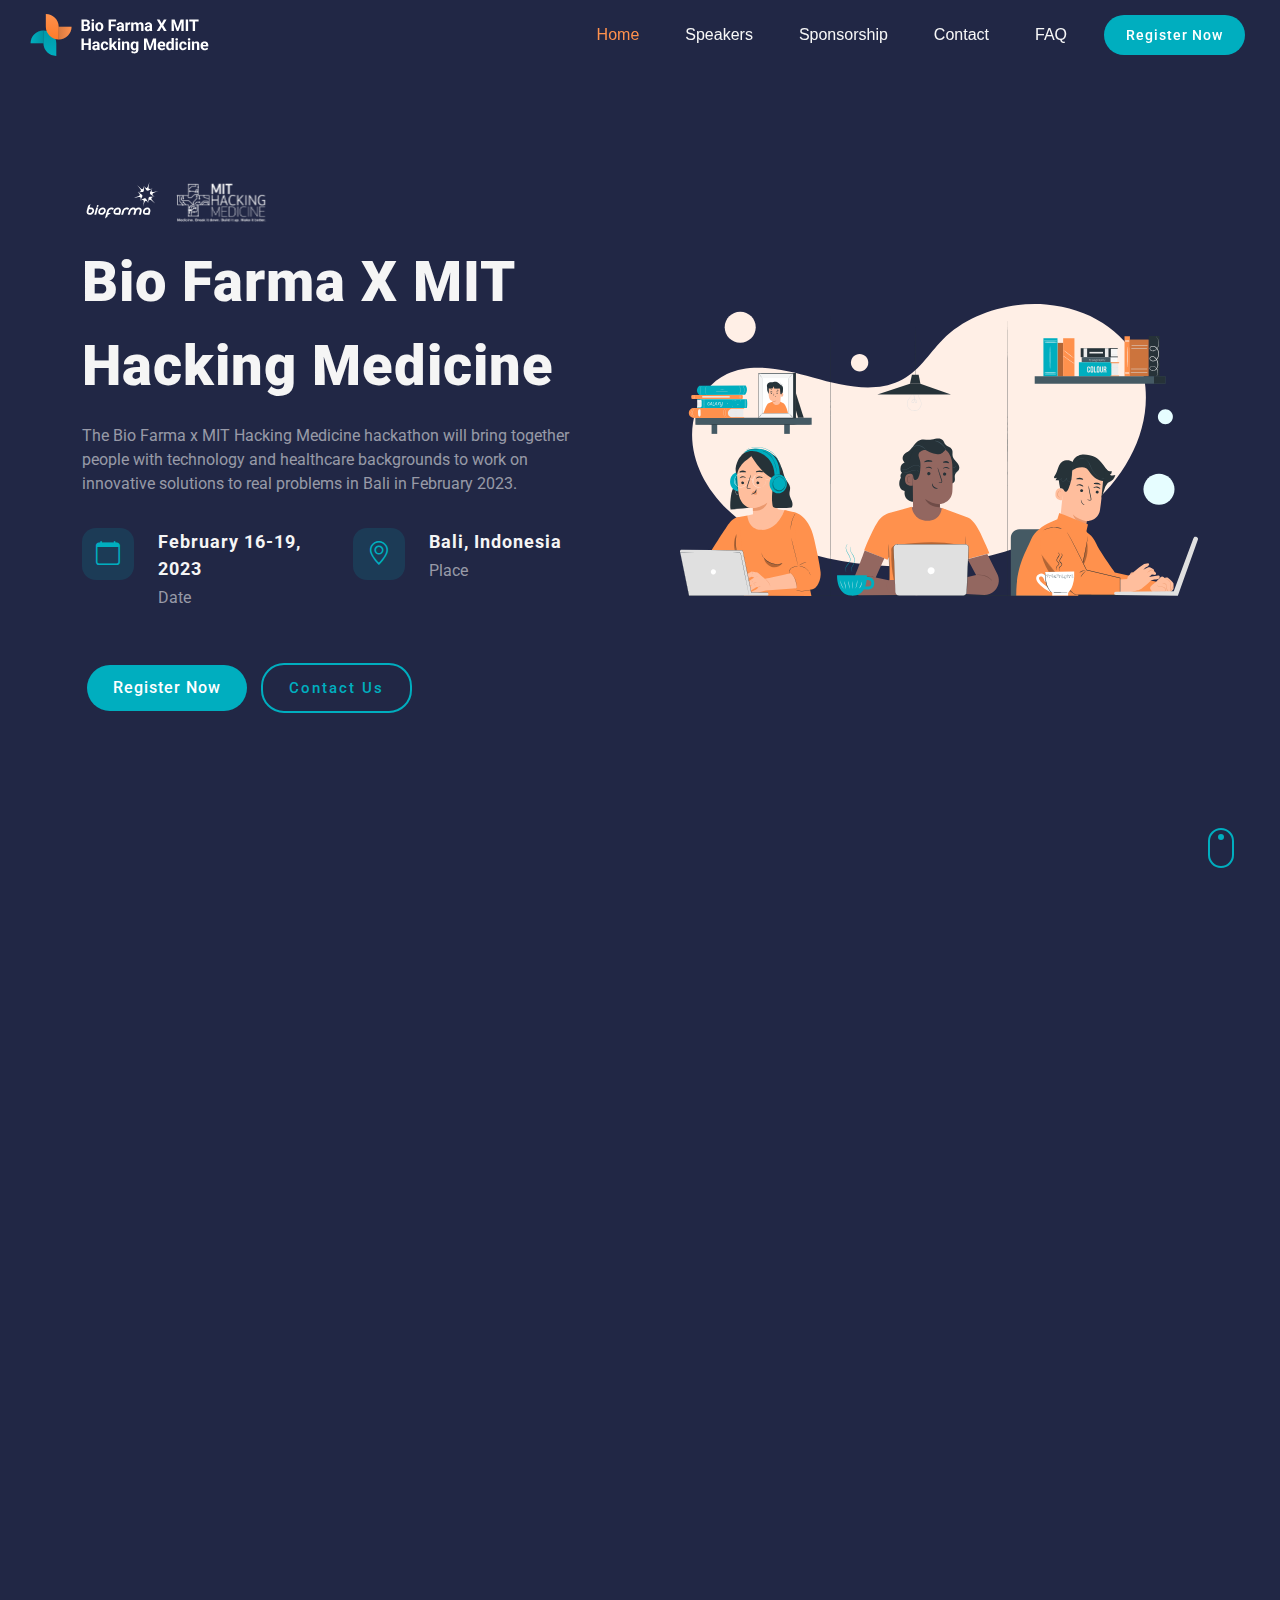
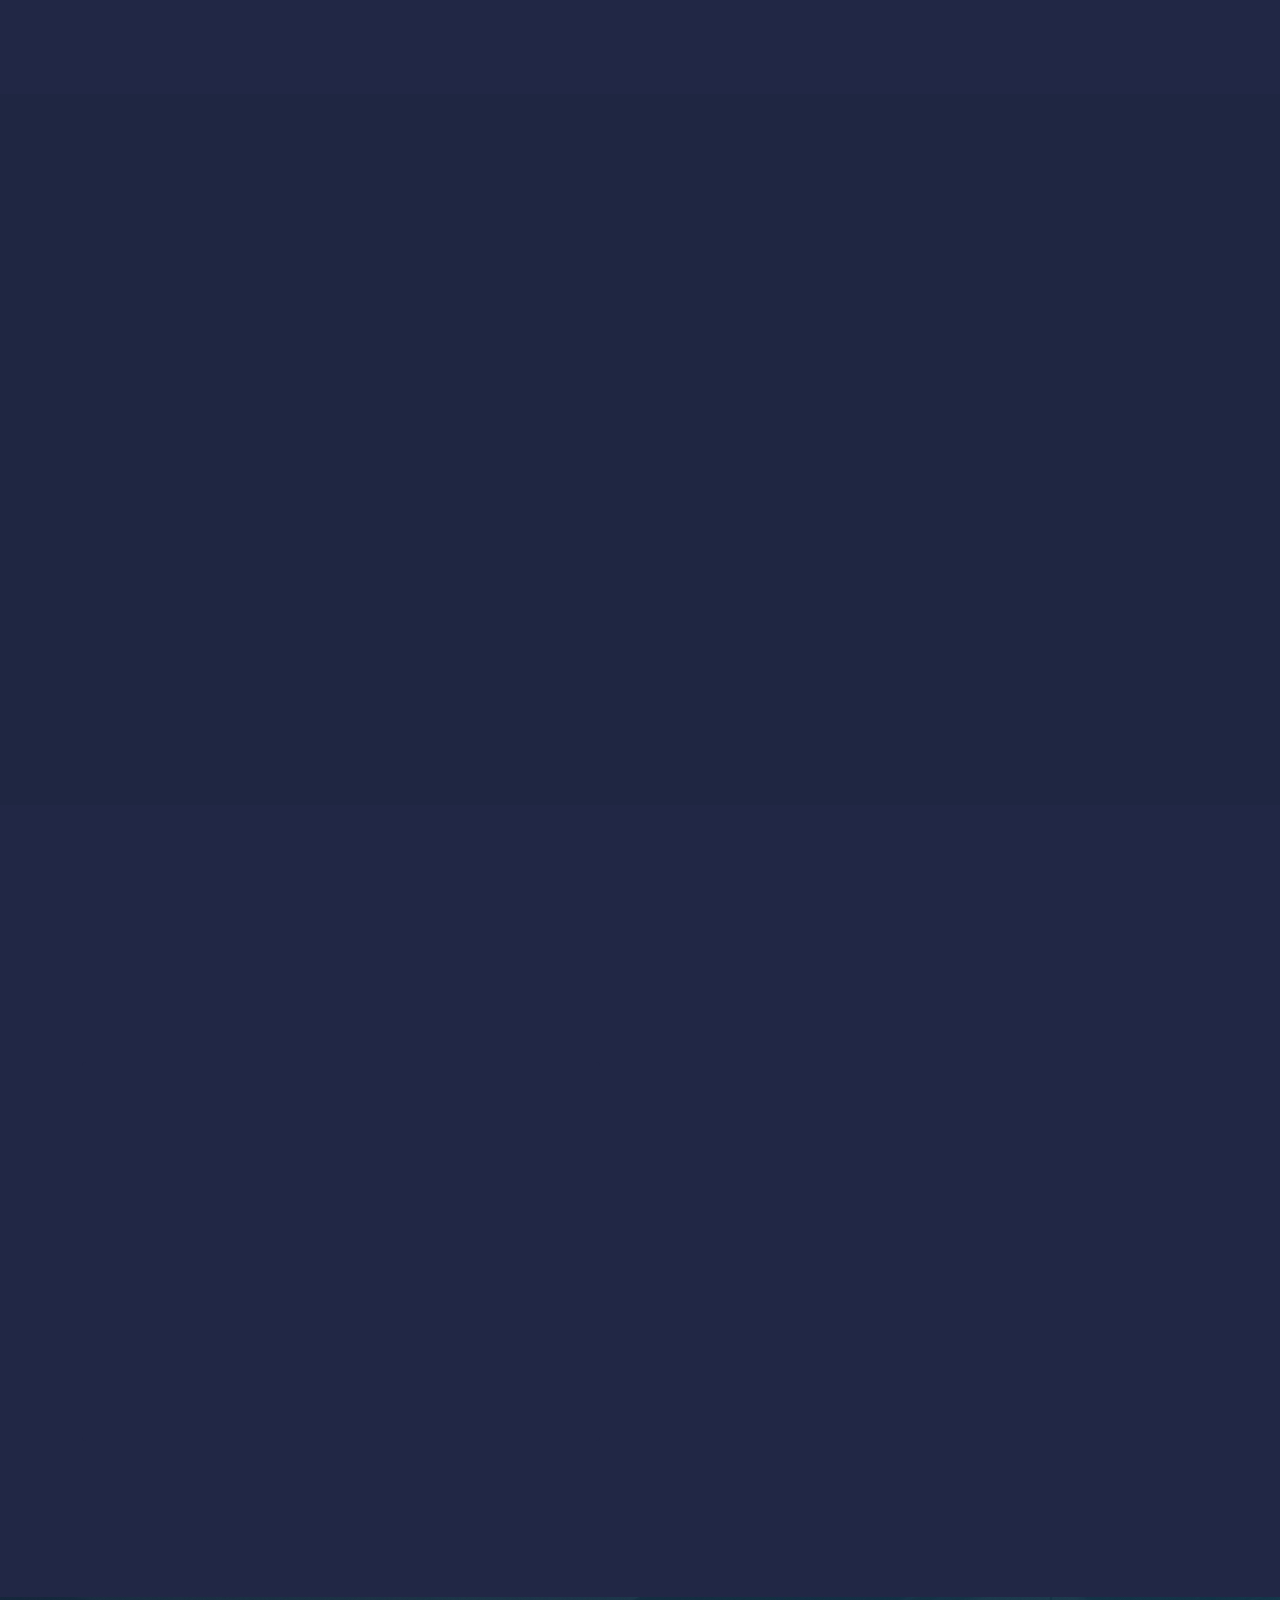
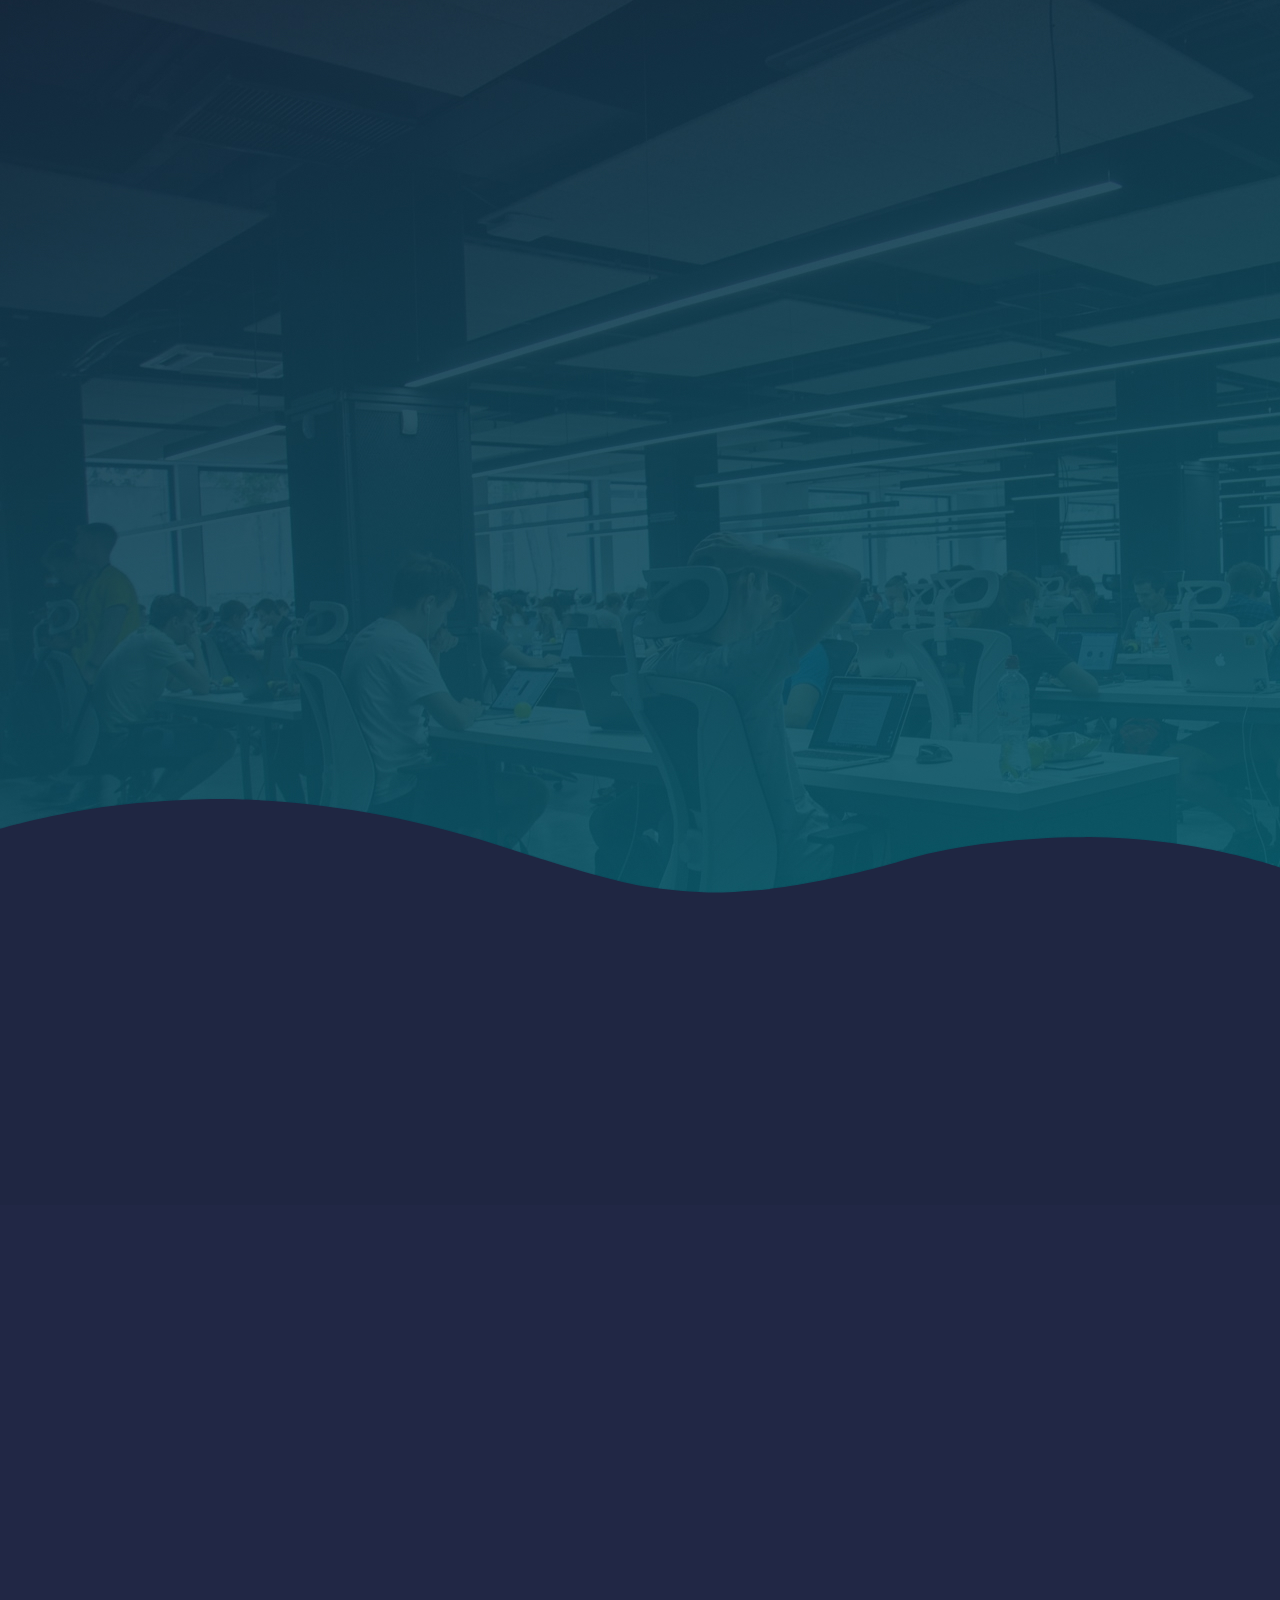
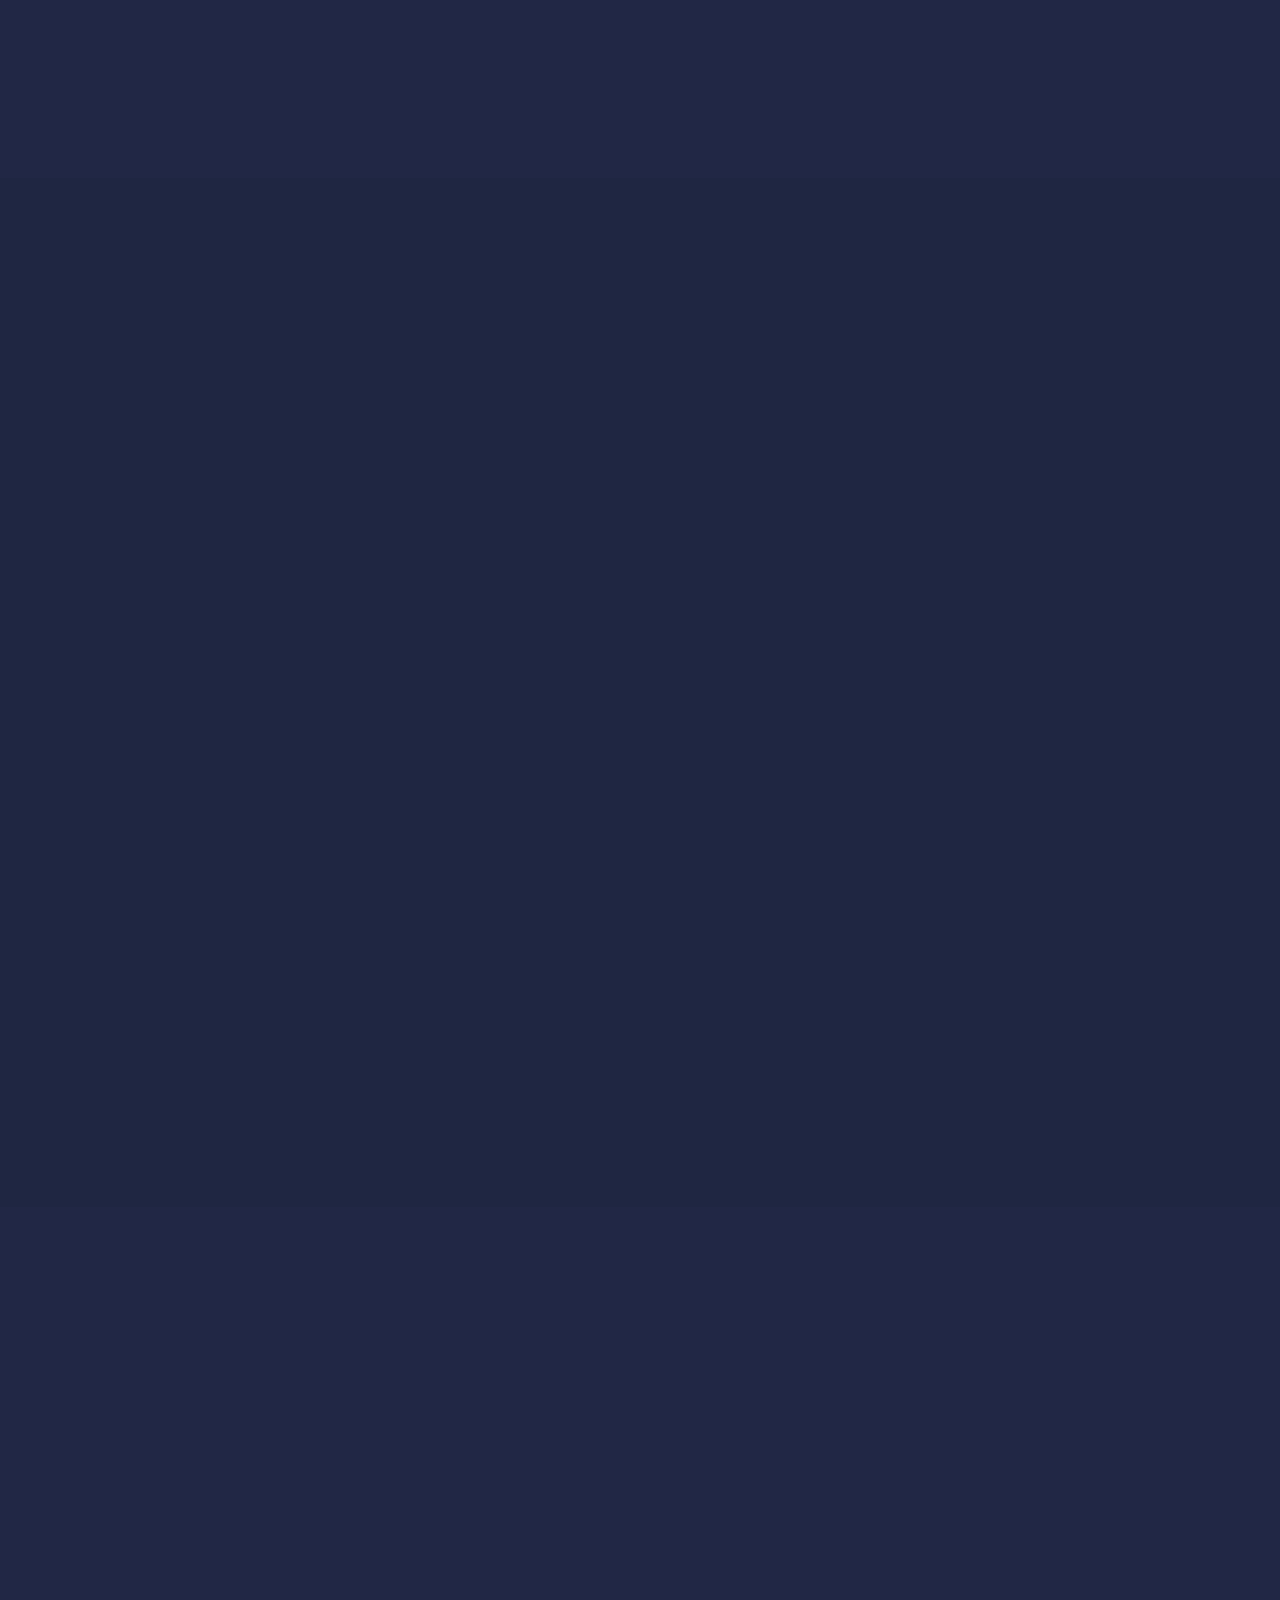
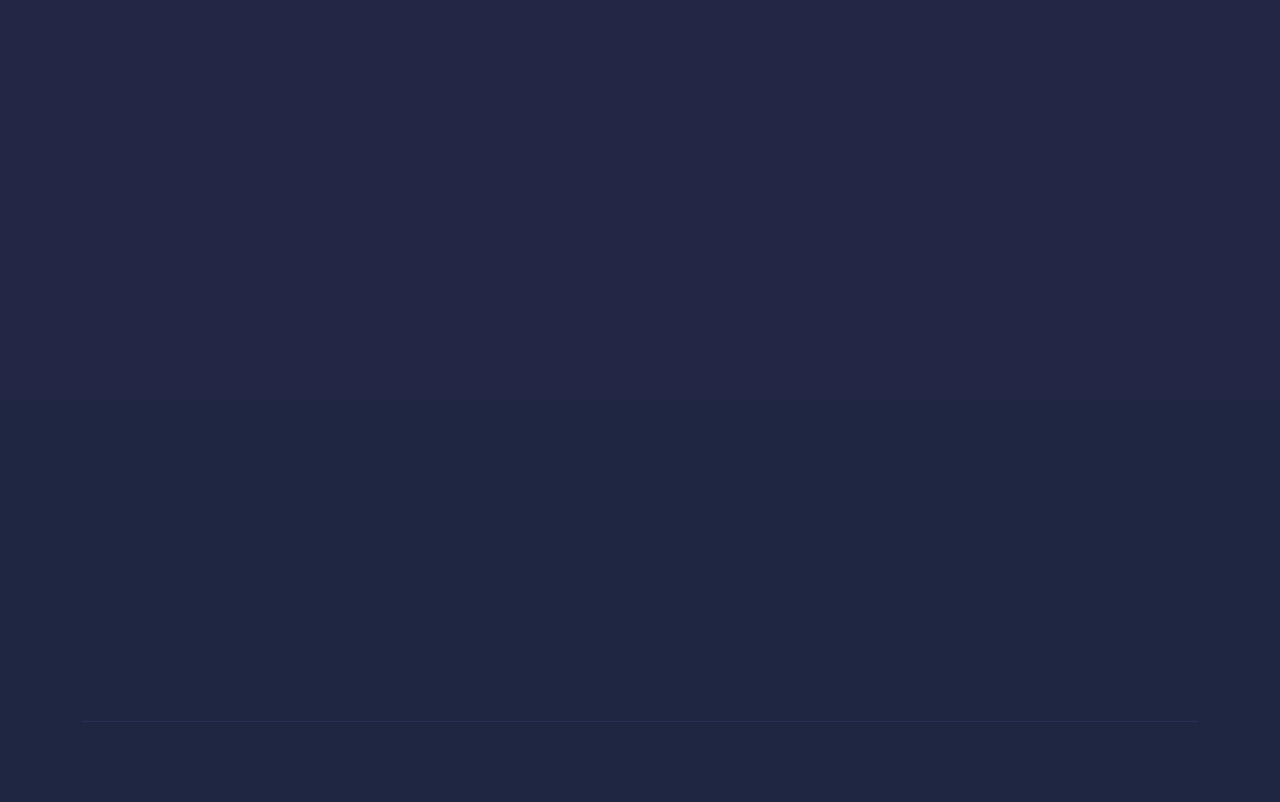
==== index.html @ 93b56e73 "update logo partner gcloud" ====
<!DOCTYPE html>
<html dir="ltr" lang="en-US">
<head>

	<meta name="viewport" content="width=device-width, initial-scale=1.0, maximum-scale=1.0, user-scalable=no" />
	<meta http-equiv="content-type" content="text/html; charset=utf-8" />
	<meta name="author" content="SemiColonWeb" />

	<!-- Stylesheets
	============================================= -->
	<link href="https://fonts.googleapis.com/css?family=Source+Sans+Pro:300,400,600,700|Roboto:300,400,500,700|IBM+Plex+Serif:300,400,500,600&display=swap" rel="stylesheet" type="text/css" />
	<!-- <link href="http://fonts.cdnfonts.com/css/open-sans" rel="stylesheet" type="text/css"> -->
                
	<link rel="stylesheet" href="css/bootstrap.css" type="text/css" />
	<link rel="stylesheet" href="style.css" type="text/css" />

	<!-- One Page Module Specific Stylesheet -->
	<link rel="stylesheet" href="one-page/onepage.css" type="text/css" />
	<!-- / -->

	<link rel="stylesheet" href="https://cdn.jsdelivr.net/npm/bootstrap-icons@1.8.1/font/bootstrap-icons.css">
	<link rel="stylesheet" href="https://cdnjs.cloudflare.com/ajax/libs/font-awesome/6.1.1/css/all.min.css" integrity="sha512-KfkfwYDsLkIlwQp6LFnl8zNdLGxu9YAA1QvwINks4PhcElQSvqcyVLLD9aMhXd13uQjoXtEKNosOWaZqXgel0g==" crossorigin="anonymous" referrerpolicy="no-referrer" />
	<link rel="stylesheet" href="css/dark.css" type="text/css" />
	<link rel="stylesheet" href="css/font-icons.css" type="text/css" />
	<link rel="stylesheet" href="one-page/css/et-line.css" type="text/css" />
	<link rel="stylesheet" href="css/animate.css" type="text/css" />
	<link rel="stylesheet" href="css/magnific-popup.css" type="text/css" />

	<link rel="stylesheet" href="one-page/css/fonts.css" type="text/css" />

	<link rel="stylesheet" href="css/custom.css" type="text/css" />
	<meta name="viewport" content="width=device-width, initial-scale=1" />

	<!-- Document Title
	============================================= -->
	<title>Bio Farma X MIT Hacking Medicine</title>

	<link rel="icon" type="image/png" sizes="32x32" href="assets/favicon/favicon-32x32.png">
  	<link rel="icon" type="image/png" sizes="16x16" href="assets/favicon/favicon-16x16.png">

	<style>
		.font-secondary { font-family: 'IBM Plex Serif', serif !important; }
		.bgchanger { background-color: #EEE; }

		#oc-watch .owl-item,
		#oc-watch .owl-item img {
			width: auto;
			height: auto;
			margin: 0 auto;
		}

		#oc-watch.owl-carousel .owl-stage {
			display: flex;
			align-items: center;
			justify-content: center;
		}

		#oc-watch .owl-dots { bottom: 20px; }

		#oc-watch .owl-dots { counter-reset: dots; }

		#oc-watch.owl-carousel .owl-dots .owl-dot {
			margin: 0 4px;
			width: auto;
			height: auto;
			opacity: .3 !important;
			border: none;
			background-color: transparent !important;
			font-family: 'IBM Plex Serif', serif;
		}

		#oc-watch .owl-dot:after {
			content: "";
			position: absolute;
			background: #111;
			height: 2px;
			width: 0;
			top: 50%;
			margin: -1px 4px 0;
			transition: all .3s ease;
		}

		#oc-watch.owl-carousel .owl-dots .owl-dot.active {
			margin-right: 34px;
			opacity: 1 !important;
		}

		#oc-watch .owl-dot.active:after { width: 26px; }

		#oc-watch .owl-dot:before {
			counter-increment: dots;
			content: counter(dots, decimal-leading-zero);
		}

		#slider {
			-webkit-transition: background-color .4s ease;
			-o-transition: background-color .4s ease;
			transition: background-color .4s ease;
		}

		@-webkit-keyframes mouse-scroll {
			0% { top: 10%; opacity: 1; }
			100% { top: 30%; opacity: 0; }
		}
		@keyframes mouse-scroll {
			0% { top: 10%; opacity: 1; }
			100% { top: 30%; opacity: 0; }
		}

		@-webkit-keyframes scroll-mouse {
		    from { transform: translateY(-7px); }
		    to { transform: translateY(0); }
		}
		@keyframes scroll-mouse {
		    from { transform: translateY(-7px); }
		    to { transform: translateY(0); }
		}
		.scroll-inner {
			position: relative;
			width: 26px;
			height: 40px;
			border-radius: 18px;
			border: 2px solid #555;
			-webkit-animation: scroll-mouse 1s infinite;
			animation: scroll-mouse 1s infinite;
		}

		.scroll-wheel {
			position: absolute;
			top: 10%;
			left: 50%;
			width: 6px;
			height: 6px;
			border-radius: 50%;
			transform: translateX(-50%);
			background-color: #555;
			-webkit-animation: mouse-scroll 1s infinite;
			-moz-animation: mouse-scroll 1s infinite;
			-o-animation: mouse-scroll 1s infinite;
			animation: mouse-scroll 1s infinite;
		}

		.one-page-arrow {
			bottom: 40px;
			right: 40px;
			left: auto;
		}

	</style>

</head>

<body class="stretched side-push-panel">

	<div class="body-overlay"></div>

	<!-- Document Wrapper
	============================================= -->
	<div id="wrapper" class="clearfix">

		<!-- Header
		============================================= -->
		<header id="header" class="full-header dark border-full-header header-size-custom bg-dark" data-sticky-shrink="false" data-mobile-sticky="true">
			<div id="header-wrap">
				<div class="container">
					<div class="header-row">

						<!-- Logo
						============================================= -->
						<div id="logo">
							<a href="index.html" class="standard-logo" data-dark-logo="assets/logo/logo-mit-light.svg"><img src="assets/logo/logo-mit-light.svg" alt="Canvas Logo"></a>
							<a href="index.html" class="retina-logo" data-dark-logo="assets/logo/logo-mit-light.svg"><img src="assets/logo/logo-mit-light.svg" alt="Canvas Logo"></a>
						</div><!-- #logo end -->

						<div class="header-misc d-none d-sm-block">
							<a href="register.html">
								<button class="button button-circle fw-medium ms-0"> Register Now </button>
							</a>
						</div>

						<div id="primary-menu-trigger">
							<svg class="svg-trigger" viewBox="0 0 100 100"><path d="m 30,33 h 40 c 3.722839,0 7.5,3.126468 7.5,8.578427 0,5.451959 -2.727029,8.421573 -7.5,8.421573 h -20"></path><path d="m 30,50 h 40"></path><path d="m 70,67 h -40 c 0,0 -7.5,-0.802118 -7.5,-8.365747 0,-7.563629 7.5,-8.634253 7.5,-8.634253 h 20"></path></svg>
						</div>

						<!-- Primary Navigation
						============================================= -->
						<nav class="primary-menu">

							<ul class="one-page-menu menu-container" data-easing="easeInOutExpo" data-speed="1250" data-offset="70">
								<li class="menu-item current">
									<a href="#" class="menu-link"><div>Home</div></a>
								</li>
								<li class="menu-item d-none">
									<a href="event.html" class="menu-link"><div>Event</div></a>
								</li>
								<li class="menu-item">
									<a href="#" class="menu-link"><div>Speakers</div></a>
									<ul class="sub-menu-container">
										<li class="menu-item">
											<a class="menu-link" href="speaker.html"><div>Conference Speakers</div></a>
										</li>
										<li class="menu-item">
											<a class="menu-link" href="judges.html"><div>Judges</div></a>
										</li>
										<li class="menu-item">
											<a class="menu-link" href="mentor.html"><div>Mentors</div></a>
										</li>
									</ul>
								</li>
								<li class="menu-item">
									<a href="sponsor.html" class="menu-link"><div>Sponsorship</div></a>
								</li>
								<li class="menu-item">
									<a href="contact.html" class="menu-link" ><div>Contact</div></a>
								</li>
								<li class="menu-item">
									<a href="faq.html" class="menu-link" ><div>FAQ</div></a>
								</li>
								<li class="menu-item d-block d-sm-none">
									<a href="register.html">
										<button class="button button-circle fw-medium ms-0"> Register Now </button>
									</a>
								</li>
							</ul>

						</nav><!-- #primary-menu end -->

					</div>
				</div>
			</div>
			<div class="header-wrap-clone"></div>
		</header><!-- #header end -->

		<!-- Slider
		============================================= -->
		<section id="slider" class="slider-element min-vh-100 bgchanger include-header bg-dark hero">
			<div class="slider-inner">

				<div class="vertical-middle slider-element-fade">
					<div class="container text-start py-5">
						<div class="row align-items-center gx-6 gy-6">
							<div class="col-lg-6 text-md-start">
								<div class="logo mb-3">
									<img data-animate="fadeInUp" data-delay="10" class="me-2" src="assets/logo/biofarma-white.svg" alt="Image">
									<img data-animate="fadeInUp" data-delay="20" src="assets/logo/mit.svg" alt="Image">
								</div>
								<div class="emphasis-title bottommargin-sm">
									<h1 class="fw-900 mb-3" data-animate="fadeInUp" data-delay="30">
										Bio Farma X MIT
										Hacking Medicine
									</h1>
									<p class="opmargin-sm mb-0 fc-muted" data-animate="fadeInUp" data-delay="40">
										The Bio Farma x MIT Hacking Medicine hackathon will bring together people with technology and healthcare backgrounds to work on innovative solutions to real problems in Bali in February 2023.
									</p>
									<!-- <p data-animate="fadeInUp" data-delay="20" class="topmargin-sm mb-0 fc-muted">A solution to an existing problem that is developed by intense innovative teamwork in a short amount of time.</p> -->
								</div>
								<div class="mb-5">
									
									<div class="row gy-4">
										<div class="col-xl-6" data-animate="fadeInUp" data-delay="50">
											<div class="d-flex">
												<div class="me-4 fc-primary">
													<div class="rounded-icon d-flex rounded-14 align-items-center justify-content-center">
														<i class="bi bi-calendar"></i>
													</div>
												</div>
												
												<div>
													<h4 class="mb-1 fw-bold">February 16-19, 2023</h4>
													<span class="fc-muted">Date</span>
												</div>
											</div>
										</div>
										<div class="col-xl-6" data-animate="fadeInUp" data-delay="60">
											<div class="d-flex">
												<div class="me-4 fc-primary">
													<div class="rounded-icon d-flex rounded-14 align-items-center justify-content-center">
														<i class="bi bi-geo-alt"></i>
													</div>
												</div>
												
												<div>
													<h4 class="mb-1 fw-bold">Bali, Indonesia</h4>
													<span class="fc-muted">Place</span>
												</div>
											</div>
										</div>
									</div>
								</div>
								<a href="register.html">
									<button data-animate="fadeInUp" data-delay="70" class="button button-large button-circle fw-medium">Register Now</button>
								</a>
								<a href="#" data-scrollto="#section-about" data-easing="easeInOutExpo" data-speed="1250" data-offset="70">
									<button data-animate="fadeInUp" data-delay="80" class="button button-large button-border button-circle fw-medium">Contact Us</button>
								</a>
								<!-- <a data-animate="fadeInUp" data-delay="50" href="#" class="button button-circle button-large fw-medium ms-2" data-scrollto="#section-works" data-easing="easeInOutExpo" data-speed="1250" data-offset="70">Register Now</a>
								<a data-scrollto="#section-about" data-animate="fadeInUp" data-delay="50" href="#" class="button button-circle button-border button-large fw-medium ms-0" data-scrollto="#section-works" data-easing="easeInOutExpo" data-speed="1250" data-offset="70">Learn More</a> -->
							</div>

							<div data-animate="fadeInUp" data-delay="10" class="col-lg-6 text-center">
								<img src="assets/images/header.svg" alt="Header">
							</div>
						</div>
					</div>
				</div>

				<a href="#" data-scrollto="#section-about" data-easing="easeInOutExpo" data-speed="1250" data-offset="70" class="one-page-arrow d-none d-md-block">
					<div class="scroll-inner">
				    	<div class="scroll-wheel"></div>
				  </div>
				</a>

			</div>
		</section><!-- #slider end -->

		<!-- Content
		============================================= -->
		<section id="content">
			<div class="content-wrap py-0">

				<div id="section-about" class="page-section about bg-dark pt-6">

					<div class="container clearfix">
						<h5 class="text-uppercase ls4 fw-normal mb-3 fc-secondary text-center" data-animate="fadeInUp" data-delay="10">About</h5>
						<div class="row gx-6 gy-5">
							<div class="col-lg-6">
								<h2 class="text-capitalize fw-bold font-body" data-animate="fadeInUp" data-delay="20">Bio Farma, The Pharmaceutical BUMN Holding</h2>
								<p data-animate="fadeInUp" data-delay="30" class="fc-muted">
									The Pharmaceutical BUMN Holding was formed on January 31, 2020, consisting of PT Bio Farma (Persero), PT Kimia Farma Tbk, and PT Indofarma Tbk. PT INUKI joined the holding company in 2021. The members of the Pharmaceutical BUMN Holding have different business focuses: PT Bio Farma (Persero) focuses on the life science business, PT Kimia Farma Tbk focuses on the drug business, PT Indofarma Tbk focuses on the herbal and medical device business, and PT INUKI operates in the nuclear technology industry. The purpose of establishing the Pharmaceutical SOE Holding is to strengthen the independence of the national pharmaceutical industry, increase product availability, and create joint innovations in the supply of pharmaceutical products.
								</p>
							</div>

							<div class="col-lg-6">
								<h2 class="text-capitalize fw-bold font-body" data-animate="fadeInUp" data-delay="40">MIT Hacking Medicine</h2>
								<p data-animate="fadeInUp" data-delay="50" class="fc-muted">
									MIT Hacking Medicine has facilitated events in nearly a dozen countries and multiple U.S. states. It aims to energize the healthcare community and accelerate medical innovation.
								</p>
								<p data-animate="fadeInUp" data-delay="60" class="fc-muted">
									MIT Hacking Medicine routinely collaborates with prominent organizations and corporations, such as The Kauffman Foundation, Massachusetts General Hospital, Emergency Nurses Association, Pfizer, Microsoft, Samsung, GE, Merck, and AthenaHealth. The group has also been featured in outlets such as SXSW, The Wall Street Journal, Slate, and Wired.
								</p>
							</div>
						</div>
						<!-- <div data-animate="fadeInUp" data-delay="70" class="center">
							<a href="#" data-scrollto="#section-event" data-easing="easeInOutExpo" data-speed="1250" data-offset="70" class="fc-primary fw-medium jump d-block d-lg-inline-block">Jump to Event<i class="bi bi-arrow-down ms-1"></i></a>
						</div> -->
						
					</div>

				</div>

				<div id="section-event" class="page-section journey pt-6 bg-dark-2">

					<h5 class="text-uppercase ls4 fw-normal mb-3 fc-secondary text-center" data-animate="fadeInUp" data-delay="10">Journey</h5>

					<h2 class="center mb-3 text-capitalize fw-bold font-body" data-animate="fadeInUp" data-delay="20">Hackathon Journey</h2>

					<div class="row mt-6 gy-lg-0 gy-4">
						<div class="col-12 col-sm-4 col-lg">
							<div class="card-journey p-4 center" data-animate="fadeInUp" data-delay="30">
								<div class="square-icon fw-bold">
									1
								</div>
								<div class="icon my-4">
									<img src="assets/images/carbon_events-alt.svg" alt="">
								</div>
								<h4 class="my-3">Collaborate and generate ideas with other participants</h4>
							</div>
						</div>
						<div class="col-12 col-sm-4 col-lg">
							<div class="card-journey p-4 center" data-animate="fadeInUp" data-delay="40">
								<div class="square-icon fw-bold">
									2
								</div>
								<div class="icon my-4">
									<img src="assets/images/carbon_idea.svg" alt="">
								</div>
								<h4 class="my-3">Hack the problem and shape the solution
								</h4>
							</div>
						</div>
						<div class="col-12 col-sm-4 col-lg">
							<div class="card-journey p-4 center" data-animate="fadeInUp" data-delay="50">
								<div class="square-icon fw-bold">
									3
								</div>
								<div class="icon my-4">
									<img src="assets/images/carbon_collaborate.svg" alt="">
								</div>
								<h4 class="my-3">Receive feedback from mentors
								</h4>
							</div>
						</div>
						<div class="col-12 col-sm">
							<div class="card-journey p-4 center" data-animate="fadeInUp" data-delay="60">
								<div class="square-icon fw-bold">
									4
								</div>
								<div class="icon my-4">
									<img src="assets/images/carbon_group-presentation.svg" alt="">
								</div>
								<h4 class="my-3">Present your solution to the judging panel
								</h4>
							</div>
						</div>
						<div class="col-12 col-sm">
							<div class="card-journey p-4 center" data-animate="fadeInUp" data-delay="70">
								<div class="square-icon fw-bold">
									5
								</div>
								<div class="icon my-4">
									<img src="assets/images/carbon_trophy.svg" alt="">
								</div>
								<h4 class="my-3">Announcement of the winners and runners-up</h4>
							</div>
						</div>
					</div>

				</div>

				<div id="section-timeline" class="page-section timeline bg-dark pt-6">
					<div class="container clearfix">

						<h5 class="text-uppercase ls4 fw-normal mb-3 fc-secondary text-center" data-animate="fadeInUp" data-delay="10">Agenda</h5>

						<h2 class="center mb-3 text-capitalize fw-bold font-body" data-animate="fadeInUp" data-delay="20">Hackathon Agenda</h2>

						<!-- Desktop -->
						<div class="d-none d-md-block">
							<div id="side-navigation" class="row mt-6 gx-6" data-plugin="tabs">

								<div class="col-md-6 sticky-sidebar-wrap">
									<div class="sticky-sidebar">
										<ul class="sidenav bg-dark mb-0">
											<li data-animate="fadeInUp" data-delay="30" class="ui-tabs-active">
												<a href="#snav-content1" class="d-flex">
													<div class="me-4">
														<div class="rounded-icon">
															<i class="bi bi-calendar"></i>
														</div>
													</div>
													
													<div>
														<h4 class="mb-1 fw-bold">Day 1-2 - Intro Hackathon</h4>
														<span class="fc-muted">Thursday, February 16 2023 - Friday, February 17 2023</span>
													</div>
												</a>
											</li>
											<li data-animate="fadeInUp" data-delay="40" class="my-4">
												<a href="#snav-content2" class="d-flex">
													<div class="me-4">
														<div class="rounded-icon">
															<i class="bi bi-calendar"></i>
														</div>
													</div>
													
													<div>
														<h4 class="mb-1 fw-bold">Day 3 - Pitching Day</h4>
														<span class="fc-muted">Saturday, February 18 2023</span>
													</div>
												</a>
											</li>
											<li data-animate="fadeInUp" data-delay="50">
												<a href="#snav-content3" class="d-flex">
													<div class="me-4">
														<div class="rounded-icon">
															<i class="bi bi-calendar"></i>
														</div>
													</div>
													
													<div>
														<h4 class="mb-1 fw-bold">Day 4 - Conference</h4>
														<span class="fc-muted">Sunday, February 19 2023</span>
													</div>
												</a>
											</li>
										</ul>
									</div>
								</div>

								<div class="col-md-6" data-animate="fadeIn" data-delay="30">
									<div id="snav-content1">
										<div>
											<h4 class="mb-4 fc-muted text-uppercase ls4 fw-normal">Agenda Day 1-2</h4>
											<div class="d-flex mb-4">
												<div class="me-4">
													<div class="number fw-bold d-flex align-items-center justify-content-center">
														<span>1.</span>
													</div>
												</div>
												<div>
													<h4 class="mb-1 fw-bold">Registers</h4>
													<span class="fc-muted">Registrants will be shortlisted into 100 participants per track, for a total of 200 participants</span>
												</div>
											</div>
											<div class="d-flex mb-4">
												<div class="me-4">
													<div class="number fw-bold d-flex align-items-center justify-content-center">
														<span>2.</span>
													</div>
												</div>
												<div>
													<h4 class="mb-1 fw-bold">Introducing Bio x MIT Hacking Medicine</h4>
													<span class="fc-muted">Chief of Transformation and Digital, MoH, MoSOE, Founder/C-Level of Start-up</span>
												</div>
											</div>
											<div class="d-flex mb-4">
												<div class="me-4">
													<div class="number fw-bold d-flex align-items-center justify-content-center">
														<span>3.</span>
													</div>
												</div>
												<div>
													<h4 class="mb-1 fw-bold">Team Formation</h4>
													<span class="fc-muted">4-7 persons per team</span>
												</div>
											</div>
											<div class="d-flex mb-4">
												<div class="me-4">
													<div class="number fw-bold d-flex align-items-center justify-content-center">
														<span>4.</span>
													</div>
												</div>
												<div>
													<h4 class="mb-1 fw-bold">Starting Hackaton Day 1</h4>
													<span class="fc-muted">48 hrs</span>
												</div>
											</div>
										</div>
									</div>

									<div id="snav-content2">
										<div>
											<h4 class="mb-4 fc-muted text-uppercase ls4 fw-normal">Agenda Day 3</h4>
											<div class="d-flex mb-4">
												<div class="me-4">
													<div class="number fw-bold d-flex align-items-center justify-content-center">
														<span>1.</span>
													</div>
												</div>
												<div>
													<h4 class="mb-1 fw-bold">Judges</h4>
													<span class="fc-muted">Internal, Government and Private Sector</span>
												</div>
											</div>
											<div class="d-flex mb-4">
												<div class="me-4">
													<div class="number fw-bold d-flex align-items-center justify-content-center">
														<span>2.</span>
													</div>
												</div>
												<div>
													<h4 class="mb-1 fw-bold">Gala Dinner</h4>
													<!-- <span class="fc-muted">IT, Healthcare and Business Exhibition</span> -->
												</div>
											</div>
										</div>
									</div>

									<div id="snav-content3">
										<div>
											<h4 class="mb-4 fc-muted text-uppercase ls4 fw-normal">Agenda Day 4</h4>
											<div class="d-flex mb-4">
												<div class="me-4">
													<div class="number fw-bold d-flex align-items-center justify-content-center">
														<span>1.</span>
													</div>
												</div>
												<div>
													<h4 class="mb-1 fw-bold">Conference</h4>
													<span class="fc-muted">Full day event. The speakers are Stakeholders, SOE’s, Private Sectors</span>
												</div>
											</div>
											<div class="d-flex mb-4">
												<div class="me-4">
													<div class="number fw-bold d-flex align-items-center justify-content-center">
														<span>2.</span>
													</div>
												</div>
												<div>
													<h4 class="mb-1 fw-bold">Digital Expo</h4>
													<span class="fc-muted">IT, Healthcare and Business Exhibition</span>
												</div>
											</div>
											<div class="d-flex mb-4">
												<div class="me-4">
													<div class="number fw-bold d-flex align-items-center justify-content-center">
														<span>3.</span>
													</div>
												</div>
												<div>
													<h4 class="mb-1 fw-bold">Workshop</h4>
													<span class="fc-muted">IT, Healthcare and Business Workshop (Parallel)</span>
												</div>
											</div>
											<div class="d-flex mb-4">
												<div class="me-4">
													<div class="number fw-bold d-flex align-items-center justify-content-center">
														<span>4.</span>
													</div>
												</div>
												<div>
													<h4 class="mb-1 fw-bold">Networking Dinner</h4>
													<span class="fc-muted">Welcoming and entertaining Hackathon participants</span>
												</div>
											</div>
										</div>
									</div>
								</div>

							</div>
						</div>

						<!-- Mobile -->
						<div class="d-md-none d-md-block">
							<div class="accordion mb-0 mt-6">

								<div class="accordion-card" data-animate="fadeInUp" data-delay="30">
									<div class="accordion-header">
										<div class="accordion-title">
											<a href="#snav-content1" class="d-flex">
												<div class="me-4">
													<div class="rounded-icon">
														<i class="bi bi-calendar"></i>
													</div>
												</div>
												
												<div>
													<h4 class="mb-1 fw-bold">Day 1-2 - Intro Hackathon</h4>
													<span class="fc-muted">Thursday, February 16 2023 - Friday, February 17 2023</span>
												</div>
											</a>
										</div>
										<div class="accordion-icon d-flex">
											<i class="accordion-closed bi bi-chevron-down"></i>
											<i class="accordion-open bi bi-chevron-up"></i>
										</div>
									</div>
									<div class="accordion-content">
										<div class="accordion-title">
											<h4 class="mb-4 fc-muted text-uppercase ls4 fw-normal">Agenda Day 1-2</h4>
											<div class="d-flex mb-4">
												<div class="me-4">
													<div class="number fw-bold d-flex align-items-center justify-content-center">
														<span>1.</span>
													</div>
												</div>
												<div>
													<h4 class="mb-1 fw-bold">Registers</h4>
													<span class="fc-muted">Registrants will be shortlisted into 100 participants per track, for a total of 200 participants</span>
												</div>
											</div>
											<div class="d-flex mb-4">
												<div class="me-4">
													<div class="number fw-bold d-flex align-items-center justify-content-center">
														<span>2.</span>
													</div>
												</div>
												<div>
													<h4 class="mb-1 fw-bold">Introducing Bio x MIT Hacking Medicine</h4>
													<span class="fc-muted">Chief of Transformation and Digital, MoH, MoSOE, Founder/C-Level of Start-up</span>
												</div>
											</div>
											<div class="d-flex mb-4">
												<div class="me-4">
													<div class="number fw-bold d-flex align-items-center justify-content-center">
														<span>3.</span>
													</div>
												</div>
												<div>
													<h4 class="mb-1 fw-bold">Team Formation</h4>
													<span class="fc-muted">4-7 persons per team</span>
												</div>
											</div>
											<div class="d-flex mb-4">
												<div class="me-4">
													<div class="number fw-bold d-flex align-items-center justify-content-center">
														<span>4.</span>
													</div>
												</div>
												<div>
													<h4 class="mb-1 fw-bold">Starting Hackaton Day 1</h4>
													<span class="fc-muted">48 hrs</span>
												</div>
											</div>
										</div>
									</div>
								</div>

								<div class="accordion-card" data-animate="fadeInUp" data-delay="30">
									<div class="accordion-header">
										<div class="accordion-title">
											<a href="#snav-content1" class="d-flex">
												<div class="me-4">
													<div class="rounded-icon">
														<i class="bi bi-calendar"></i>
													</div>
												</div>
												
												<div>
													<h4 class="mb-1 fw-bold">Day 3 - Pitching Day</h4>
													<span class="fc-muted">Saturday, February 18 2023</span>
												</div>
											</a>
										</div>
										<div class="accordion-icon d-flex">
											<i class="accordion-closed bi bi-chevron-down"></i>
											<i class="accordion-open bi bi-chevron-up"></i>
										</div>
									</div>
									<div class="accordion-content">
										<div class="accordion-title">
											<h4 class="mb-4 fc-muted text-uppercase ls4 fw-normal">Agenda Day 3</h4>
											<div class="d-flex mb-4">
												<div class="me-4">
													<div class="number fw-bold d-flex align-items-center justify-content-center">
														<span>1.</span>
													</div>
												</div>
												<div>
													<h4 class="mb-1 fw-bold">Judges</h4>
													<span class="fc-muted">Internal, Government and Private Sector</span>
												</div>
											</div>
											<div class="d-flex mb-4">
												<div class="me-4">
													<div class="number fw-bold d-flex align-items-center justify-content-center">
														<span>2.</span>
													</div>
												</div>
												<div>
													<h4 class="mb-1 fw-bold">Gala Dinner</h4>
													<!-- <span class="fc-muted">IT, Healthcare and Business Exhibition</span> -->
												</div>
											</div>
										</div>
									</div>
								</div>

								<div class="accordion-card" data-animate="fadeInUp" data-delay="30">
									<div class="accordion-header">
										<div class="accordion-title">
											<a href="#snav-content1" class="d-flex">
												<div class="me-4">
													<div class="rounded-icon">
														<i class="bi bi-calendar"></i>
													</div>
												</div>
												
												<div>
													<h4 class="mb-1 fw-bold">Day 4 - Conference</h4>
													<span class="fc-muted">Sunday, February 19 2023
													</span>
												</div>
											</a>
										</div>
										<div class="accordion-icon d-flex">
											<i class="accordion-closed bi bi-chevron-down"></i>
											<i class="accordion-open bi bi-chevron-up"></i>
										</div>
									</div>
									<div class="accordion-content">
										<div class="accordion-title">
											<h4 class="mb-4 fc-muted text-uppercase ls4 fw-normal">Agenda Day 4</h4>
											<div class="d-flex mb-4">
												<div class="me-4">
													<div class="number fw-bold d-flex align-items-center justify-content-center">
														<span>1.</span>
													</div>
												</div>
												<div>
													<h4 class="mb-1 fw-bold">Conference</h4>
													<span class="fc-muted">Full day event. The speakers are Stakeholders, SOE’s, Private Sectors</span>
												</div>
											</div>
											<div class="d-flex mb-4">
												<div class="me-4">
													<div class="number fw-bold d-flex align-items-center justify-content-center">
														<span>2.</span>
													</div>
												</div>
												<div>
													<h4 class="mb-1 fw-bold">Digital Expo</h4>
													<span class="fc-muted">IT, Healthcare and Business Exhibition</span>
												</div>
											</div>
											<div class="d-flex mb-4">
												<div class="me-4">
													<div class="number fw-bold d-flex align-items-center justify-content-center">
														<span>3.</span>
													</div>
												</div>
												<div>
													<h4 class="mb-1 fw-bold">Workshop</h4>
													<span class="fc-muted">IT, Healthcare and Business Workshop (Parallel)</span>
												</div>
											</div>
											<div class="d-flex mb-4">
												<div class="me-4">
													<div class="number fw-bold d-flex align-items-center justify-content-center">
														<span>4.</span>
													</div>
												</div>
												<div>
													<h4 class="mb-1 fw-bold">Networking Dinner</h4>
													<span class="fc-muted">Welcoming and entertaining Hackathon participants</span>
												</div>
											</div>
										</div>
									</div>
								</div>
							</div>
						</div>
						
					</div>
				</div>

				<div id="section-track" class="section parallax min-vh-100 dark m-0 border-0 d-flex track" data-bottom-top="background-position:0px 0px;" data-top-bottom="background-position:0px -300px;">
					<div class="shape-divider" data-shape="wave" data-position="bottom" data-height="100" data-fill="#1F2642"></div>
					<div class="vertical-middle">
						<div class="container">
							<h5 class="text-uppercase ls4 fw-normal mb-5 text-center" data-animate="fadeInUp" data-delay="10">Hackathon Track</h5>

							<div class="row align-items-center gutter-40">
								<div class="col-md-6">
									<h2 class="text-capitalize fw-bold font-body mb-2" data-animate="fadeInUp" data-delay="20">Upstream</h2>
									<h4 class="mb-4" data-animate="fadeInUp" data-delay="30">Pharmaceutical & Biotechnology</h4>
									<p class="pb-0" data-animate="fadeInUp" data-delay="30">
										The Bio Farma group (including Kimia Farma and Indofarma) has an overstock of products worth 74 million USD, including vaccines, drugs, and medical devices. Despite the overstock, customers often cannot find the products they want. The group's current supply chain data is not properly streamed or uniformly calculated, making it difficult to identify the root cause of the problem. Any disruption in the supply chain could have a domino effect, leading to the unavailability of products downstream.
									</p>
								</div>

								<div class="col-md-6">
									<h2 class="text-capitalize fw-bold font-body mb-2" data-animate="fadeInUp" data-delay="40">Downstream</h2>
									<h4 class="mb-4" data-animate="fadeInUp" data-delay="50">Healthcare Providers & Retailers</h4>
									<p class="pb-0" data-animate="fadeInUp" data-delay="60">
										In Indonesia's e-retailing landscape, no healthcare player has offered a comprehensive end-to-end solution. There are still gaps in the business models of existing players and significant opportunities to optimize sales in existing outlets by improving the supply chain, packaging, and the online-to-offline experience for patients. Most players also do not address the need for continuity of care. Similarly, while Kimia Farma Mobile currently has a strong presence in e-pharmacy retail, it has not addressed the need for continuity of care or strengthened the online-to-offline experience.
									</p>
								</div>
							</div>

						</div>
					</div>
				</div>

				<div id="section-participant" class="page-section participant bg-dark-2 pt-6">

						<div class="center container">
							<h5 class="text-uppercase ls4 fw-normal mb-2 fc-secondary" data-animate="fadeInUp" data-delay="10">Participants</h5>
							<h2 class="text-capitalize fw-bold font-body" data-animate="fadeInUp" data-delay="20">Participant Roles</h2>
							<p data-animate="fadeInUp" data-delay="30" class="fc-muted mb-4">
								200 international participants from G20 countries and ASEAN member states
							</p>
						</div>
						
						<div class="row clearfix mt-6 bg-dark">

							<div class="row align-items-stretch">

								<div data-animate="fadeInLeft" data-delay="40" class="col-lg-4 d-none d-md-block" style="background: url('assets/images/participant.jpg') center center no-repeat; background-size: cover;"></div>
								<div class="col-lg-8">
									<div class="row align-items-stretch grid-border clearfix">
										<div class="col-lg-4 col-md-6 col-padding" data-animate="fadeInUp" data-delay="50">
											<div class="feature-box fbox-center fbox-dark fbox-plain">
												<div class="fbox-icon">
													<img src="assets/images/user.svg" alt="">
												</div>
												<div class="fbox-content fbox-content-sm">
													<h4>Business Strategist</h4>
												</div>
											</div>
										</div>
										<div class="col-lg-4 col-md-6 col-padding" data-animate="fadeInUp" data-delay="60">
											<div class="feature-box fbox-center fbox-dark fbox-plain">
												<div class="fbox-icon">
													<img src="assets/images/pentool.svg" alt="">
												</div>
												<div class="fbox-content fbox-content-sm">
													<h4>Designer</h4>
												</div>
											</div>
										</div>
										<div class="col-lg-4 col-md-6 col-padding" data-animate="fadeInUp" data-delay="70">
											<div class="feature-box fbox-center fbox-dark fbox-plain">
												<div class="fbox-icon">
													<img src="assets/images/user-plus.svg" alt="">
												</div>
												<div class="fbox-content fbox-content-sm">
													<h4>Health Professionals</h4>
												</div>
											</div>
										</div>
										<div class="col-lg-4 col-md-6 col-padding" data-animate="fadeInUp" data-delay="80">
											<div class="feature-box fbox-center fbox-dark fbox-plain">
												<div class="fbox-icon">
													<img src="assets/images/activity.svg" alt="">
												</div>
												<div class="fbox-content fbox-content-sm">
													<h4>Patients</h4>
												</div>
											</div>
										</div>
										<div class="col-lg-4 col-md-6 col-padding" data-animate="fadeInUp" data-delay="90">
											<div class="feature-box fbox-center fbox-dark fbox-plain">
												<div class="fbox-icon">
													<img src="assets/images/briefcase.svg" alt="">
												</div>
												<div class="fbox-content fbox-content-sm">
													<h4>Entrepreneurs</h4>
												</div>
											</div>
										</div>
										<div class="col-lg-4 col-md-6 col-padding" data-animate="fadeInUp" data-delay="100">
											<div class="feature-box fbox-center fbox-dark fbox-plain">
												<div class="fbox-icon">
													<img src="assets/images/code.svg" alt="">
												</div>
												<div class="fbox-content fbox-content-sm">
													<h4>Developers</h4>
												</div>
											</div>
										</div>
									</div>
								</div>
		
							</div>

						</div>

				</div>

				<div id="section-winner" class="page-section winner bg-dark-2 pt-6">
					<div class="container clearfix">

						<div class="center">
							<h5 class="text-uppercase ls4 fw-normal mb-2 fc-secondary" data-animate="fadeInUp" data-delay="10">Winner</h5>
							<h2 class="text-capitalize fw-bold font-body" data-animate="fadeInUp" data-delay="20">Prize for the Winner</h2>
						</div>
						
						<div class="row clearfix mt-6 gx-6">

							<div data-animate="fadeInUp" data-delay="30" class="col-lg-6 mb-5">
								<img src="assets/images/winner.svg" alt="Winner">
							</div>

							<div class="col-lg-6">
								<div class="mb-5">
									<div class="d-flex align-items-center justify-content-center justify-content-lg-start mb-3" data-animate="fadeInUp" data-delay="30">
										<div class="prize mb-3 px-5 py-4 text-center">
											<h4 class="mb-0 fw-bold">Total Prize 16,000 USD</h4>
										</div>
									</div>
									<div class="mb-5">
										<h4 class="mb-3 fw-bold" data-animate="fadeInUp" data-delay="40">The top 3 teams will be rewarded with:</h4>
										<div class="d-flex mb-3 align-items-center" data-animate="fadeInUp" data-delay="50">
											<div class="me-3 icon d-flex align-items-center justify-content-center">
												<i class="bi bi-check2"></i>
											</div>
											<span class="fc-muted">Funds and cloud vouchers worth a total of 10,000 USD</span>
										</div>
										<div class="d-flex mb-3 align-items-center" data-animate="fadeInUp" data-delay="60">
											<div class="me-3 icon d-flex align-items-center justify-content-center">
												<i class="bi bi-check2"></i>
											</div>
											<span class="fc-muted">Implementation of the project as a pilot at sponsor
											</span>
										</div>
										<div class="d-flex align-items-center" data-animate="fadeInUp" data-delay="70">
											<div class="me-3 icon d-flex align-items-center justify-content-center">
												<i class="bi bi-check2"></i>
											</div>
											<span class="fc-muted">Total funding of 6,000 USD for the finalists
											</span>
										</div>
									</div>
								</div>
								<div>
									<div class="d-flex align-items-center justify-content-center justify-content-lg-start mb-3" data-animate="fadeInUp" data-delay="30">
										<div class="flight mb-3 px-5 py-4 text-center">
											<h4 class="mb-0 fw-bold">Flight to Boston</h4>
										</div>
									</div>
									<h4 class="mb-3 fw-bold" data-animate="fadeInUp" data-delay="70">Outstanding Participants</h4>
									<div class="d-flex mb-3 align-items-center" data-animate="fadeInUp" data-delay="80">
										<div class="me-3 icon d-flex align-items-center justify-content-center">
											<i class="bi bi-check2"></i>
										</div>
										<span class="fc-muted">A golden ticket to Boston including a flight worth 5,000 USD</span>
									</div>
								</div>
							</div>

						</div>

					</div>

				</div>

				<div id="section-partner" class="page-section partner bg-dark pt-6">
					<div class="container clearfix">

						<div class="center">
							<h5 class="text-uppercase ls4 fw-normal mb-2 fc-secondary" data-animate="fadeInUp" data-delay="10">Partners</h5>
							<h2 class="text-capitalize fw-bold font-body" data-animate="fadeInUp" data-delay="20">We partner with the best organizations and companies</h2>
						</div>
						
						<div class="list clearfix mt-6" data-animate="fadeInUp" data-delay="30">
							<div class="row gy-2">
								<div class="col-xl-2 col-lg-3 col-md-4 col-6 p-4 center d-flex align-items-center justify-content-center">
									<img src="assets/partners/BUMN.png" alt="Image">
								</div>
								<div class="col-xl-2 col-lg-3 col-md-4 col-6 p-4 center d-flex align-items-center justify-content-center">
									<img src="assets/partners/biofarma.svg" alt="Image">
								</div>
								<div class="col-xl-2 col-lg-3 col-md-4 col-6 p-4 center d-flex align-items-center justify-content-center">
									<img src="assets/partners/kimia-farma.svg" alt="Image">
								</div>
								<div class="col-xl-2 col-lg-3 col-md-4 col-6 p-4 center d-flex align-items-center justify-content-center">
									<img src="assets/partners/indofarma.svg" alt="Image">
								</div>
								<div class="col-xl-2 col-lg-3 col-md-4 col-6 p-4 center d-flex align-items-center justify-content-center">
									<img src="assets/partners/Mediverse.png" alt="Image">
								</div>
								<div class="col-xl-2 col-lg-3 col-md-4 col-6 p-4 center d-flex align-items-center justify-content-center">
									<img src="assets/partners/Medevo.png" alt="Image">
								</div>
								<div class="col-xl-2 col-lg-3 col-md-4 col-6 p-4 center d-flex align-items-center justify-content-center">
									<img src="assets/partners/Medwell.png" alt="Image">
								</div>
								<div class="col-xl-2 col-lg-3 col-md-4 col-6 p-4 center d-flex align-items-center justify-content-center">
									<img src="assets/partners/Medbiz.png" alt="Image">
								</div>
								<div class="col-xl-2 col-lg-3 col-md-4 col-6 p-4 center d-flex align-items-center justify-content-center">
									<img src="assets/partners/Q100.png" alt="Image">
								</div>
								<div class="col-xl-2 col-lg-3 col-md-4 col-6 p-4 center d-flex align-items-center justify-content-center">
									<img src="assets/partners/google-cloud.svg" alt="Image">
								</div>
								<div class="col-xl-2 col-lg-3 col-md-4 col-6 p-4 center d-flex align-items-center justify-content-center">
									<img src="assets/partners/Hello-Sehat.png" alt="Image">
								</div>
								<div class="col-xl-2 col-lg-3 col-md-4 col-6 p-4 center d-flex align-items-center justify-content-center">
									<img src="assets/partners/Pemimpin.id.png" alt="Image">
								</div>
								<div class="col-xl-2 col-lg-3 col-md-4 col-6 p-4 center d-flex align-items-center justify-content-center">
									<img src="assets/partners/Jabar-Digital-Service.png" alt="Image">
								</div>
								<div class="col-xl-2 col-lg-3 col-md-4 col-6 p-4 center d-flex align-items-center justify-content-center">
									<img src="assets/partners/1001-Startup-Digital.png" alt="Image">
								</div>
								<div class="col-xl-2 col-lg-3 col-md-4 col-6 p-4 center d-flex align-items-center justify-content-center">
									<img src="assets/partners/Agility-Transformation.png" alt="Image">
								</div>
							</div>
						</div>

					</div>

				</div>

			</div>
		</section><!-- #content end -->

		<!-- Footer
		============================================= -->
		<footer id="footer" class="bg-dark-2 footer">
			<div class="container">
				<!-- Footer Widgets
				============================================= -->
				<div class="footer-widgets-wrap">

					<div class="row clearfix gy-5">

						<div class="col-lg-6">

							<div class="row">
								<div class="col-lg-8">
									<div class="clearfix mb-4" data-animate="fadeInUp" data-delay="10">
										<img src="assets/logo/logo-mit-light.svg" alt="Image" class="">
									</div>
									<div class="clearfix" data-animate="fadeInUp" data-delay="20">
										<p class="mb-0 fc-muted">A solution to an existing problem that is developed through intense, innovative teamwork in a short amount of time.</p>
									</div>
								</div>
							</div>

						</div>

						<div class="col-lg-6">

							<div class="clearfix dark">
								<div class="row">
									<div class="col-6" data-animate="fadeInUp" data-delay="30">
										<ul class="mb-0">
											<!-- <li class="mb-3"><a href="index.html">Home</a></li> -->
											<li class="mb-3"><a href="speaker.html">Conference Speakers</a></li>
											<li class="mb-3"><a href="judges.html">Judges</a></li>
											<li class="mb-3"><a href="mentor.html">Mentors</a></li>
											<li class="mb-3"><a href="terms.html">Sponsorship</a></li>
										</ul>
									</div>

									<div class="col-6" data-animate="fadeInUp" data-delay="40">
										<ul class="mb-0">
											<li class="mb-3"><a href="contact.html">Contact</a></li>
											<li class="mb-3"><a href="faq.html">FAQ</a></li>
											<li class="mb-3"><a href="terms.html">Terms of Service</a></li>
											<li class="mb-3"><a href="privacy.html">Privacy Policy</a></li>
										</ul>
									</div>
								</div>
							</div>

						</div>

					</div>

				</div><!-- .footer-widgets-wrap end -->
			</div>

			<!-- Copyrights
			============================================= -->
			<div id="copyrights bg-dark-2">
				<div class="container pb-4">

					<div class="line mb-4 mt-0"></div>

					<div class="row justify-content-between d-flex align-items-center gy-4">
						<div class="col-12 col-lg-auto text-center text-lg-start copyrights fc-muted" data-animate="fadeInUp" data-delay="10">
							Copyrights &copy; 2022 All Rights Reserved by <a href="index.html">Bio Farma X MIT
								Hacking Medicine</a>
						</div>

						<div class="col-12 col-lg-auto text-center text-lg-end" data-animate="fadeInUp" data-delay="20">
							<div class=" d-flex justify-content-center">
								<a href="#" class="social-icon inline-block si-small si-borderless mb-0 si-facebook">
									<i class="icon-facebook"></i>
									<i class="icon-facebook"></i>
								</a>
	
								<a href="#" class="social-icon inline-block si-small si-borderless mb-0 si-twitter">
									<i class="icon-twitter"></i>
									<i class="icon-twitter"></i>
								</a>
	
								<a href="#" class="social-icon inline-block si-small si-borderless mb-0 si-gplus">
									<i class="icon-gplus"></i>
									<i class="icon-gplus"></i>
								</a>
	
								<a href="#" class="social-icon inline-block si-small si-borderless mb-0 si-pinterest">
									<i class="icon-pinterest"></i>
									<i class="icon-pinterest"></i>
								</a>
	
								<a href="#" class="social-icon inline-block si-small si-borderless mb-0 si-vimeo">
									<i class="icon-vimeo"></i>
									<i class="icon-vimeo"></i>
								</a>
	
								<a href="#" class="social-icon inline-block si-small si-borderless mb-0 si-github">
									<i class="icon-github"></i>
									<i class="icon-github"></i>
								</a>
	
								<a href="#" class="social-icon inline-block si-small si-borderless mb-0 si-yahoo">
									<i class="icon-yahoo"></i>
									<i class="icon-yahoo"></i>
								</a>
	
								<a href="#" class="social-icon inline-block si-small si-borderless mb-0 si-linkedin">
									<i class="icon-linkedin"></i>
									<i class="icon-linkedin"></i>
								</a>
							</div>
						</div>
					</div>

				</div>
			</div><!-- #copyrights end -->
		</footer><!-- #footer end -->

	</div><!-- #wrapper end -->

	<!-- Go To Top
	============================================= -->
	<div id="gotoTop" class="icon-angle-up"></div>

	<!-- JavaScripts
	============================================= -->
	<script src="js/jquery.js"></script>
	<script src="js/plugins.min.js"></script>
	<script src="https://maps.google.com/maps/api/js?key=YOUR-API-KEY"></script>

	<!-- Footer Scripts
	============================================= -->
	<script src="js/functions.js"></script>

	<script>

		jQuery(window).on( 'pluginCarouselReady', function() {
			var owlWatch	= $('#oc-watch'),
				owlWatchbg	= $('.bgchanger');

			owlWatch.on('translated.owl.carousel changed.owl.carousel', function(event) {
				var bgcolor = owlWatch.find('.active img').attr('data-bg');
				owlWatchbg.css({ 'background-color': bgcolor });
			});
		});


	</script>

</body>
</html>
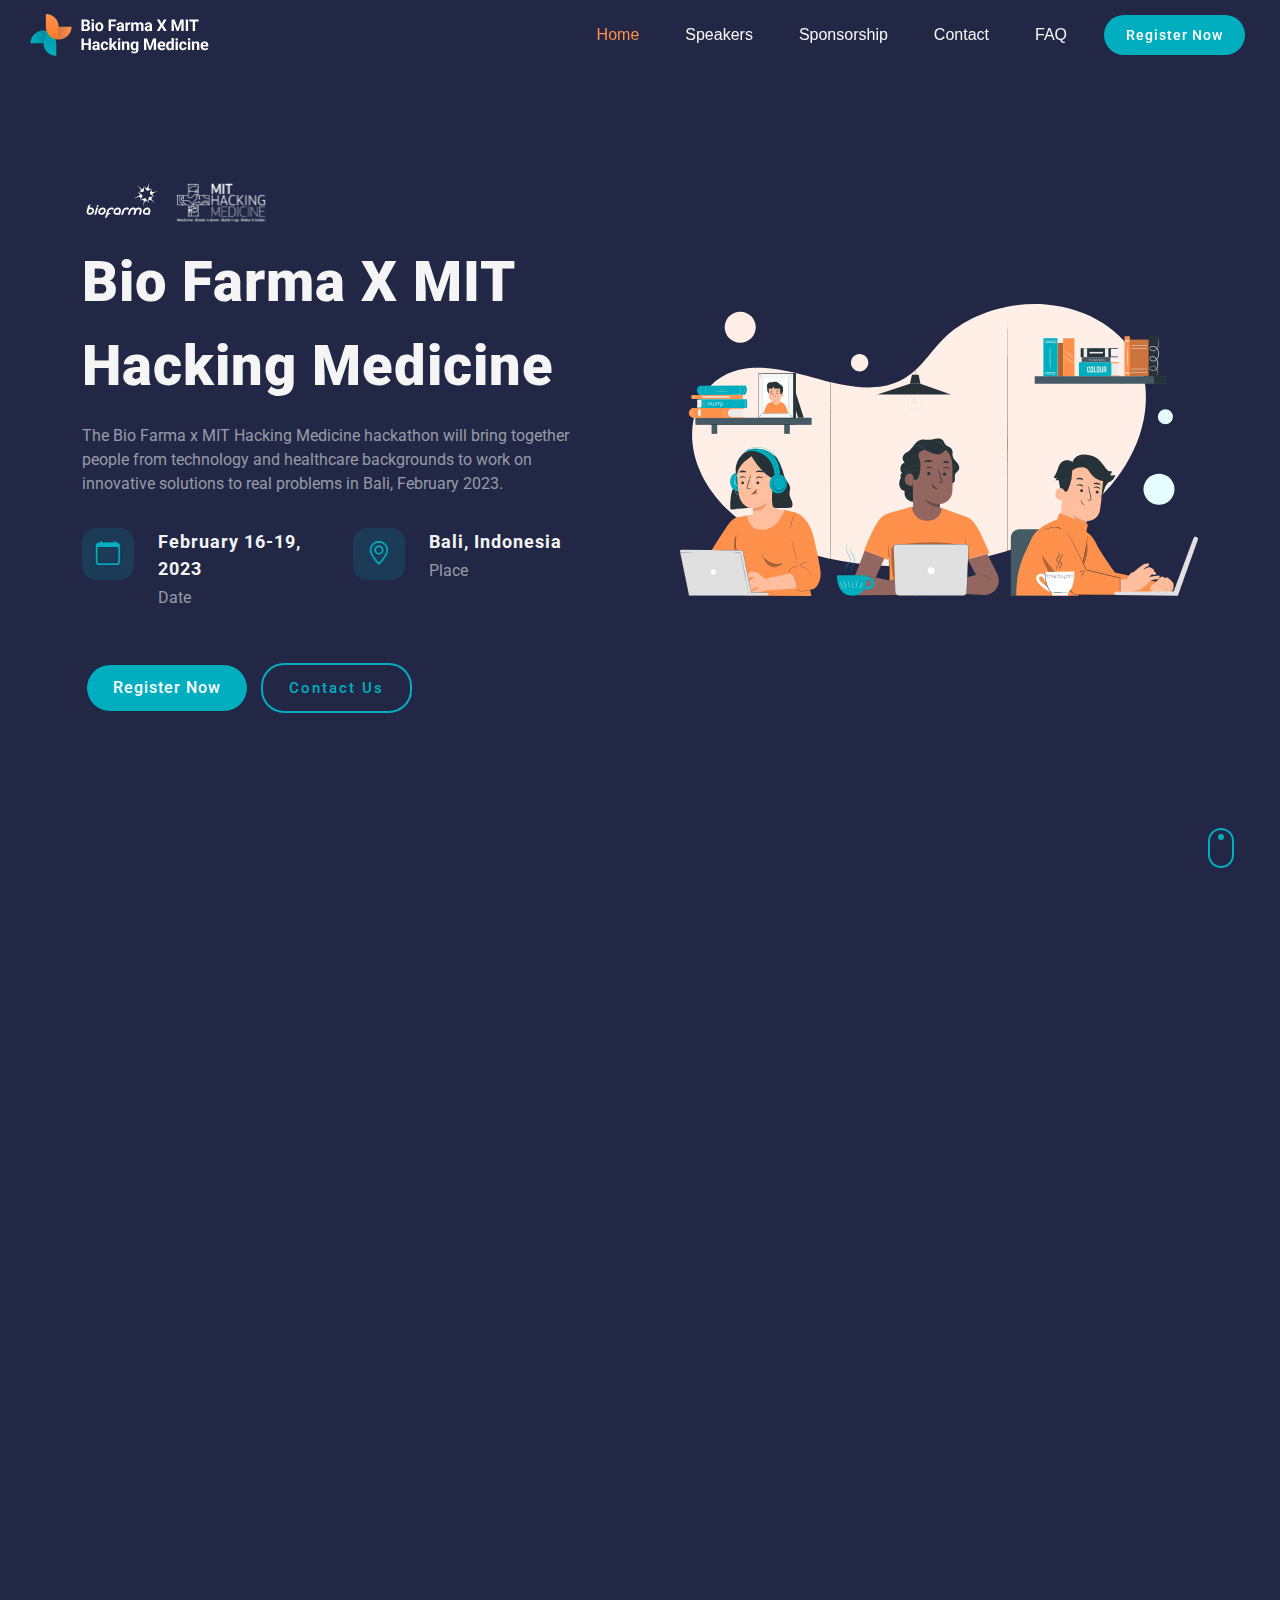
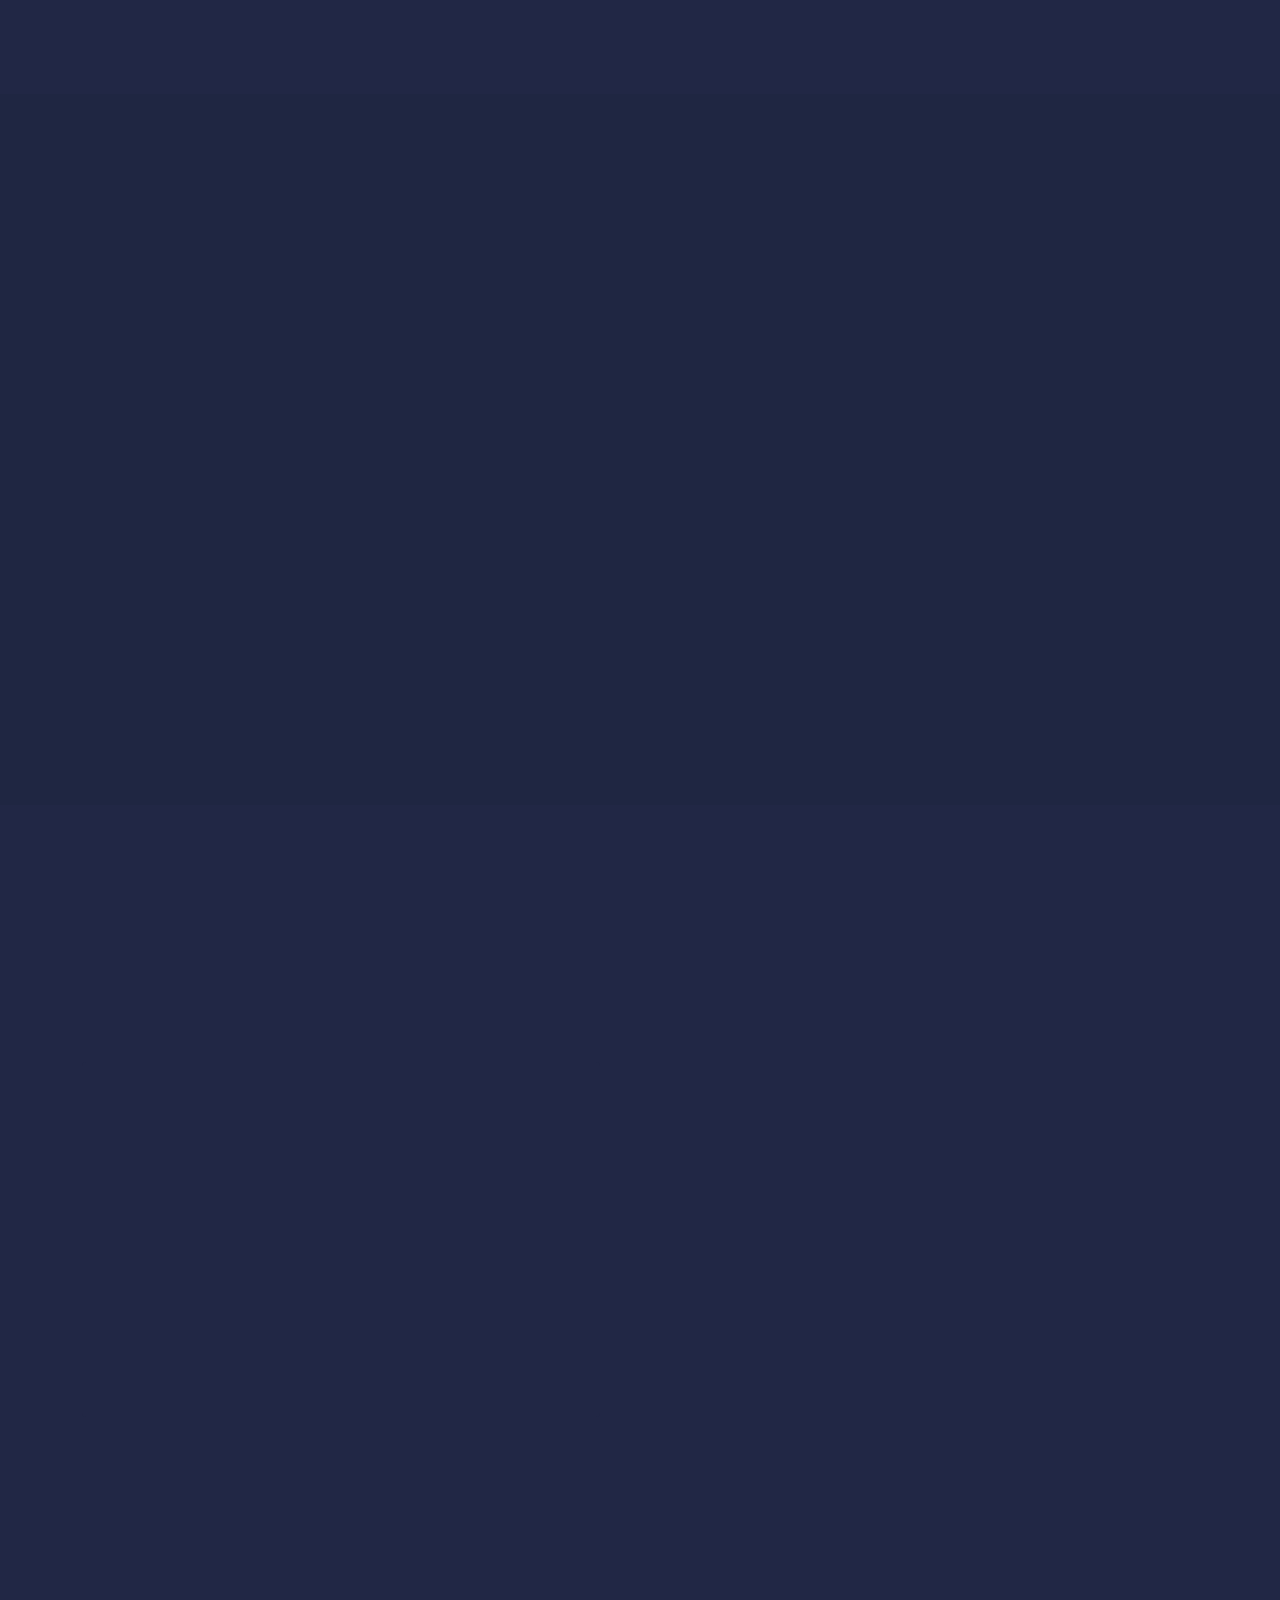
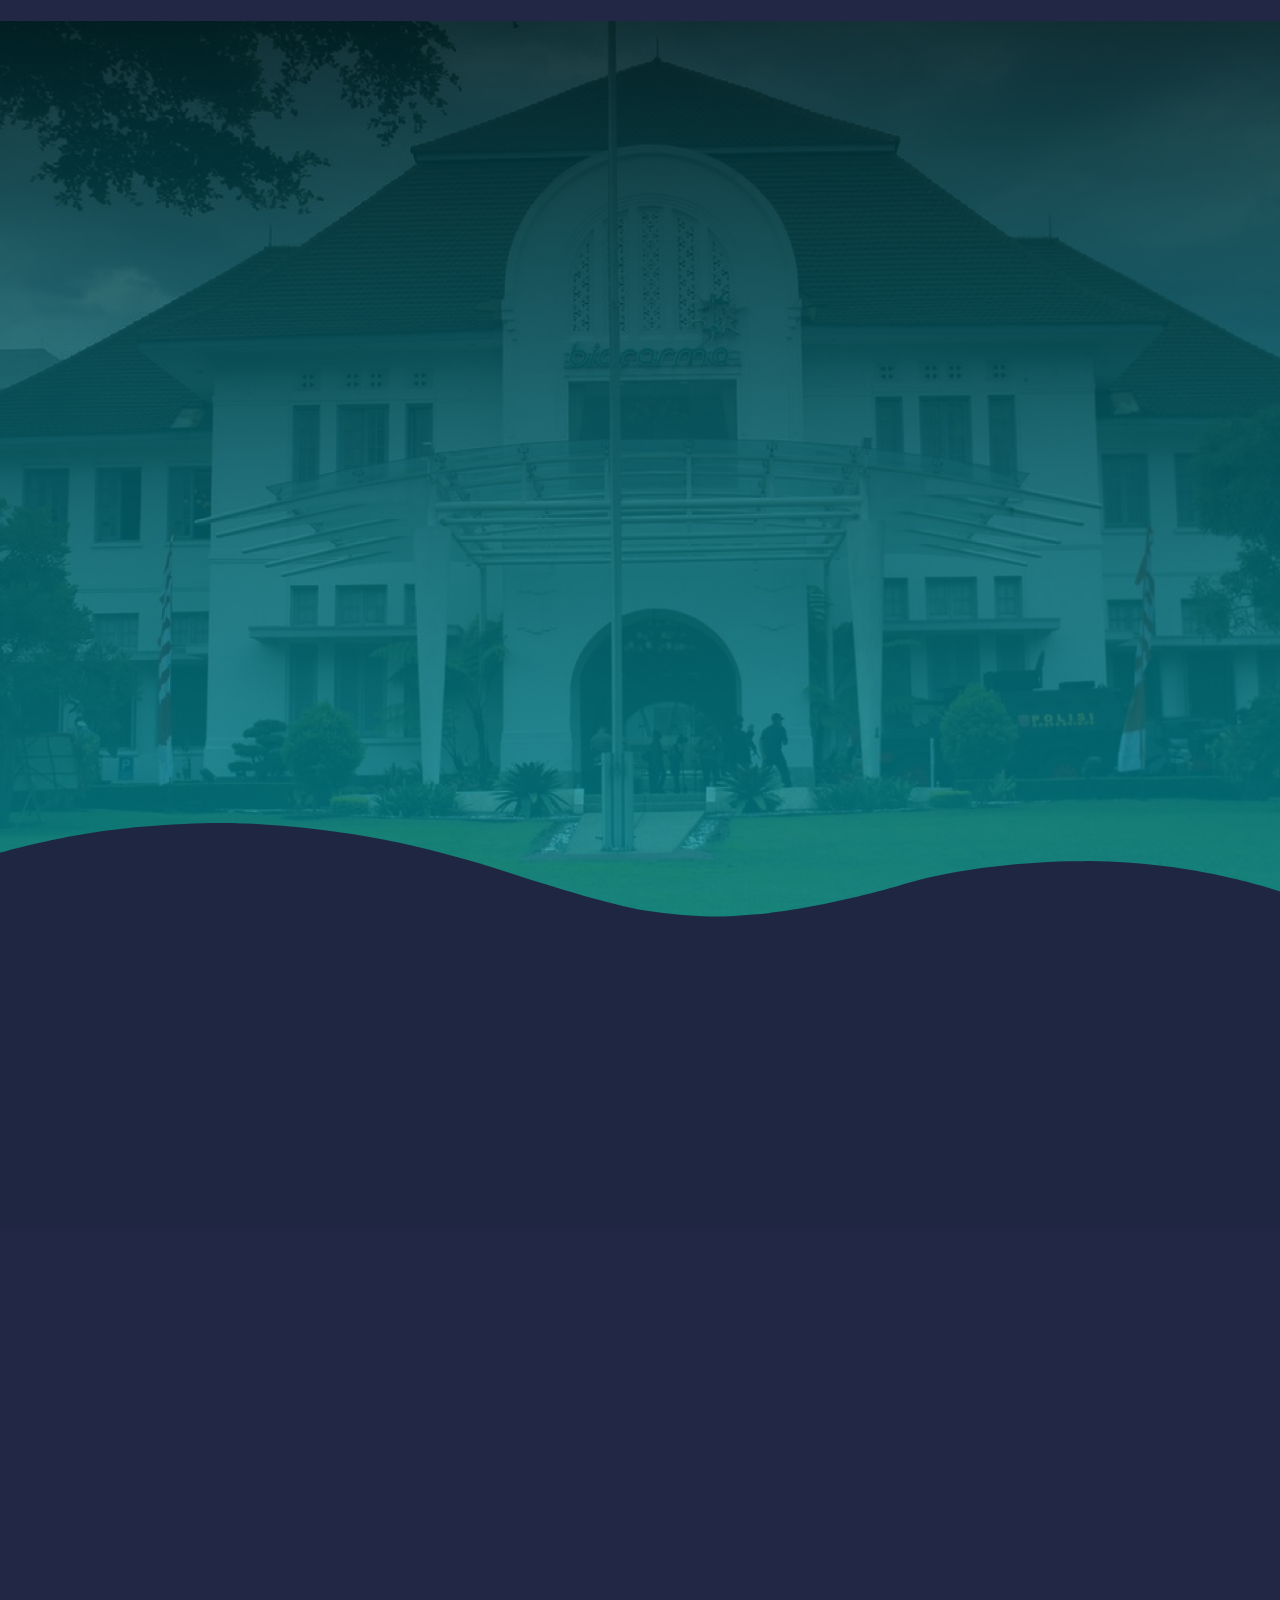
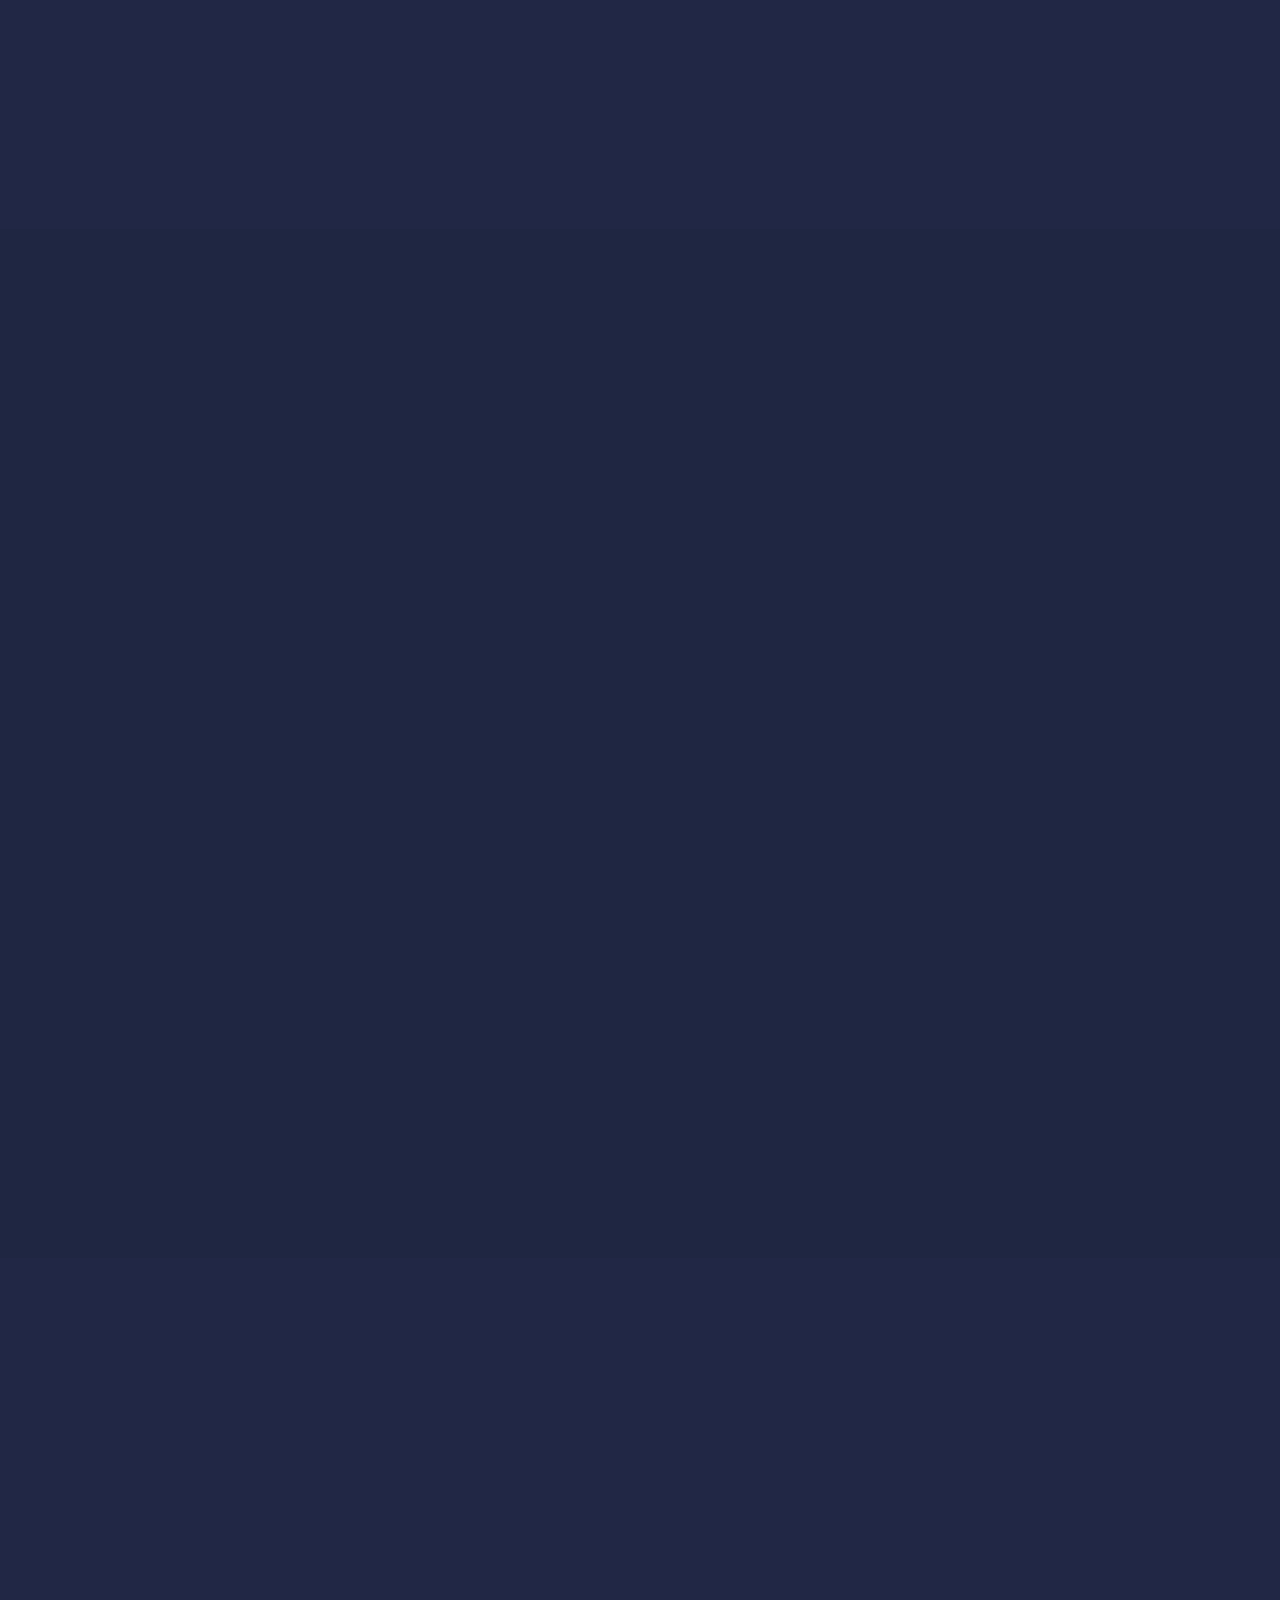
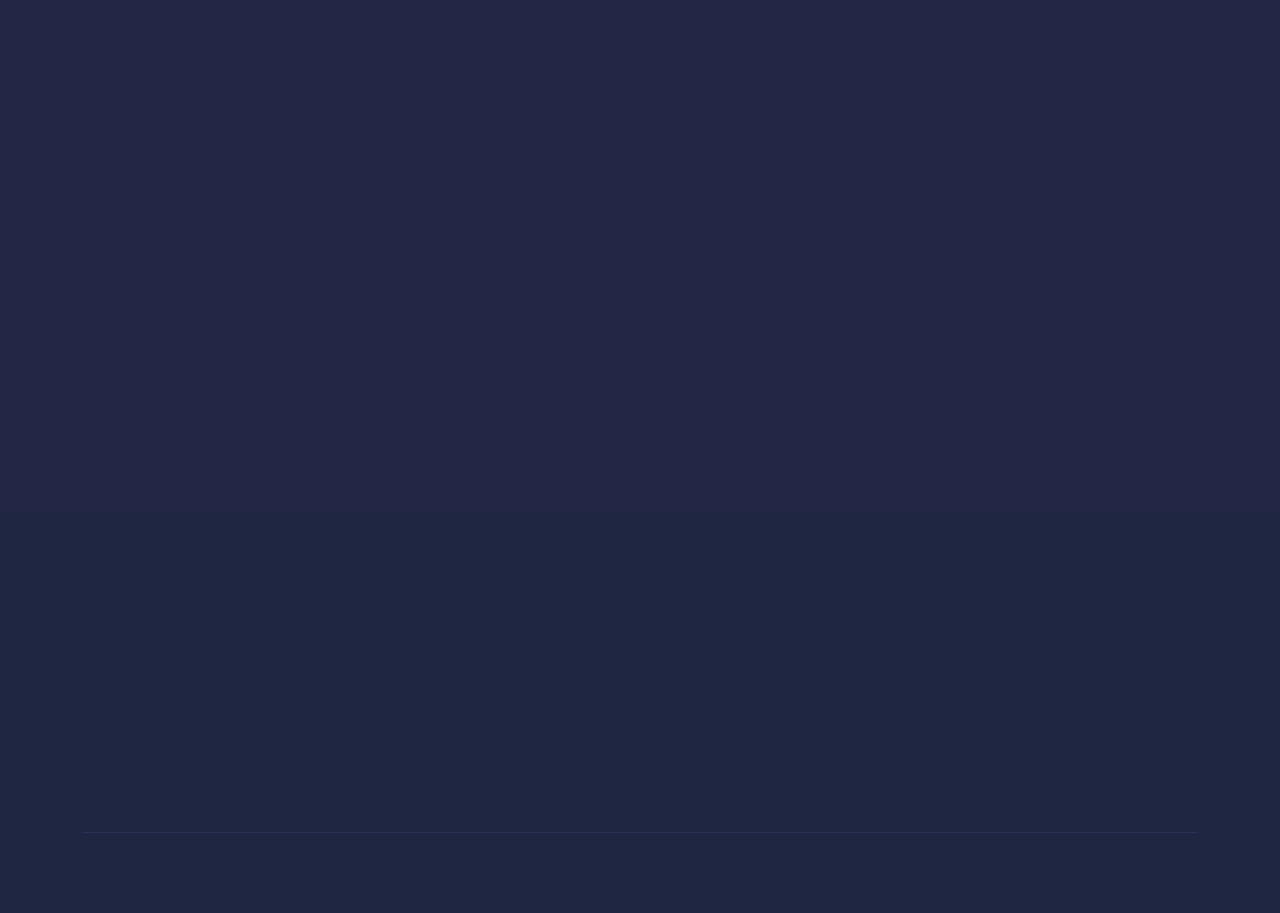
==== commit 1011214f: "update wording" ====
--- a/index.html
+++ b/index.html
@@ -250,9 +250,8 @@
 										Hacking Medicine
 									</h1>
 									<p class="opmargin-sm mb-0 fc-muted" data-animate="fadeInUp" data-delay="40">
-										The Bio Farma x MIT Hacking Medicine hackathon will bring together people with technology and healthcare backgrounds to work on innovative solutions to real problems in Bali in February 2023.
+										The Bio Farma x MIT Hacking Medicine hackathon will bring together people from technology and healthcare backgrounds to work on innovative solutions to real problems in Bali, February 2023.
 									</p>
-									<!-- <p data-animate="fadeInUp" data-delay="20" class="topmargin-sm mb-0 fc-muted">A solution to an existing problem that is developed by intense innovative teamwork in a short amount of time.</p> -->
 								</div>
 								<div class="mb-5">
 									
@@ -293,8 +292,6 @@
 								<a href="#" data-scrollto="#section-about" data-easing="easeInOutExpo" data-speed="1250" data-offset="70">
 									<button data-animate="fadeInUp" data-delay="80" class="button button-large button-border button-circle fw-medium">Contact Us</button>
 								</a>
-								<!-- <a data-animate="fadeInUp" data-delay="50" href="#" class="button button-circle button-large fw-medium ms-2" data-scrollto="#section-works" data-easing="easeInOutExpo" data-speed="1250" data-offset="70">Register Now</a>
-								<a data-scrollto="#section-about" data-animate="fadeInUp" data-delay="50" href="#" class="button button-circle button-border button-large fw-medium ms-0" data-scrollto="#section-works" data-easing="easeInOutExpo" data-speed="1250" data-offset="70">Learn More</a> -->
 							</div>
 
 							<div data-animate="fadeInUp" data-delay="10" class="col-lg-6 text-center">
@@ -324,25 +321,22 @@
 						<h5 class="text-uppercase ls4 fw-normal mb-3 fc-secondary text-center" data-animate="fadeInUp" data-delay="10">About</h5>
 						<div class="row gx-6 gy-5">
 							<div class="col-lg-6">
-								<h2 class="text-capitalize fw-bold font-body" data-animate="fadeInUp" data-delay="20">Bio Farma, The Pharmaceutical BUMN Holding</h2>
+								<h2 class="text-capitalize fw-bold font-body" data-animate="fadeInUp" data-delay="20">Bio Farma, The Pharmaceutical SOE Holding</h2>
 								<p data-animate="fadeInUp" data-delay="30" class="fc-muted">
-									The Pharmaceutical BUMN Holding was formed on January 31, 2020, consisting of PT Bio Farma (Persero), PT Kimia Farma Tbk, and PT Indofarma Tbk. PT INUKI joined the holding company in 2021. The members of the Pharmaceutical BUMN Holding have different business focuses: PT Bio Farma (Persero) focuses on the life science business, PT Kimia Farma Tbk focuses on the drug business, PT Indofarma Tbk focuses on the herbal and medical device business, and PT INUKI operates in the nuclear technology industry. The purpose of establishing the Pharmaceutical SOE Holding is to strengthen the independence of the national pharmaceutical industry, increase product availability, and create joint innovations in the supply of pharmaceutical products.
+									The Pharmaceutical SOE Holding was formed on January 31, 2020, consisting of PT Bio Farma (Persero), PT Kimia Farma Tbk, and PT Indofarma Tbk. In 2021, PT INUKI also joined the holding company. Each members of the Holding have different business focus : PT Bio Farma (Persero) focuses on life science business, PT Kimia Farma Tbk focuses on medicine business, PT Indofarma Tbk focuses on herbal and medical device business, and PT INUKI operates in the nuclear technology industry. The purpose of Pharmaceutical SOE Holding establishment is to strengthen the national pharmaceutical industry independence, increase national product availability, and create joint innovations in supply of pharmaceutical products.
 								</p>
 							</div>
 
 							<div class="col-lg-6">
 								<h2 class="text-capitalize fw-bold font-body" data-animate="fadeInUp" data-delay="40">MIT Hacking Medicine</h2>
 								<p data-animate="fadeInUp" data-delay="50" class="fc-muted">
-									MIT Hacking Medicine has facilitated events in nearly a dozen countries and multiple U.S. states. It aims to energize the healthcare community and accelerate medical innovation.
+									MIT Hacking Medicine has facilitated hackathon events in nearly a dozen countries and multiple U.S. states. It aims to energize the healthcare community and accelerate medical innovation. 
 								</p>
 								<p data-animate="fadeInUp" data-delay="60" class="fc-muted">
-									MIT Hacking Medicine routinely collaborates with prominent organizations and corporations, such as The Kauffman Foundation, Massachusetts General Hospital, Emergency Nurses Association, Pfizer, Microsoft, Samsung, GE, Merck, and AthenaHealth. The group has also been featured in outlets such as SXSW, The Wall Street Journal, Slate, and Wired.
+									MIT Hacking Medicine routinely collaborates with prominent organizations and corporations, such as The Kauffman Foundation, Massachusetts General Hospital, Emergency Nurses Association, Pfizer, Microsoft, Samsung, GE, Merck, and AthenaHealth. The group has also been featured in top media outlets such as SXSW, The Wall Street Journal, Slate, and Wired. 
 								</p>
 							</div>
 						</div>
-						<!-- <div data-animate="fadeInUp" data-delay="70" class="center">
-							<a href="#" data-scrollto="#section-event" data-easing="easeInOutExpo" data-speed="1250" data-offset="70" class="fc-primary fw-medium jump d-block d-lg-inline-block">Jump to Event<i class="bi bi-arrow-down ms-1"></i></a>
-						</div> -->
 						
 					</div>
 
@@ -363,7 +357,7 @@
 								<div class="icon my-4">
 									<img src="assets/images/carbon_events-alt.svg" alt="">
 								</div>
-								<h4 class="my-3">Collaborate and generate ideas with other participants</h4>
+								<h4 class="my-3">Collaborate to generate ideas with other participants</h4>
 							</div>
 						</div>
 						<div class="col-12 col-sm-4 col-lg">
@@ -374,7 +368,7 @@
 								<div class="icon my-4">
 									<img src="assets/images/carbon_idea.svg" alt="">
 								</div>
-								<h4 class="my-3">Hack the problem and shape the solution
+								<h4 class="my-3">Hack the problems and create the solutions
 								</h4>
 							</div>
 						</div>
@@ -410,7 +404,7 @@
 								<div class="icon my-4">
 									<img src="assets/images/carbon_trophy.svg" alt="">
 								</div>
-								<h4 class="my-3">Announcement of the winners and runners-up</h4>
+								<h4 class="my-3">Winners and runners-up announcement</h4>
 							</div>
 						</div>
 					</div>
@@ -440,8 +434,8 @@
 													</div>
 													
 													<div>
-														<h4 class="mb-1 fw-bold">Day 1-2 - Intro Hackathon</h4>
-														<span class="fc-muted">Thursday, February 16 2023 - Friday, February 17 2023</span>
+														<h4 class="mb-1 fw-bold">Day 1-2 : Hackathon Intro</h4>
+														<span class="fc-muted">Thursday, February 16 – Friday, February 17, 2023</span>
 													</div>
 												</a>
 											</li>
@@ -454,8 +448,8 @@
 													</div>
 													
 													<div>
-														<h4 class="mb-1 fw-bold">Day 3 - Pitching Day</h4>
-														<span class="fc-muted">Saturday, February 18 2023</span>
+														<h4 class="mb-1 fw-bold">Day 3 : Pitching Day</h4>
+														<span class="fc-muted">Saturday, February 18, 2023</span>
 													</div>
 												</a>
 											</li>
@@ -468,8 +462,8 @@
 													</div>
 													
 													<div>
-														<h4 class="mb-1 fw-bold">Day 4 - Conference</h4>
-														<span class="fc-muted">Sunday, February 19 2023</span>
+														<h4 class="mb-1 fw-bold">Day 4 : Conference</h4>
+														<span class="fc-muted">Sunday, February 19, 2023</span>
 													</div>
 												</a>
 											</li>
@@ -480,7 +474,7 @@
 								<div class="col-md-6" data-animate="fadeIn" data-delay="30">
 									<div id="snav-content1">
 										<div>
-											<h4 class="mb-4 fc-muted text-uppercase ls4 fw-normal">Agenda Day 1-2</h4>
+											<h4 class="mb-4 fc-muted text-uppercase ls4 fw-normal">Day 1-2 Agenda</h4>
 											<div class="d-flex mb-4">
 												<div class="me-4">
 													<div class="number fw-bold d-flex align-items-center justify-content-center">
@@ -488,7 +482,7 @@
 													</div>
 												</div>
 												<div>
-													<h4 class="mb-1 fw-bold">Registers</h4>
+													<h4 class="mb-1 fw-bold">Registration</h4>
 													<span class="fc-muted">Registrants will be shortlisted into 100 participants per track, for a total of 200 participants</span>
 												</div>
 											</div>
@@ -500,7 +494,7 @@
 												</div>
 												<div>
 													<h4 class="mb-1 fw-bold">Introducing Bio x MIT Hacking Medicine</h4>
-													<span class="fc-muted">Chief of Transformation and Digital, MoH, MoSOE, Founder/C-Level of Start-up</span>
+													<span class="fc-muted">Speakers : Chief Transformation and Digital Officer of Pharmaceutical SOE Holding, MoH, MoSOE, founders and Chief levels of startups</span>
 												</div>
 											</div>
 											<div class="d-flex mb-4">
@@ -511,7 +505,7 @@
 												</div>
 												<div>
 													<h4 class="mb-1 fw-bold">Team Formation</h4>
-													<span class="fc-muted">4-7 persons per team</span>
+													<span class="fc-muted">4-7 people per team</span>
 												</div>
 											</div>
 											<div class="d-flex mb-4">
@@ -521,8 +515,8 @@
 													</div>
 												</div>
 												<div>
-													<h4 class="mb-1 fw-bold">Starting Hackaton Day 1</h4>
-													<span class="fc-muted">48 hrs</span>
+													<h4 class="mb-1 fw-bold">Hackathon Day 1 Start</h4>
+													<span class="fc-muted">48 hours of hacking</span>
 												</div>
 											</div>
 										</div>
@@ -625,8 +619,8 @@
 												</div>
 												
 												<div>
-													<h4 class="mb-1 fw-bold">Day 1-2 - Intro Hackathon</h4>
-													<span class="fc-muted">Thursday, February 16 2023 - Friday, February 17 2023</span>
+													<h4 class="mb-1 fw-bold">Day 1-2 : Hackathon Intro</h4>
+													<span class="fc-muted">Thursday, February 16 – Friday, February 17, 2023</span>
 												</div>
 											</a>
 										</div>
@@ -637,7 +631,7 @@
 									</div>
 									<div class="accordion-content">
 										<div class="accordion-title">
-											<h4 class="mb-4 fc-muted text-uppercase ls4 fw-normal">Agenda Day 1-2</h4>
+											<h4 class="mb-4 fc-muted text-uppercase ls4 fw-normal">Day 1-2 Agenda</h4>
 											<div class="d-flex mb-4">
 												<div class="me-4">
 													<div class="number fw-bold d-flex align-items-center justify-content-center">
@@ -645,7 +639,7 @@
 													</div>
 												</div>
 												<div>
-													<h4 class="mb-1 fw-bold">Registers</h4>
+													<h4 class="mb-1 fw-bold">Registration</h4>
 													<span class="fc-muted">Registrants will be shortlisted into 100 participants per track, for a total of 200 participants</span>
 												</div>
 											</div>
@@ -657,7 +651,7 @@
 												</div>
 												<div>
 													<h4 class="mb-1 fw-bold">Introducing Bio x MIT Hacking Medicine</h4>
-													<span class="fc-muted">Chief of Transformation and Digital, MoH, MoSOE, Founder/C-Level of Start-up</span>
+													<span class="fc-muted">Speakers : Chief Transformation and Digital Officer of Pharmaceutical SOE Holding, MoH, MoSOE, founders and Chief levels of startups</span>
 												</div>
 											</div>
 											<div class="d-flex mb-4">
@@ -668,7 +662,7 @@
 												</div>
 												<div>
 													<h4 class="mb-1 fw-bold">Team Formation</h4>
-													<span class="fc-muted">4-7 persons per team</span>
+													<span class="fc-muted">4-7 people per team</span>
 												</div>
 											</div>
 											<div class="d-flex mb-4">
@@ -678,8 +672,8 @@
 													</div>
 												</div>
 												<div>
-													<h4 class="mb-1 fw-bold">Starting Hackaton Day 1</h4>
-													<span class="fc-muted">48 hrs</span>
+													<h4 class="mb-1 fw-bold">Hackathon Day 1 Start</h4>
+													<span class="fc-muted">48 hours of hacking</span>
 												</div>
 											</div>
 										</div>
@@ -697,8 +691,8 @@
 												</div>
 												
 												<div>
-													<h4 class="mb-1 fw-bold">Day 3 - Pitching Day</h4>
-													<span class="fc-muted">Saturday, February 18 2023</span>
+													<h4 class="mb-1 fw-bold">Day 3 : Pitching Day</h4>
+													<span class="fc-muted">Saturday, February 18, 2023</span>
 												</div>
 											</a>
 										</div>
@@ -747,8 +741,8 @@
 												</div>
 												
 												<div>
-													<h4 class="mb-1 fw-bold">Day 4 - Conference</h4>
-													<span class="fc-muted">Sunday, February 19 2023
+													<h4 class="mb-1 fw-bold">Day 4 : Conference</h4>
+													<span class="fc-muted">Sunday, February 19, 2023
 													</span>
 												</div>
 											</a>
@@ -824,17 +818,28 @@
 								<div class="col-md-6">
 									<h2 class="text-capitalize fw-bold font-body mb-2" data-animate="fadeInUp" data-delay="20">Upstream</h2>
 									<h4 class="mb-4" data-animate="fadeInUp" data-delay="30">Pharmaceutical & Biotechnology</h4>
-									<p class="pb-0" data-animate="fadeInUp" data-delay="30">
-										The Bio Farma group (including Kimia Farma and Indofarma) has an overstock of products worth 74 million USD, including vaccines, drugs, and medical devices. Despite the overstock, customers often cannot find the products they want. The group's current supply chain data is not properly streamed or uniformly calculated, making it difficult to identify the root cause of the problem. Any disruption in the supply chain could have a domino effect, leading to the unavailability of products downstream.
-									</p>
+									<div class="pb-0" data-animate="fadeInUp" data-delay="30">
+										<p>
+											The Pharmaceutical SOE Holding, Bio Farma Group (including Kimia Farma and Indofarma) is experiencing an overstock of products worth 74 million USD, including vaccines, drugs, and medical devices.However, despite this overstock, customers often experience shortages of their requested products. 
+											The Group’s supply chain data is currently neither properly streamed nor uniformly calculated, making it difficult to identify the root cause of the problem.
+										</p>
+										<p>
+											Any kind of disruption in the supply chain could lead to a domino effect, leading to unavailabity of products downstream.
+										</p>
+									</div>
 								</div>
 
 								<div class="col-md-6">
 									<h2 class="text-capitalize fw-bold font-body mb-2" data-animate="fadeInUp" data-delay="40">Downstream</h2>
 									<h4 class="mb-4" data-animate="fadeInUp" data-delay="50">Healthcare Providers & Retailers</h4>
-									<p class="pb-0" data-animate="fadeInUp" data-delay="60">
-										In Indonesia's e-retailing landscape, no healthcare player has offered a comprehensive end-to-end solution. There are still gaps in the business models of existing players and significant opportunities to optimize sales in existing outlets by improving the supply chain, packaging, and the online-to-offline experience for patients. Most players also do not address the need for continuity of care. Similarly, while Kimia Farma Mobile currently has a strong presence in e-pharmacy retail, it has not addressed the need for continuity of care or strengthened the online-to-offline experience.
-									</p>
+									<div class="pb-0" data-animate="fadeInUp" data-delay="60">
+										<p>
+											In Indonesia's e-retailing landscape, no healthcare player is currently offering a comprehensive end-to-end solution. There are still gaps in the business models of existing players; and significant opportunities to optimize sales in existing outlets by improving the supply chain, packaging, and the online-to-offline experience for customers and patients.
+										</p>
+										<p>
+											Most players currently also do not address the need for continuity of care. Similarly, while Kimia Farma Mobile, the Kimia Farma mobile application, currently has a strong presence in e-pharmacy retail, it does neither address the need for continuity of care nor strengthen the online-to-offline experience.
+										</p>
+									</div>
 								</div>
 							</div>
 
@@ -848,7 +853,7 @@
 							<h5 class="text-uppercase ls4 fw-normal mb-2 fc-secondary" data-animate="fadeInUp" data-delay="10">Participants</h5>
 							<h2 class="text-capitalize fw-bold font-body" data-animate="fadeInUp" data-delay="20">Participant Roles</h2>
 							<p data-animate="fadeInUp" data-delay="30" class="fc-muted mb-4">
-								200 international participants from G20 countries and ASEAN member states
+								200 international participants, from all across G20 countries and ASEAN member states
 							</p>
 						</div>
 						
@@ -865,7 +870,7 @@
 													<img src="assets/images/user.svg" alt="">
 												</div>
 												<div class="fbox-content fbox-content-sm">
-													<h4>Business Strategist</h4>
+													<h4>Business Strategists</h4>
 												</div>
 											</div>
 										</div>
@@ -875,7 +880,7 @@
 													<img src="assets/images/pentool.svg" alt="">
 												</div>
 												<div class="fbox-content fbox-content-sm">
-													<h4>Designer</h4>
+													<h4>Designers</h4>
 												</div>
 											</div>
 										</div>
@@ -885,7 +890,7 @@
 													<img src="assets/images/user-plus.svg" alt="">
 												</div>
 												<div class="fbox-content fbox-content-sm">
-													<h4>Health Professionals</h4>
+													<h4>Healthcare Professionals</h4>
 												</div>
 											</div>
 										</div>
@@ -895,7 +900,7 @@
 													<img src="assets/images/activity.svg" alt="">
 												</div>
 												<div class="fbox-content fbox-content-sm">
-													<h4>Patients</h4>
+													<h4>Customers / Patients</h4>
 												</div>
 											</div>
 										</div>
@@ -932,8 +937,8 @@
 					<div class="container clearfix">
 
 						<div class="center">
-							<h5 class="text-uppercase ls4 fw-normal mb-2 fc-secondary" data-animate="fadeInUp" data-delay="10">Winner</h5>
-							<h2 class="text-capitalize fw-bold font-body" data-animate="fadeInUp" data-delay="20">Prize for the Winner</h2>
+							<h5 class="text-uppercase ls4 fw-normal mb-2 fc-secondary" data-animate="fadeInUp" data-delay="10">Winners</h5>
+							<h2 class="text-capitalize fw-bold font-body" data-animate="fadeInUp" data-delay="20">Prize for the Winners</h2>
 						</div>
 						
 						<div class="row clearfix mt-6 gx-6">
@@ -946,7 +951,7 @@
 								<div class="mb-5">
 									<div class="d-flex align-items-center justify-content-center justify-content-lg-start mb-3" data-animate="fadeInUp" data-delay="30">
 										<div class="prize mb-3 px-5 py-4 text-center">
-											<h4 class="mb-0 fw-bold">Total Prize 16,000 USD</h4>
+											<h4 class="mb-0 fw-bold">16,000 USD Total Prize</h4>
 										</div>
 									</div>
 									<div class="mb-5">
@@ -961,14 +966,14 @@
 											<div class="me-3 icon d-flex align-items-center justify-content-center">
 												<i class="bi bi-check2"></i>
 											</div>
-											<span class="fc-muted">Implementation of the project as a pilot at sponsor
+											<span class="fc-muted">Sponsored implementation of their projects as a pilot
 											</span>
 										</div>
 										<div class="d-flex align-items-center" data-animate="fadeInUp" data-delay="70">
 											<div class="me-3 icon d-flex align-items-center justify-content-center">
 												<i class="bi bi-check2"></i>
 											</div>
-											<span class="fc-muted">Total funding of 6,000 USD for the finalists
+											<span class="fc-muted">Total funding of 6,000 USD
 											</span>
 										</div>
 									</div>
@@ -1000,7 +1005,7 @@
 
 						<div class="center">
 							<h5 class="text-uppercase ls4 fw-normal mb-2 fc-secondary" data-animate="fadeInUp" data-delay="10">Partners</h5>
-							<h2 class="text-capitalize fw-bold font-body" data-animate="fadeInUp" data-delay="20">We partner with the best organizations and companies</h2>
+							<h2 class="text-capitalize fw-bold font-body" data-animate="fadeInUp" data-delay="20">Our Partners are Indonesia’s topmost healthcare and digital Organizations & Companies</h2>
 						</div>
 						
 						<div class="list clearfix mt-6" data-animate="fadeInUp" data-delay="30">
@@ -1078,7 +1083,7 @@
 										<img src="assets/logo/logo-mit-light.svg" alt="Image" class="">
 									</div>
 									<div class="clearfix" data-animate="fadeInUp" data-delay="20">
-										<p class="mb-0 fc-muted">A solution to an existing problem that is developed through intense, innovative teamwork in a short amount of time.</p>
+										<p class="mb-0 fc-muted">Solutions to existing problems, developed through collaborative, intense, and innovative teamwork in a short amount of time.</p>
 									</div>
 								</div>
 							</div>
@@ -1095,7 +1100,7 @@
 											<li class="mb-3"><a href="speaker.html">Conference Speakers</a></li>
 											<li class="mb-3"><a href="judges.html">Judges</a></li>
 											<li class="mb-3"><a href="mentor.html">Mentors</a></li>
-											<li class="mb-3"><a href="terms.html">Sponsorship</a></li>
+											<li class="mb-3"><a href="sponsor.html">Sponsorship</a></li>
 										</ul>
 									</div>
 
--- a/css/custom.css
+++ b/css/custom.css
@@ -486,8 +486,10 @@
 }
 
 .track {
-    background-image: url("../assets/images/biofarma.jpg");
+    background-image: url("../assets/images/heritage.jpg");
     padding-bottom: 150px !important;
+    /* background-image: linear-gradient(to top, rgba(0, 174, 191, 0.6), rgba(1, 33, 37, 0.9)), url("../assets/images/heritage.jpg"); */
+    background-size: cover;
 }
 
 [id^="particles-"] {
@@ -655,10 +657,10 @@
 }
 
 #page-title.page-title-dark {
-    /* background-image: url('../assets/images/pat3.svg'); */
+    background-image: url("../assets/images/heritage.jpg");
     background-size: cover;
     padding: 100px 0;
-    background-image: linear-gradient(to top, rgba(0, 174, 191, 0.6), rgba(1, 33, 37, 0.9)), url("../assets/images/heritage.jpg");
+    /* background-image: linear-gradient(to top, rgba(0, 174, 191, 0.6), rgba(1, 33, 37, 0.9)), url("../assets/images/heritage.jpg"); */
 }
 
 .title-block {
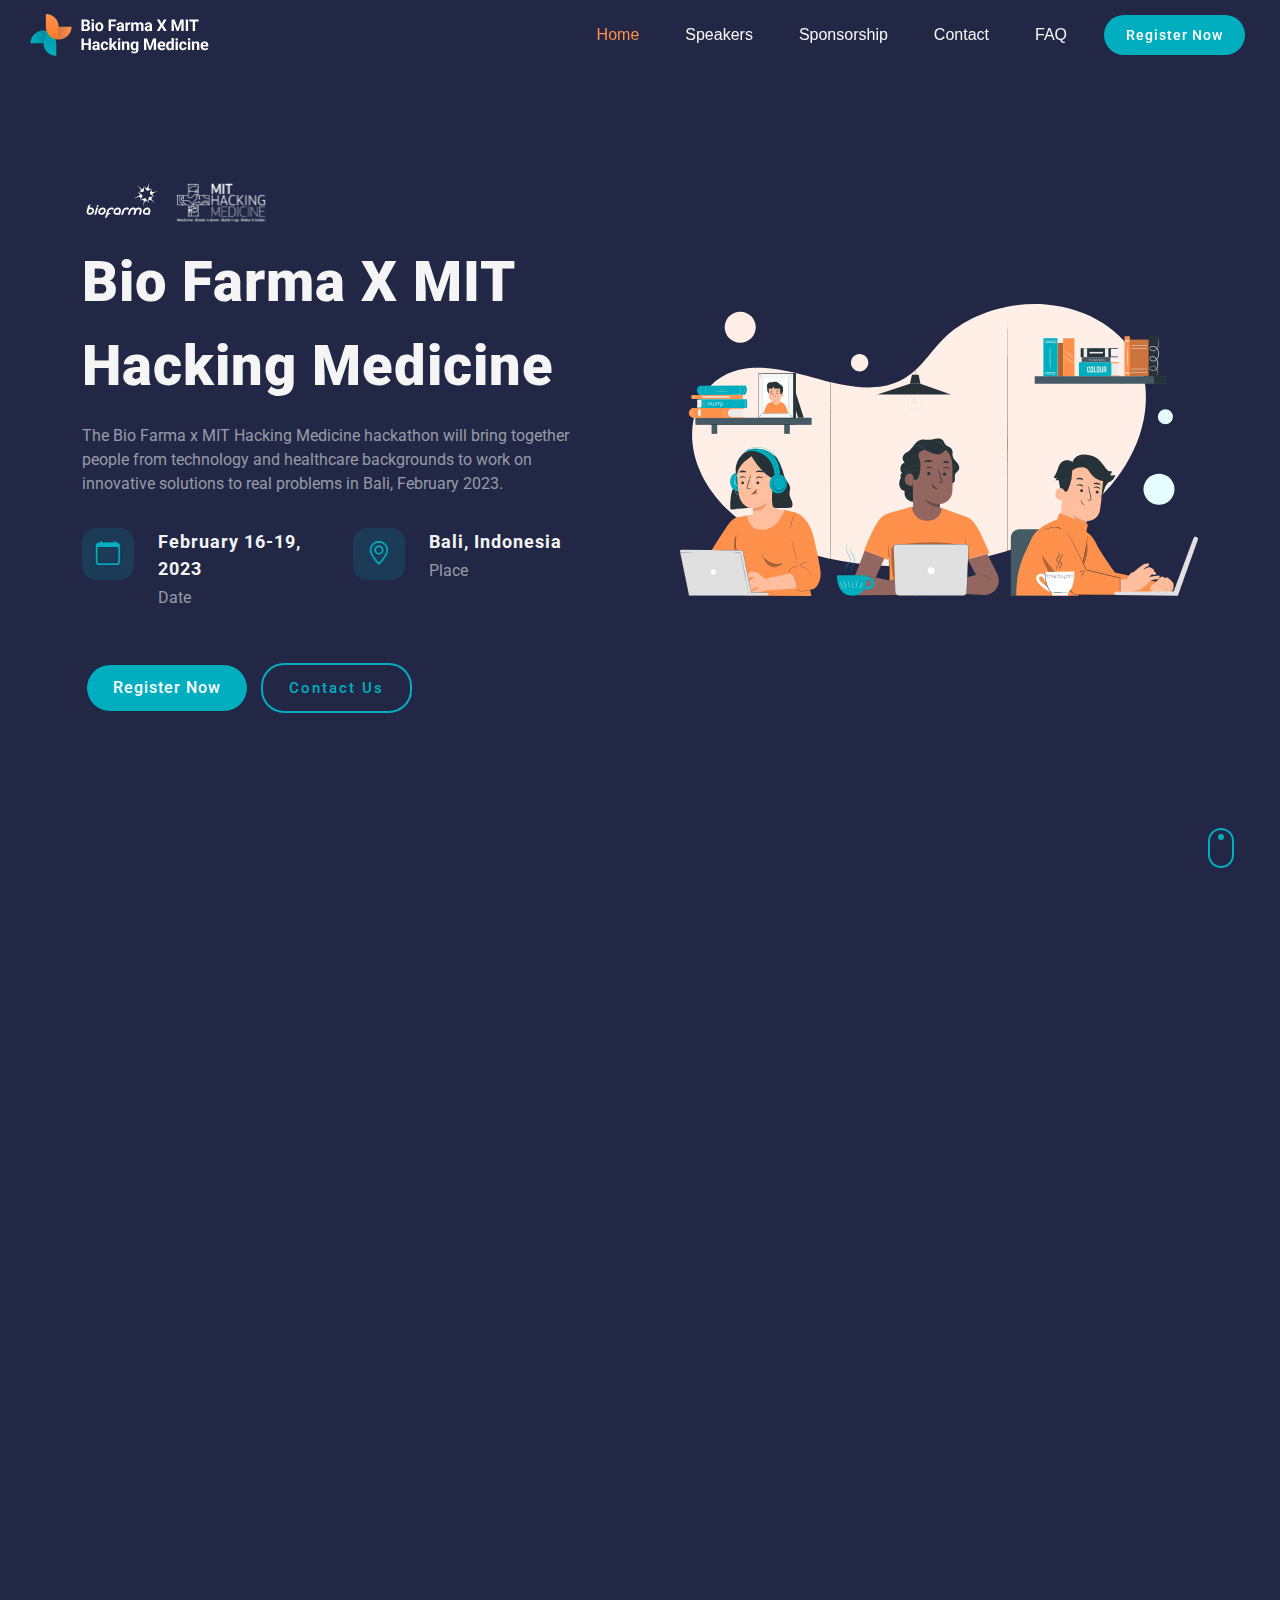
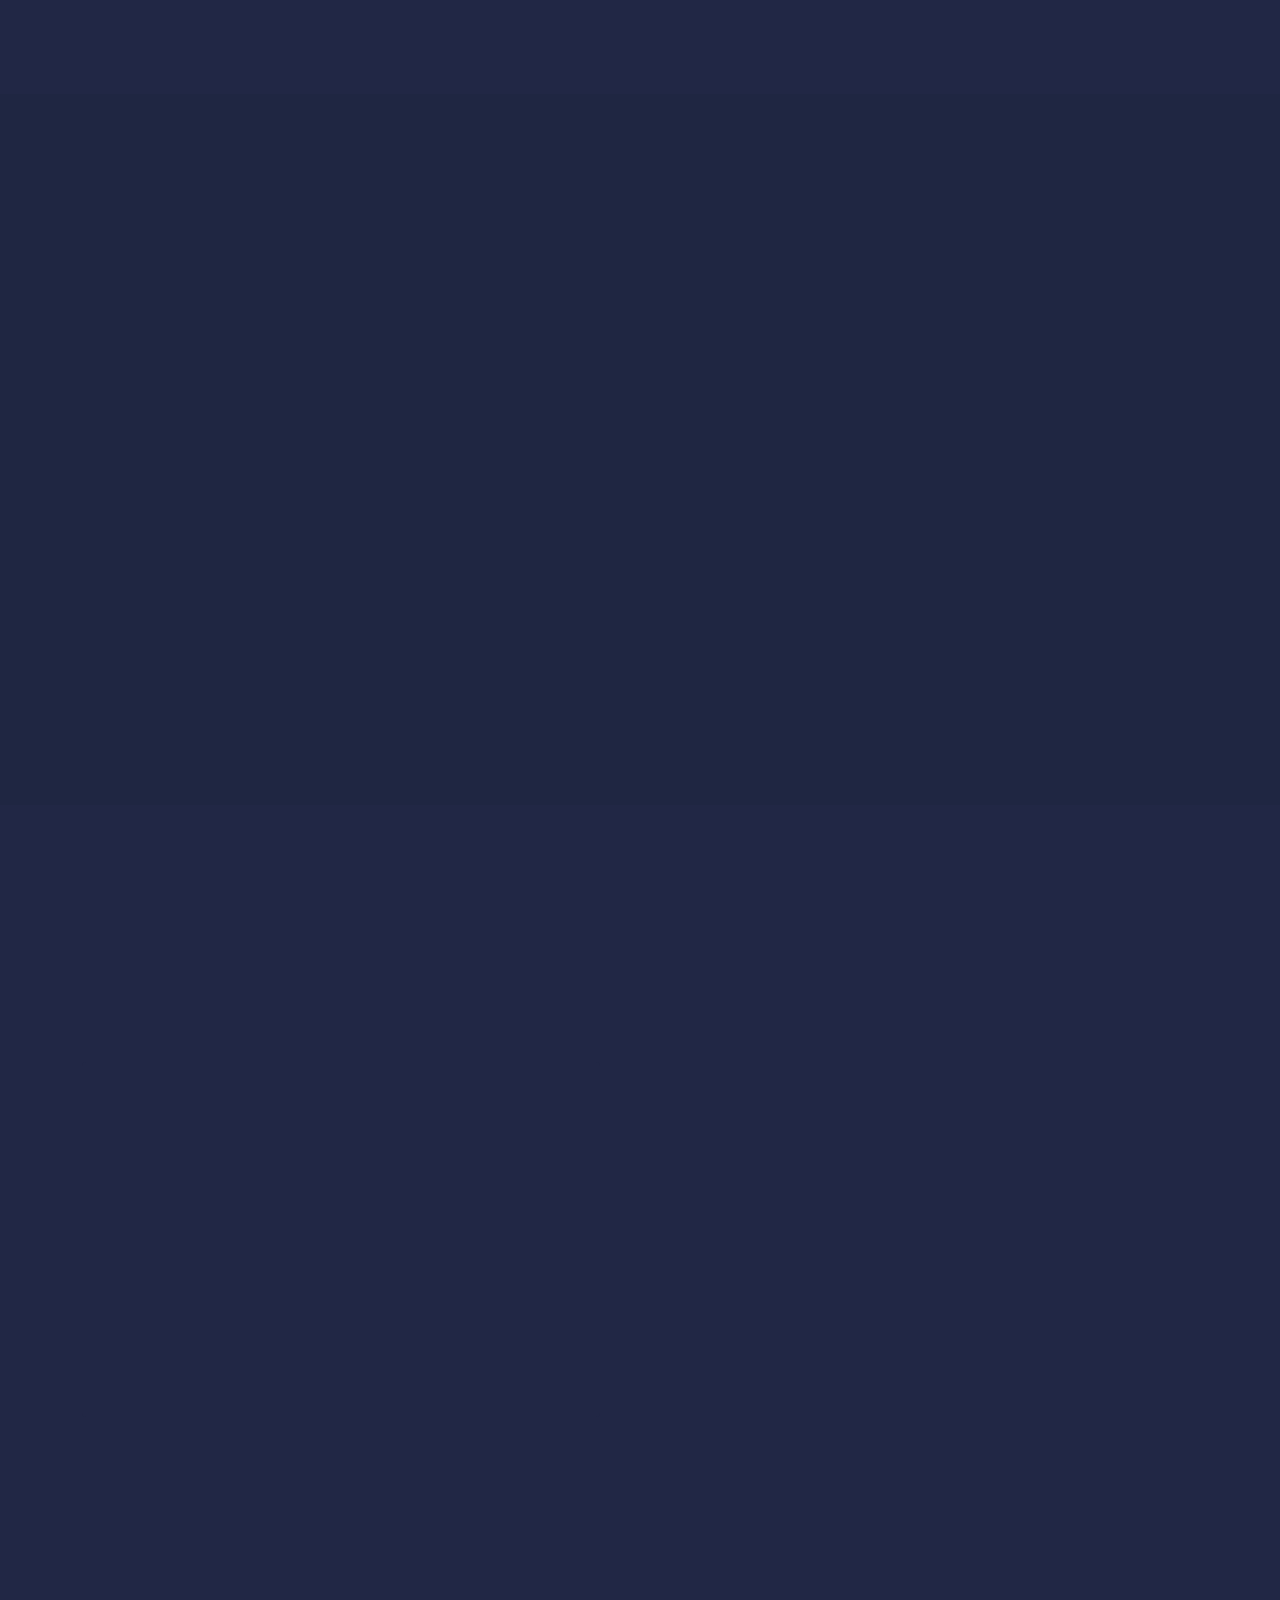
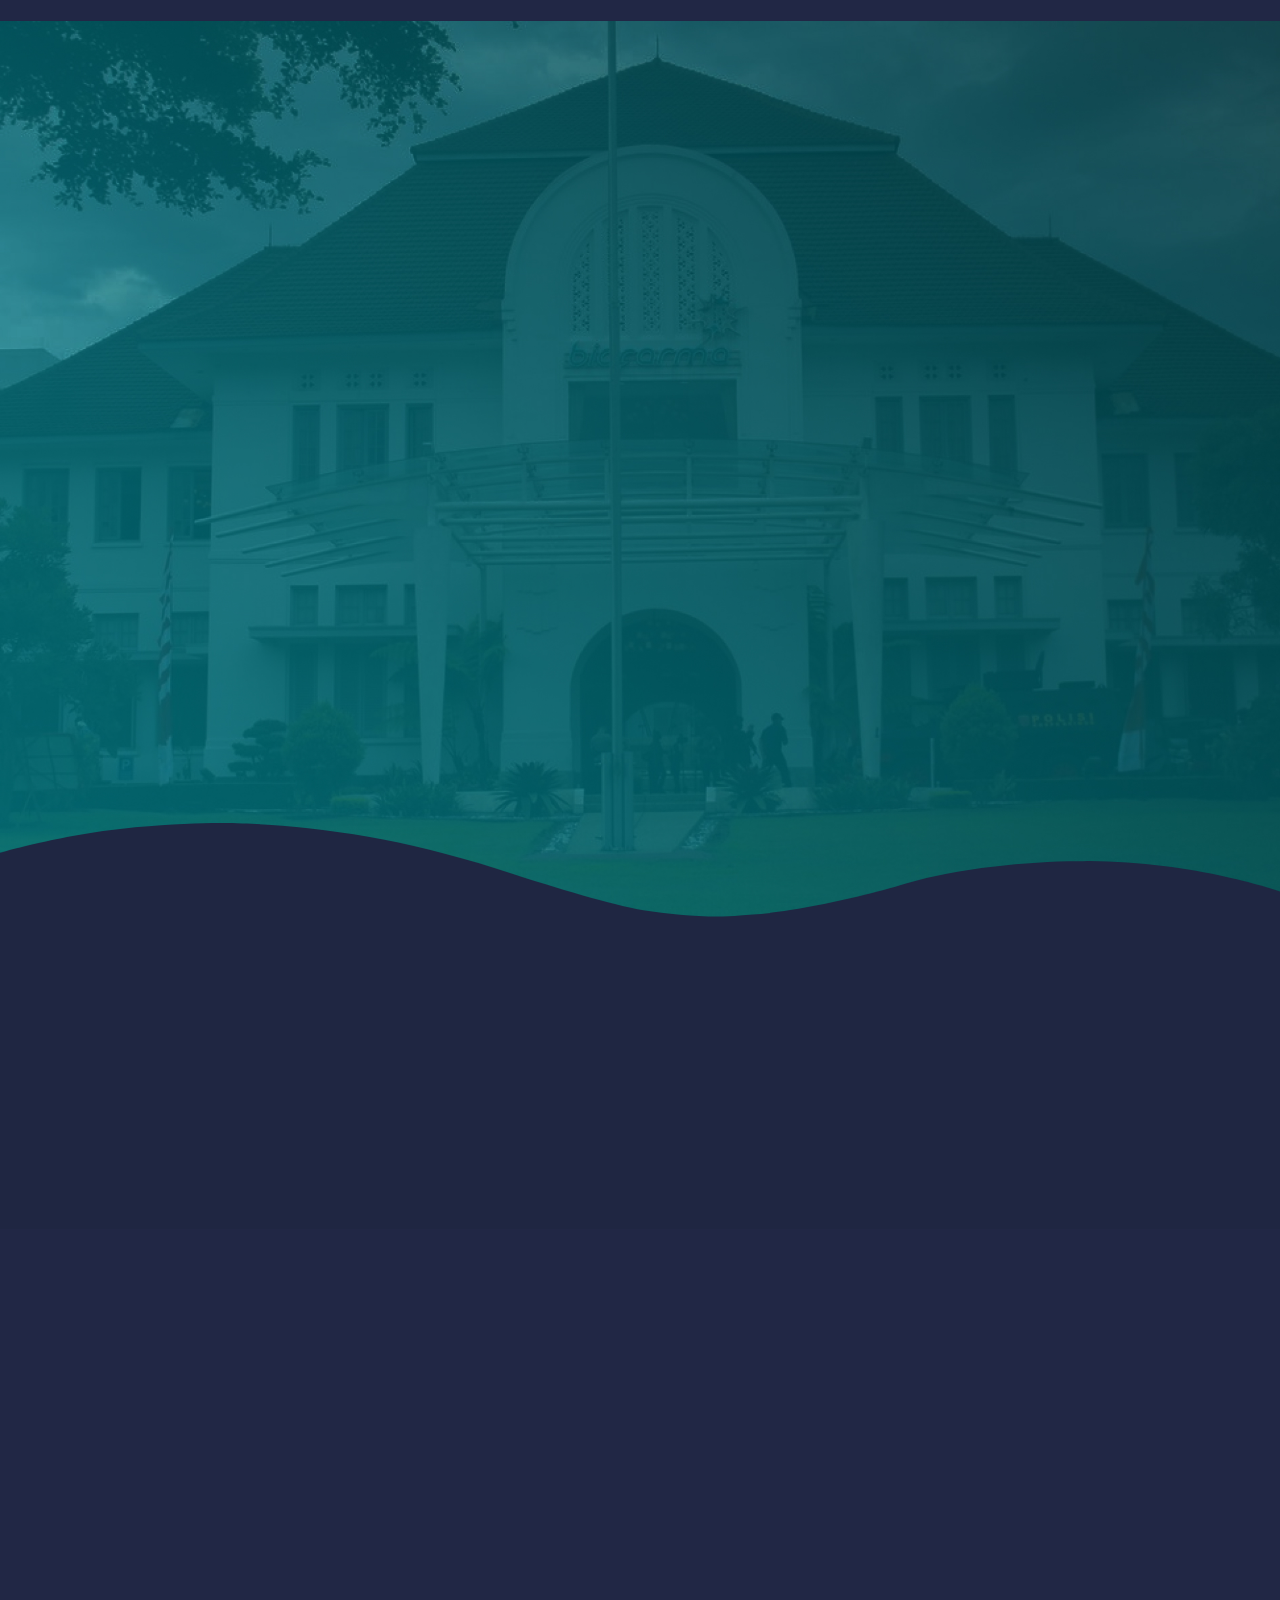
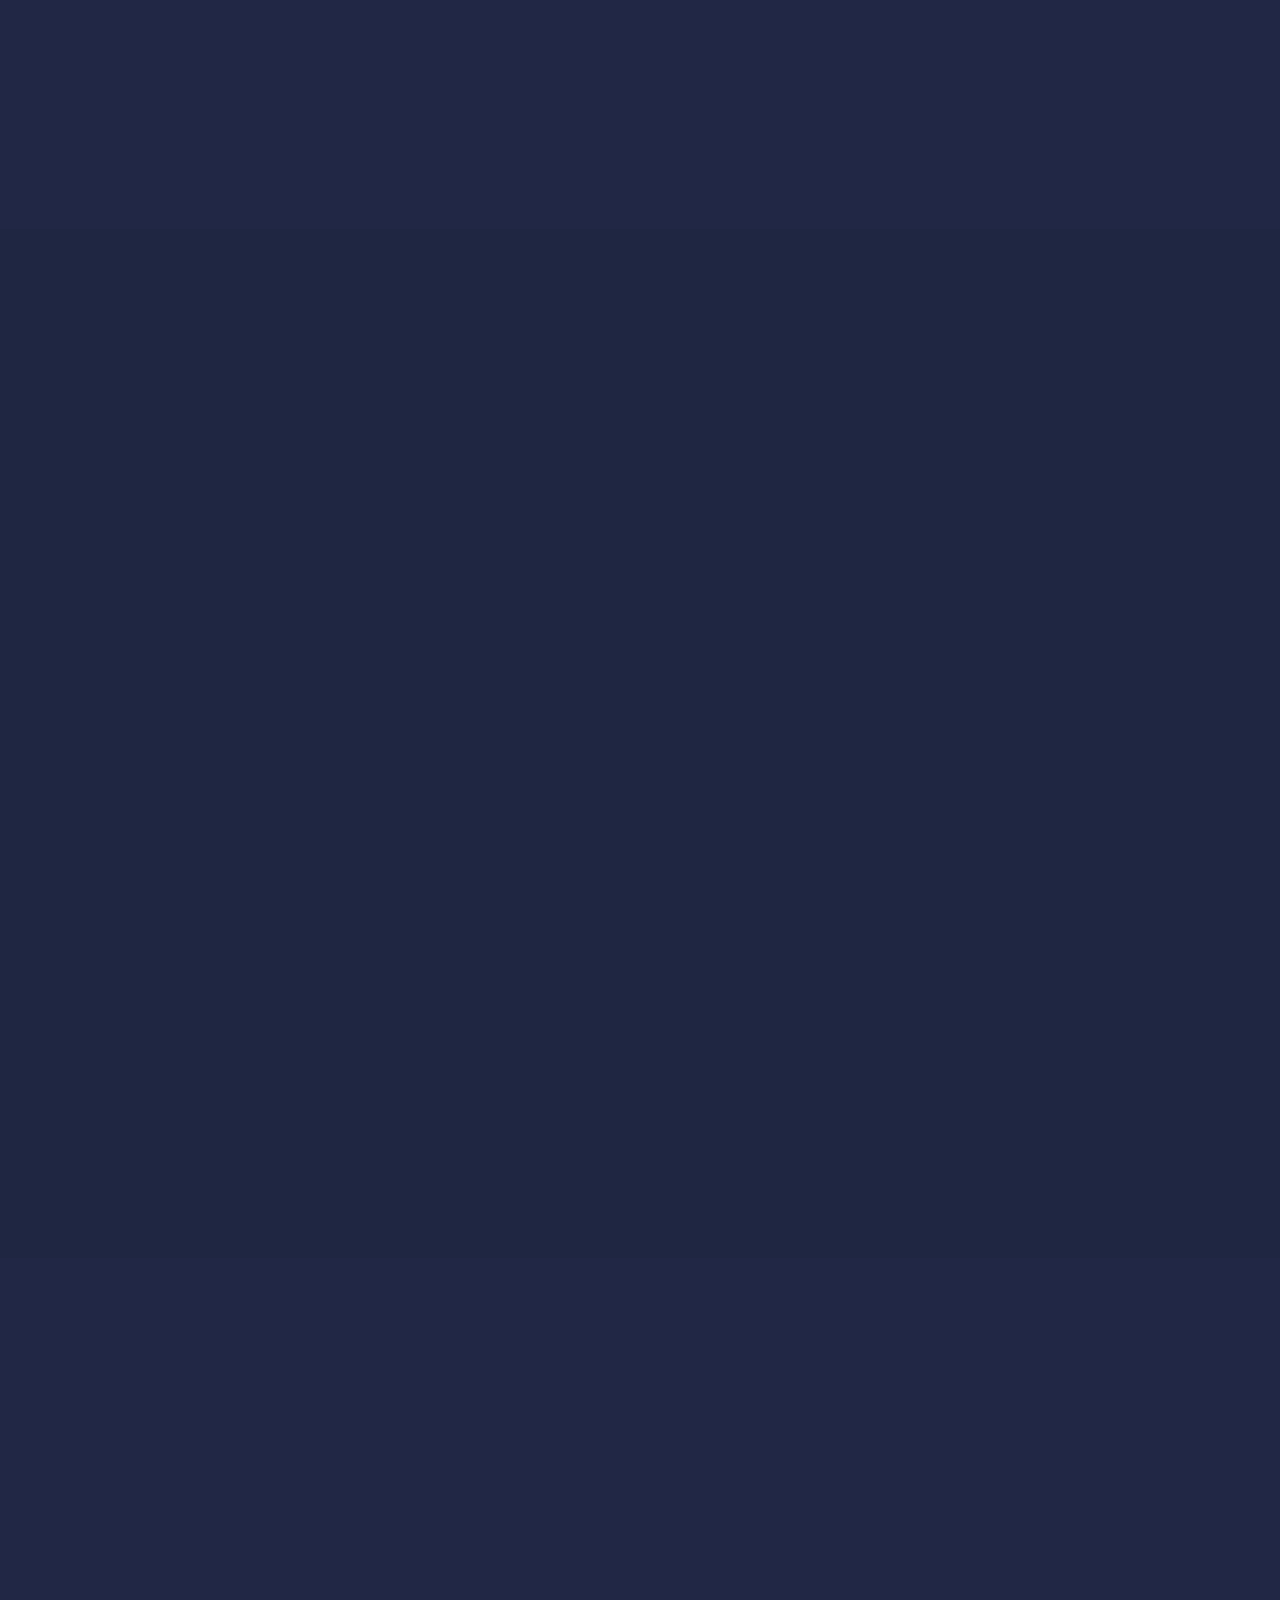
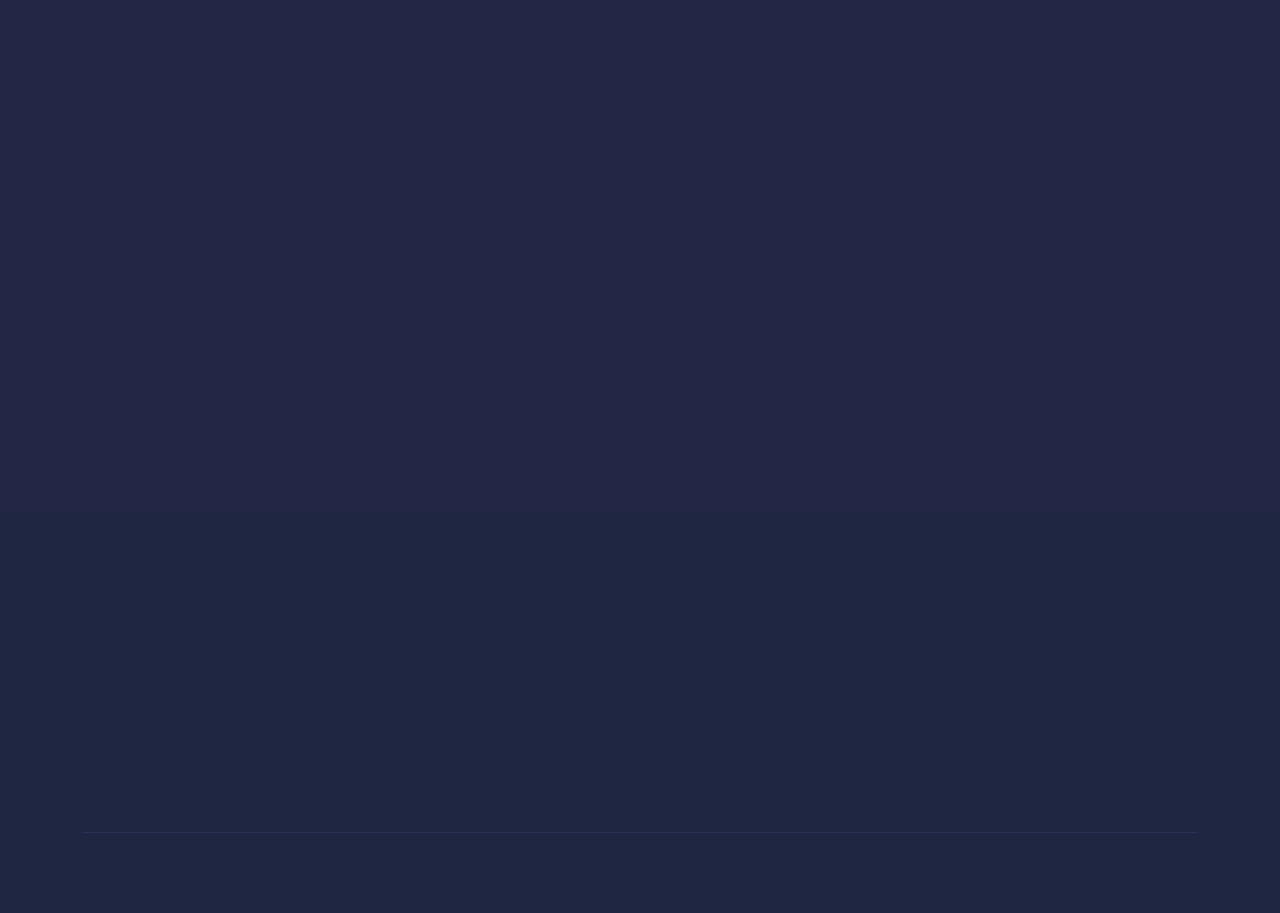
==== commit 6d25b3c6: "update socmed" ====
--- a/index.html
+++ b/index.html
@@ -1137,44 +1137,19 @@
 
 						<div class="col-12 col-lg-auto text-center text-lg-end" data-animate="fadeInUp" data-delay="20">
 							<div class=" d-flex justify-content-center">
-								<a href="#" class="social-icon inline-block si-small si-borderless mb-0 si-facebook">
-									<i class="icon-facebook"></i>
-									<i class="icon-facebook"></i>
+								<a href="https://instagram.com/hi.dhc" class="social-icon inline-block si-small si-borderless mb-0 si-instagram">
+									<i class="icon-instagram"></i>
+									<i class="icon-instagram"></i>
 								</a>
 	
-								<a href="#" class="social-icon inline-block si-small si-borderless mb-0 si-twitter">
-									<i class="icon-twitter"></i>
-									<i class="icon-twitter"></i>
+								<a href="mailto:feni.febriani@biofarma.co.id" class="social-icon inline-block si-small si-borderless mb-0 si-gplus">
+									<i class="icon-email"></i>
+									<i class="icon-email"></i>
 								</a>
 	
-								<a href="#" class="social-icon inline-block si-small si-borderless mb-0 si-gplus">
-									<i class="icon-gplus"></i>
-									<i class="icon-gplus"></i>
-								</a>
-	
-								<a href="#" class="social-icon inline-block si-small si-borderless mb-0 si-pinterest">
-									<i class="icon-pinterest"></i>
-									<i class="icon-pinterest"></i>
-								</a>
-	
-								<a href="#" class="social-icon inline-block si-small si-borderless mb-0 si-vimeo">
-									<i class="icon-vimeo"></i>
-									<i class="icon-vimeo"></i>
-								</a>
-	
-								<a href="#" class="social-icon inline-block si-small si-borderless mb-0 si-github">
-									<i class="icon-github"></i>
-									<i class="icon-github"></i>
-								</a>
-	
-								<a href="#" class="social-icon inline-block si-small si-borderless mb-0 si-yahoo">
-									<i class="icon-yahoo"></i>
-									<i class="icon-yahoo"></i>
-								</a>
-	
-								<a href="#" class="social-icon inline-block si-small si-borderless mb-0 si-linkedin">
-									<i class="icon-linkedin"></i>
-									<i class="icon-linkedin"></i>
+								<a href="tel:+62813-2184-4185" class="social-icon inline-block si-small si-borderless mb-0 si-linkedin">
+									<i class="icon-phone"></i>
+									<i class="icon-phone"></i>
 								</a>
 							</div>
 						</div>
--- a/css/custom.css
+++ b/css/custom.css
@@ -300,6 +300,7 @@
 .specialist .owl-carousel .owl-stage-outer {
     height: 190px;
 }
+
 
 /* ----------------------------------------------------------------------------
 	Services Grid
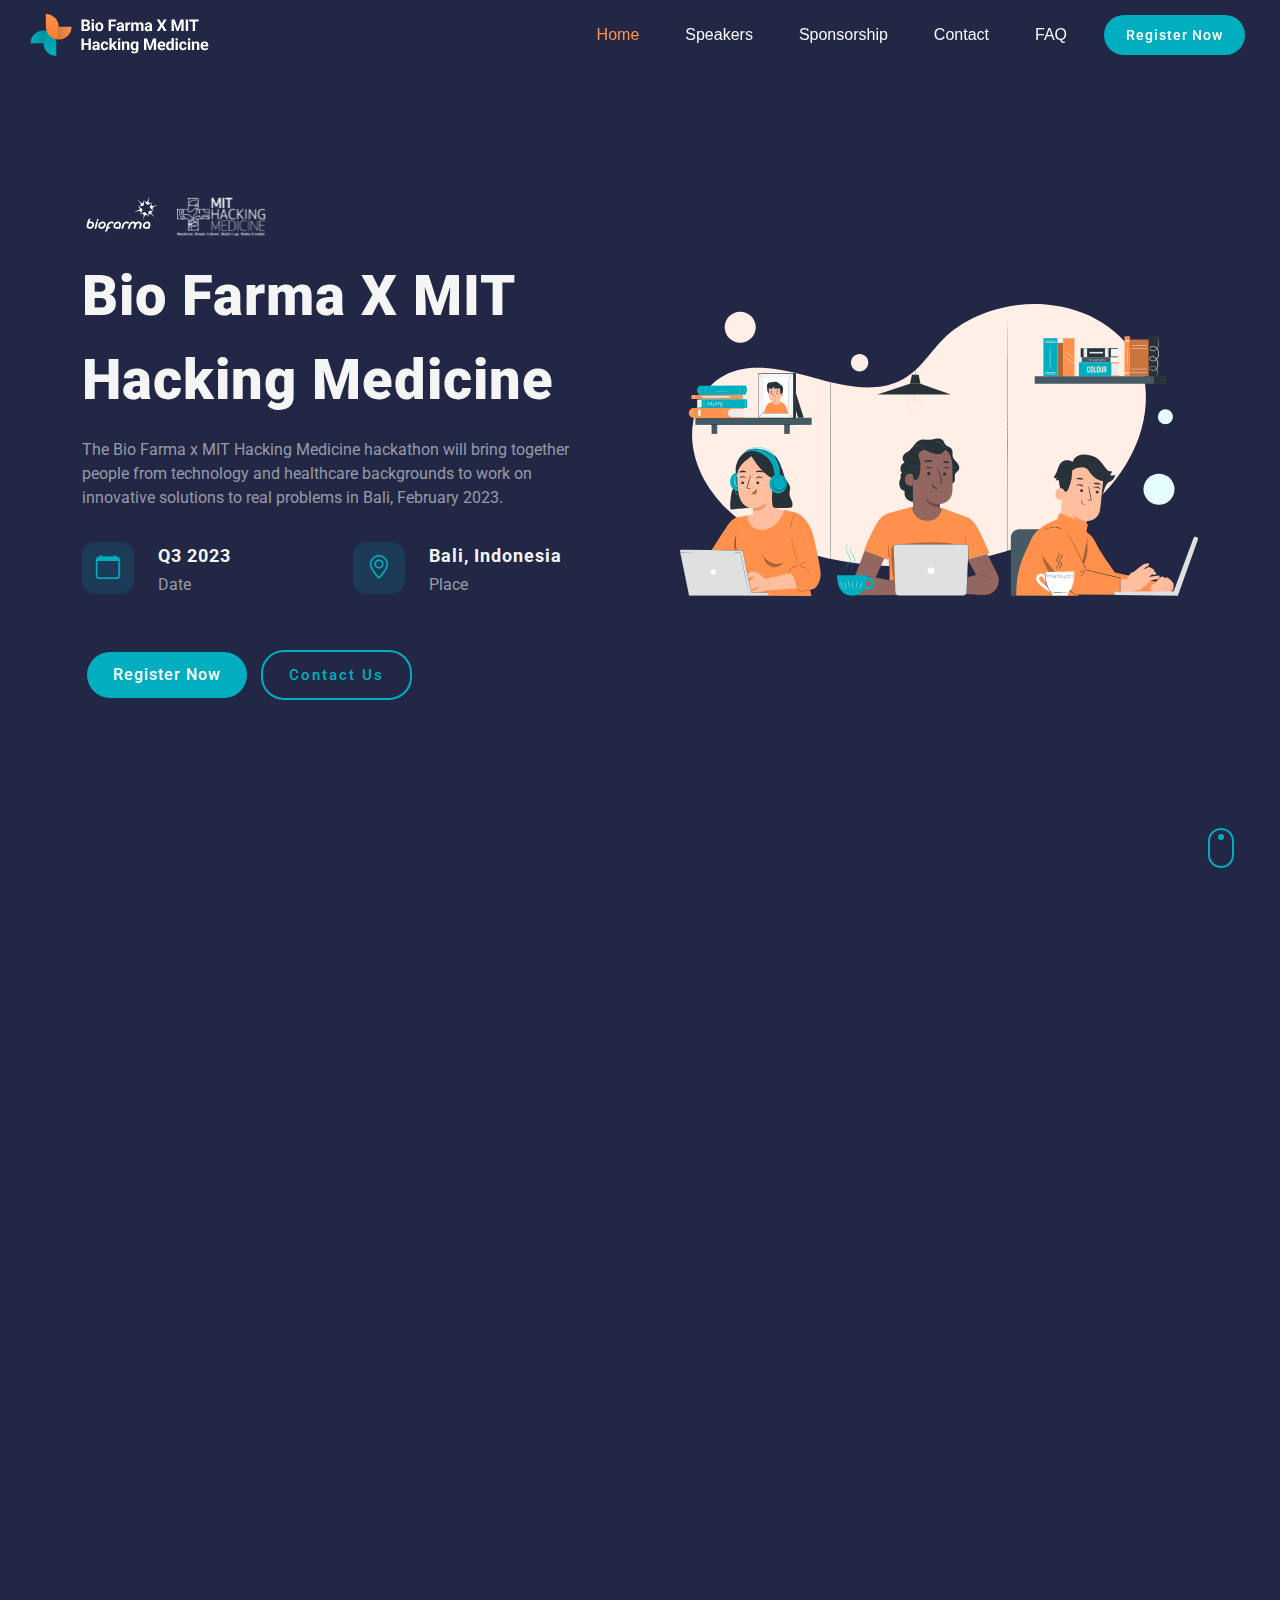
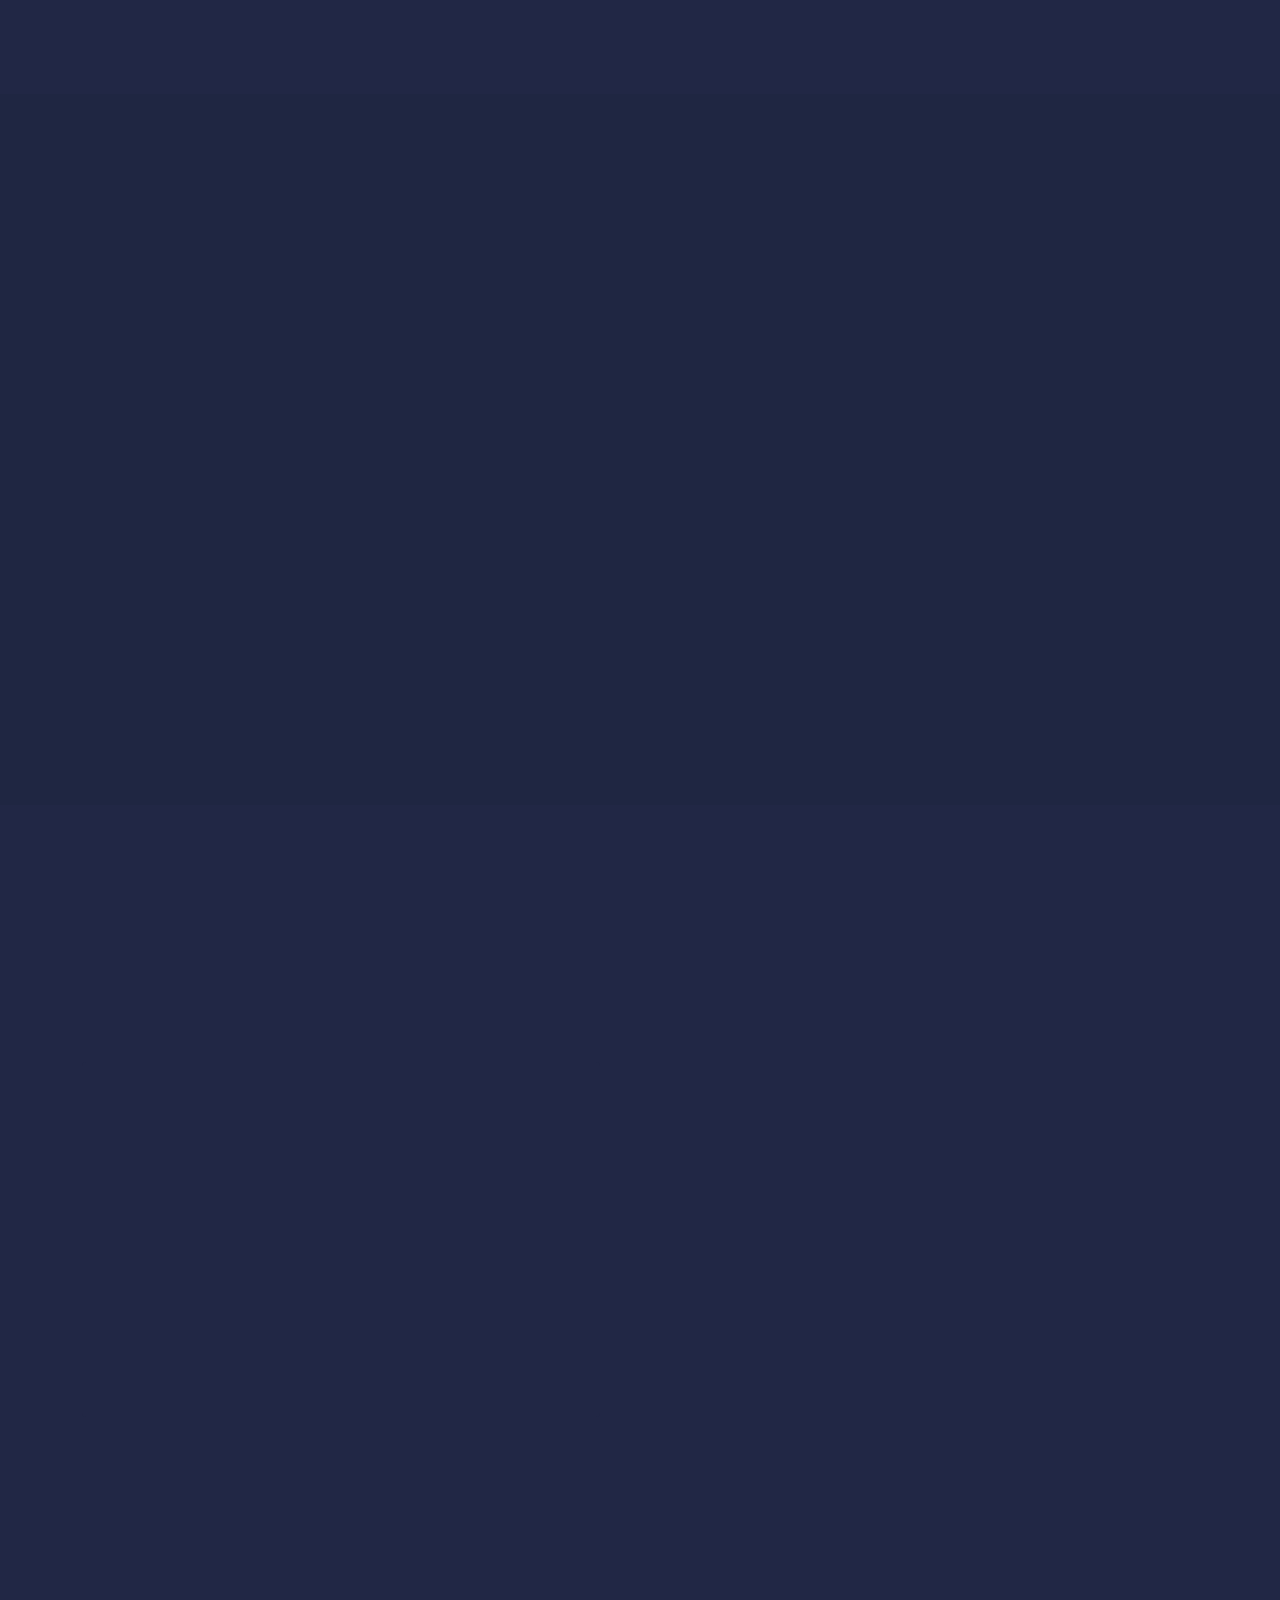
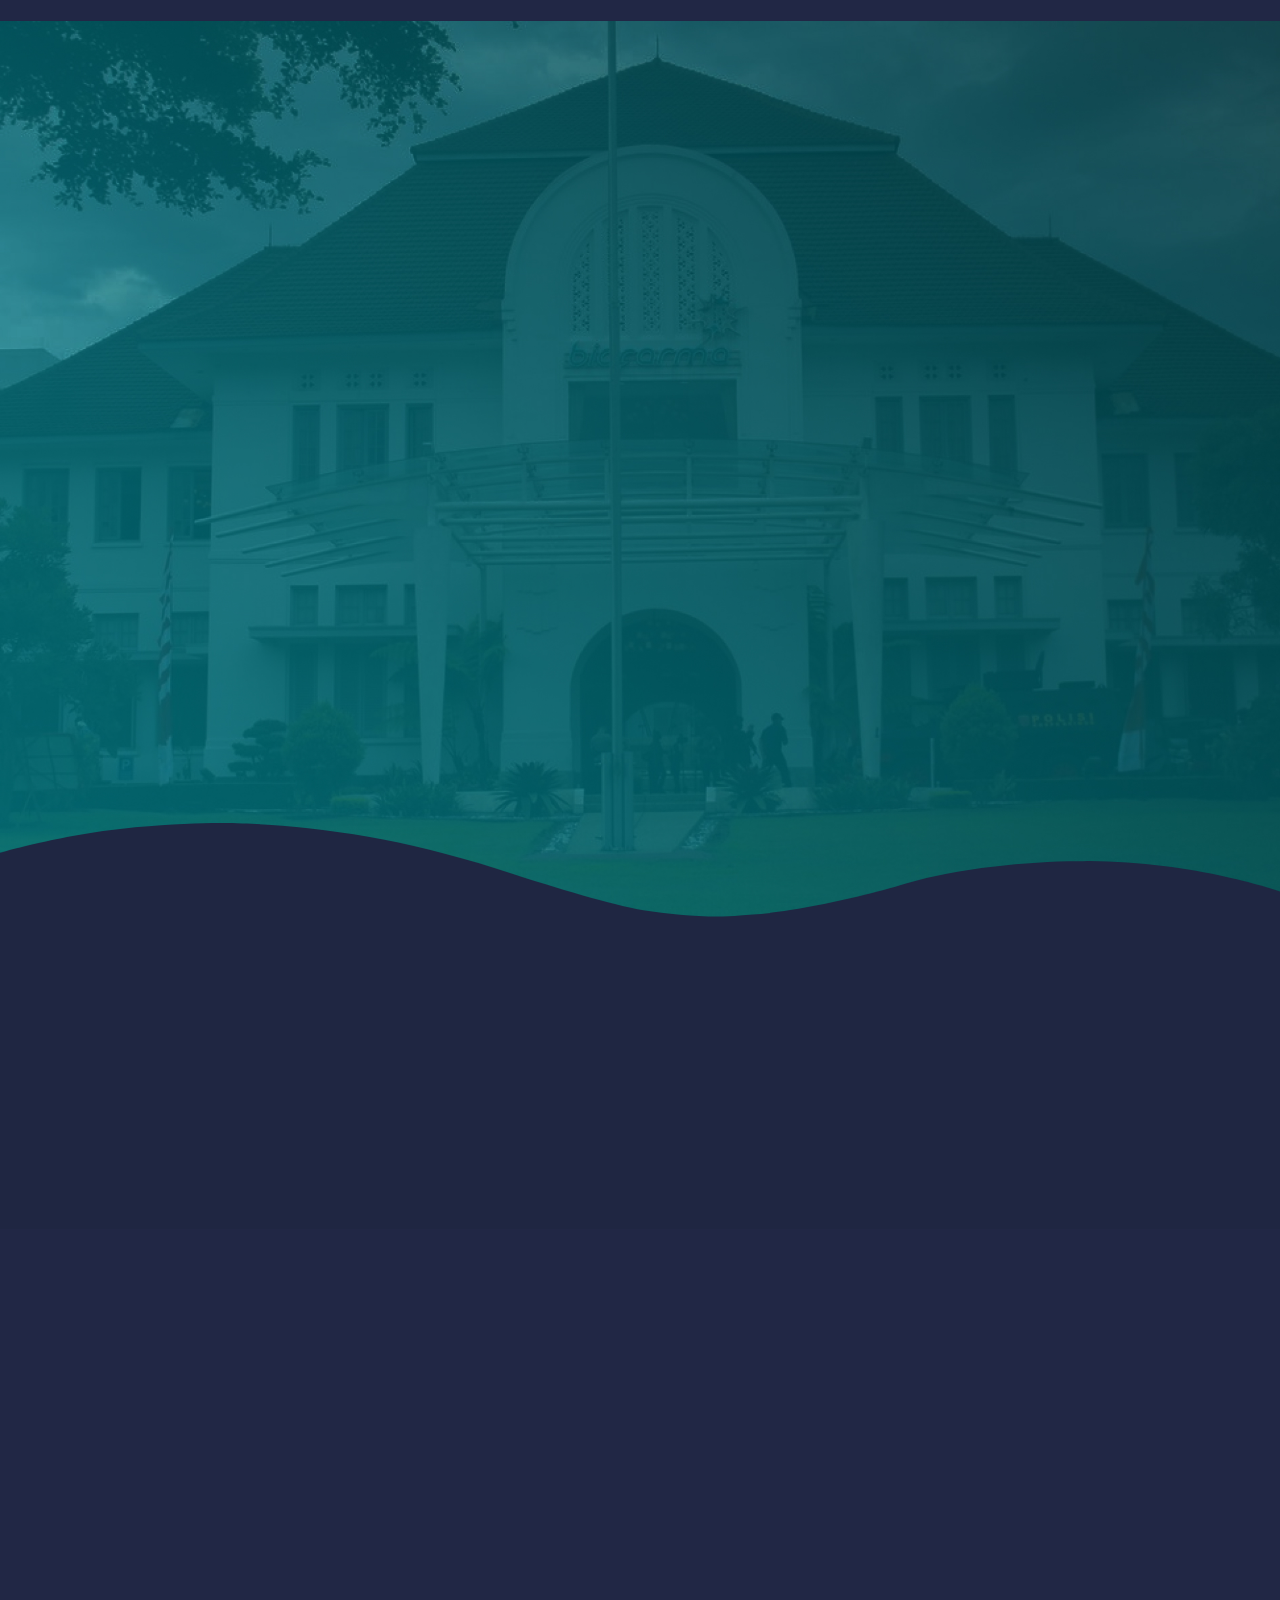
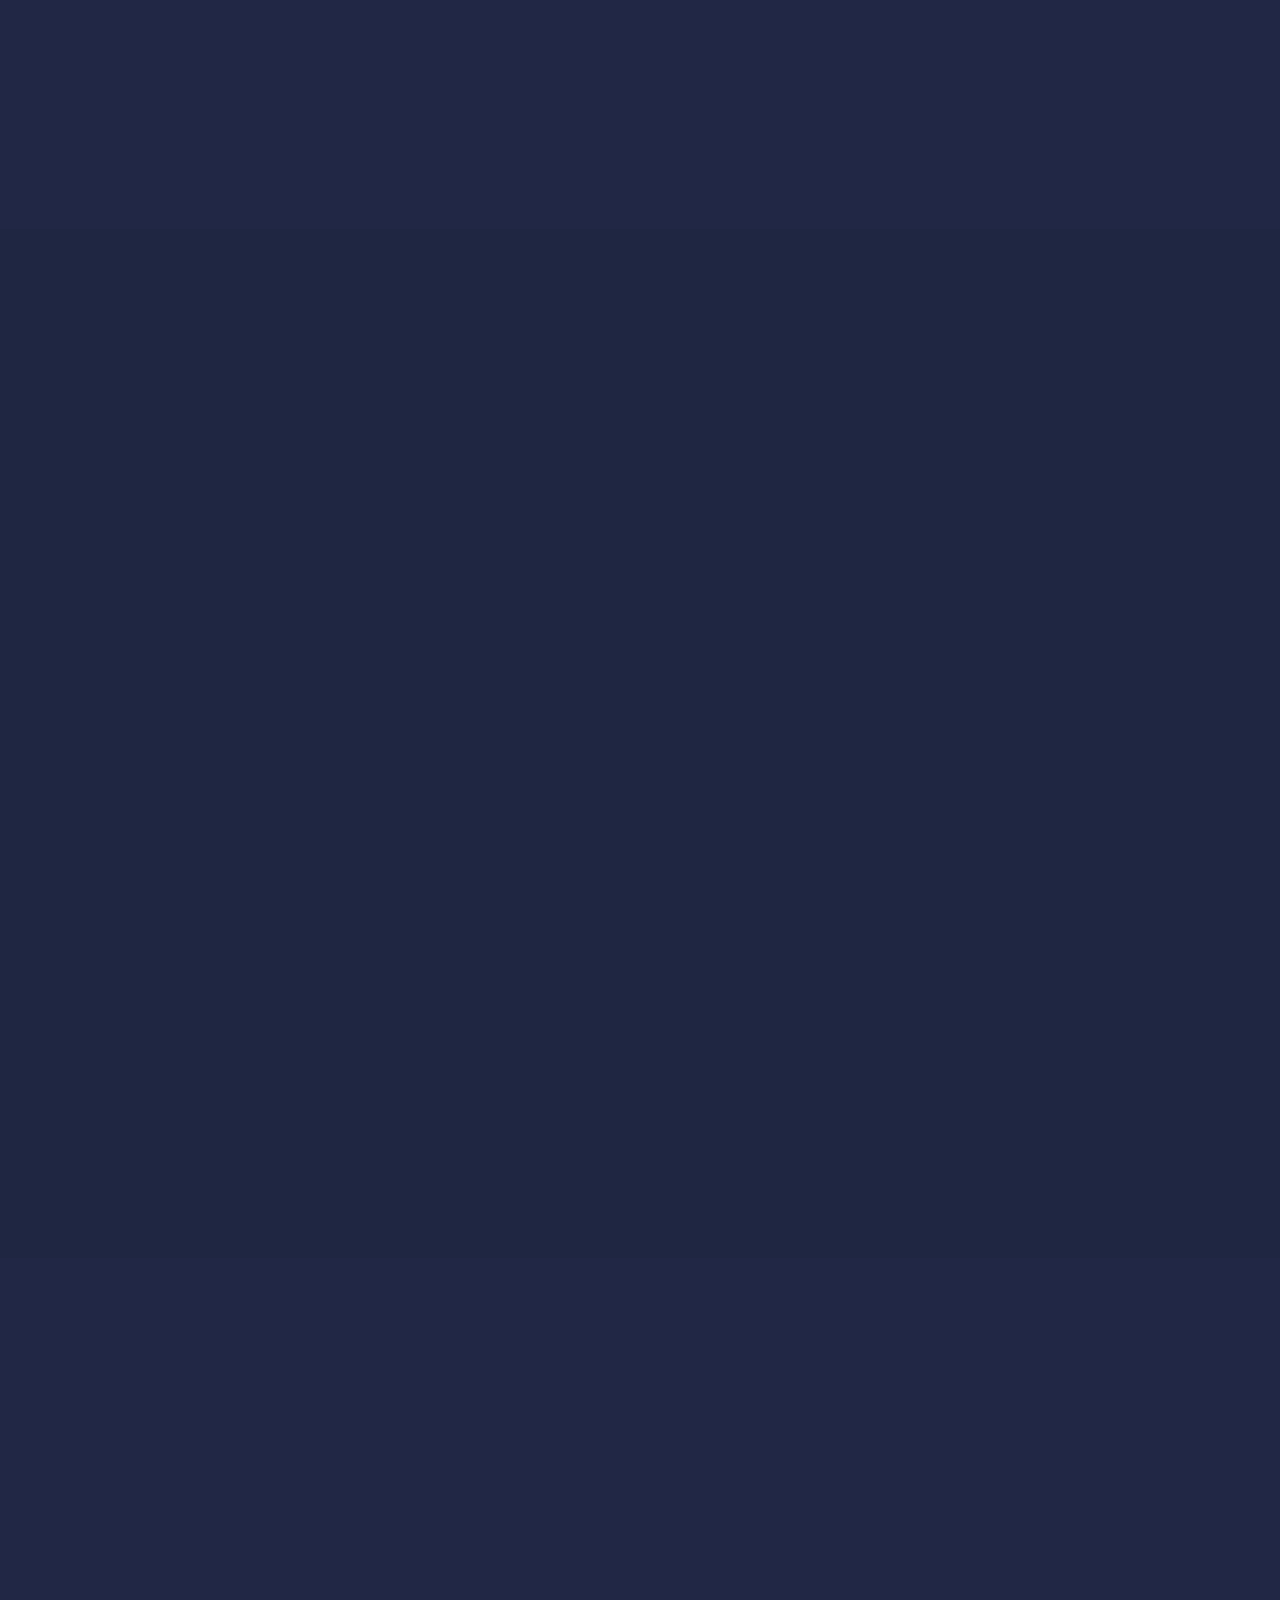
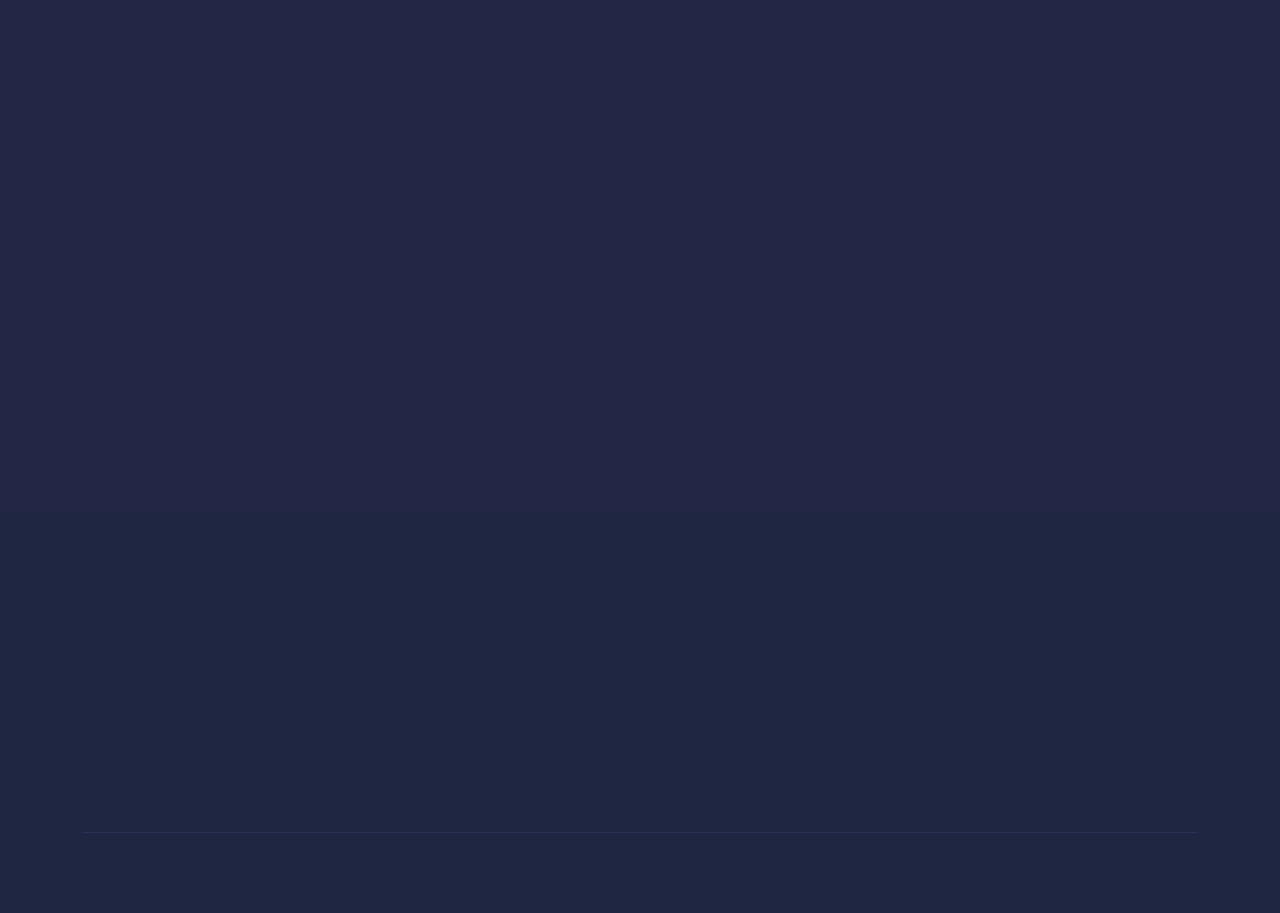
==== commit e626dfa0: "fix" ====
--- a/index.html
+++ b/index.html
@@ -265,7 +265,7 @@
 												</div>
 												
 												<div>
-													<h4 class="mb-1 fw-bold">February 16-19, 2023</h4>
+													<h4 class="mb-1 fw-bold">Q3 2023</h4>
 													<span class="fc-muted">Date</span>
 												</div>
 											</div>
--- a/css/custom.css
+++ b/css/custom.css
@@ -19,6 +19,14 @@
     letter-spacing: 1px !important;
 }
 
+.fc-white {
+    color: #F5F5F5 !important;
+}
+
+.b-bottom {
+    border-bottom: 1px solid #F5F5F517;
+}
+
 .list-alpha li {
     list-style-type: lower-alpha !important;
 }
@@ -187,13 +195,14 @@
   }
 
 .table-lg > :not(caption) > * > * {
-    padding: 1rem 1rem;
+    padding: 1.5rem 1.5rem;
 }
 
 .table-comparison th:first-child, .table-comparison td:first-child {
     text-align: left;
     font-weight: bold;
     width: 25%;
+    border-right: 1px solid #F5F5F517;
   }
 
 .sub-menu-container .menu-item:hover > .menu-link {
@@ -567,6 +576,11 @@
 
 .sponsor .table td {
     color: #F5F5F591 !important;
+}
+
+.sponsor .table-responsive  {
+    background: #272f53;
+    border-radius: 14px;
 }
 
 /* --------------------- Speaker, Judges --------------------- */
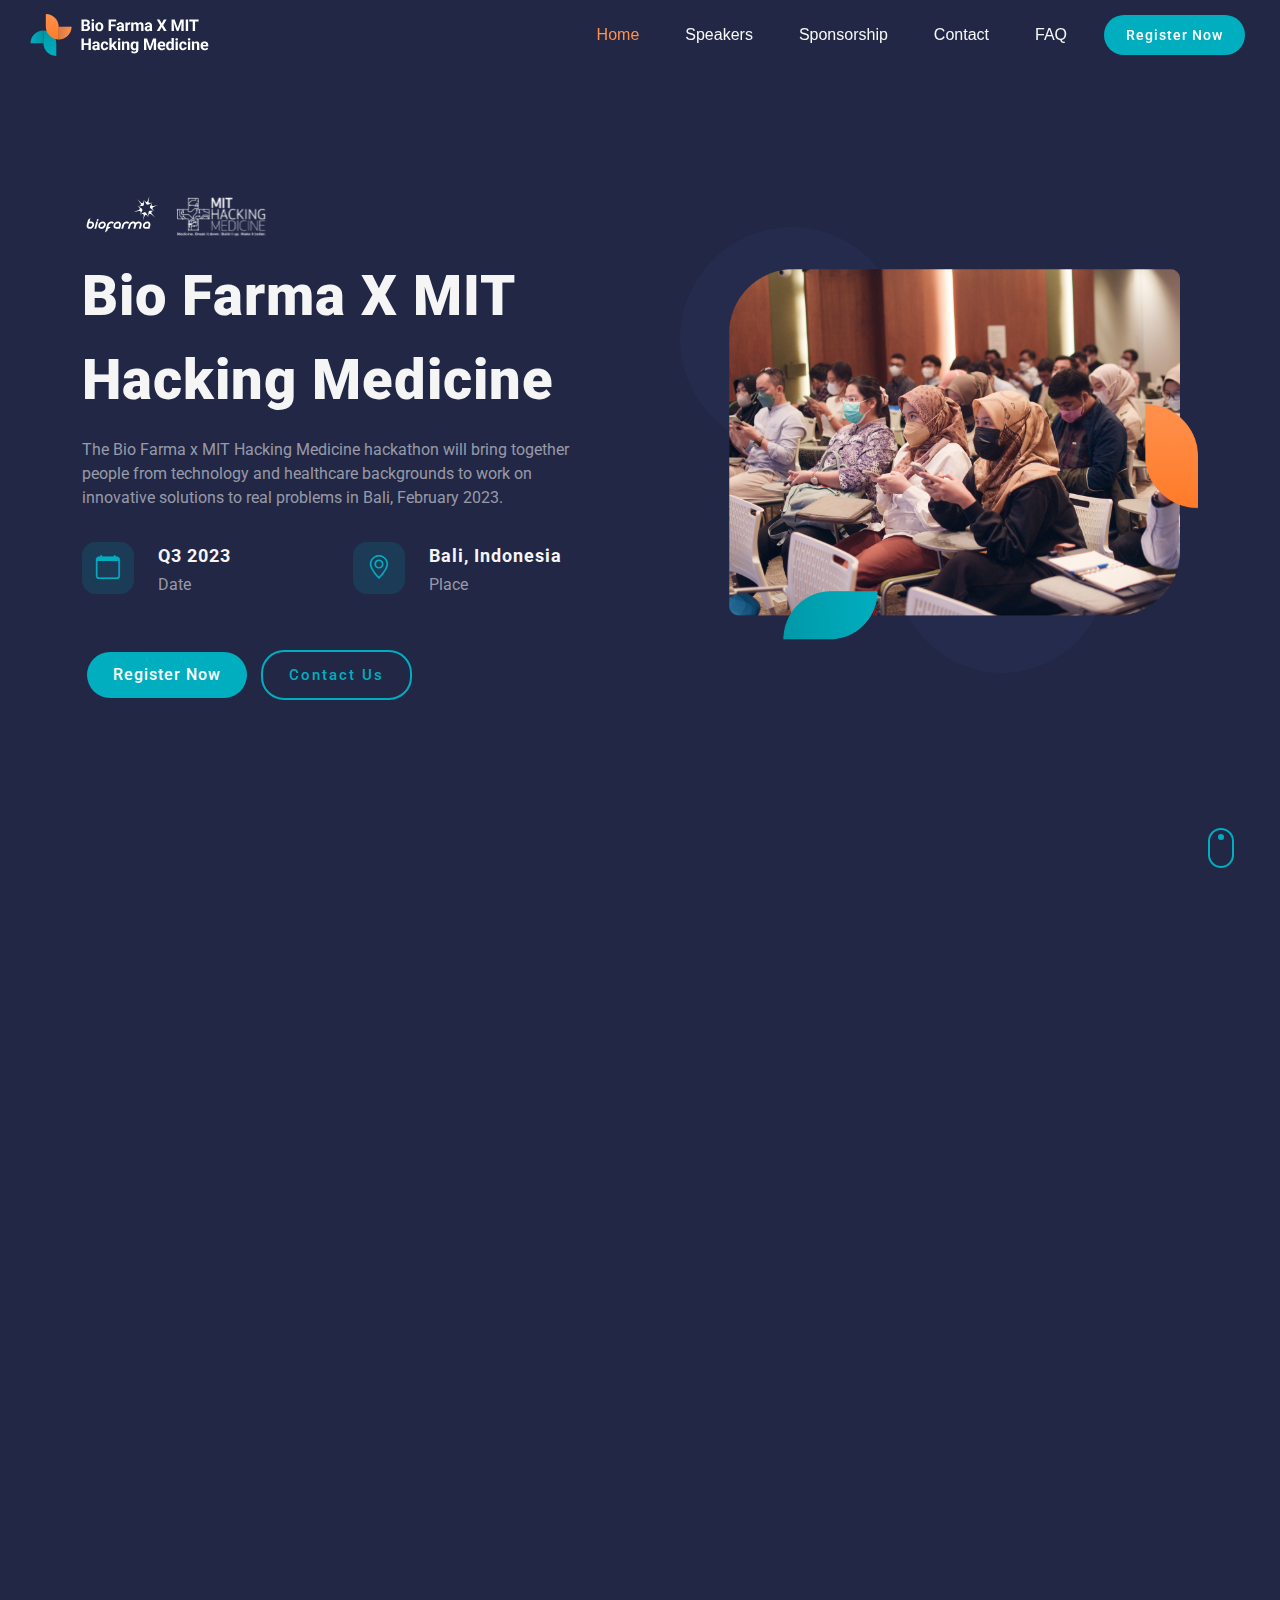
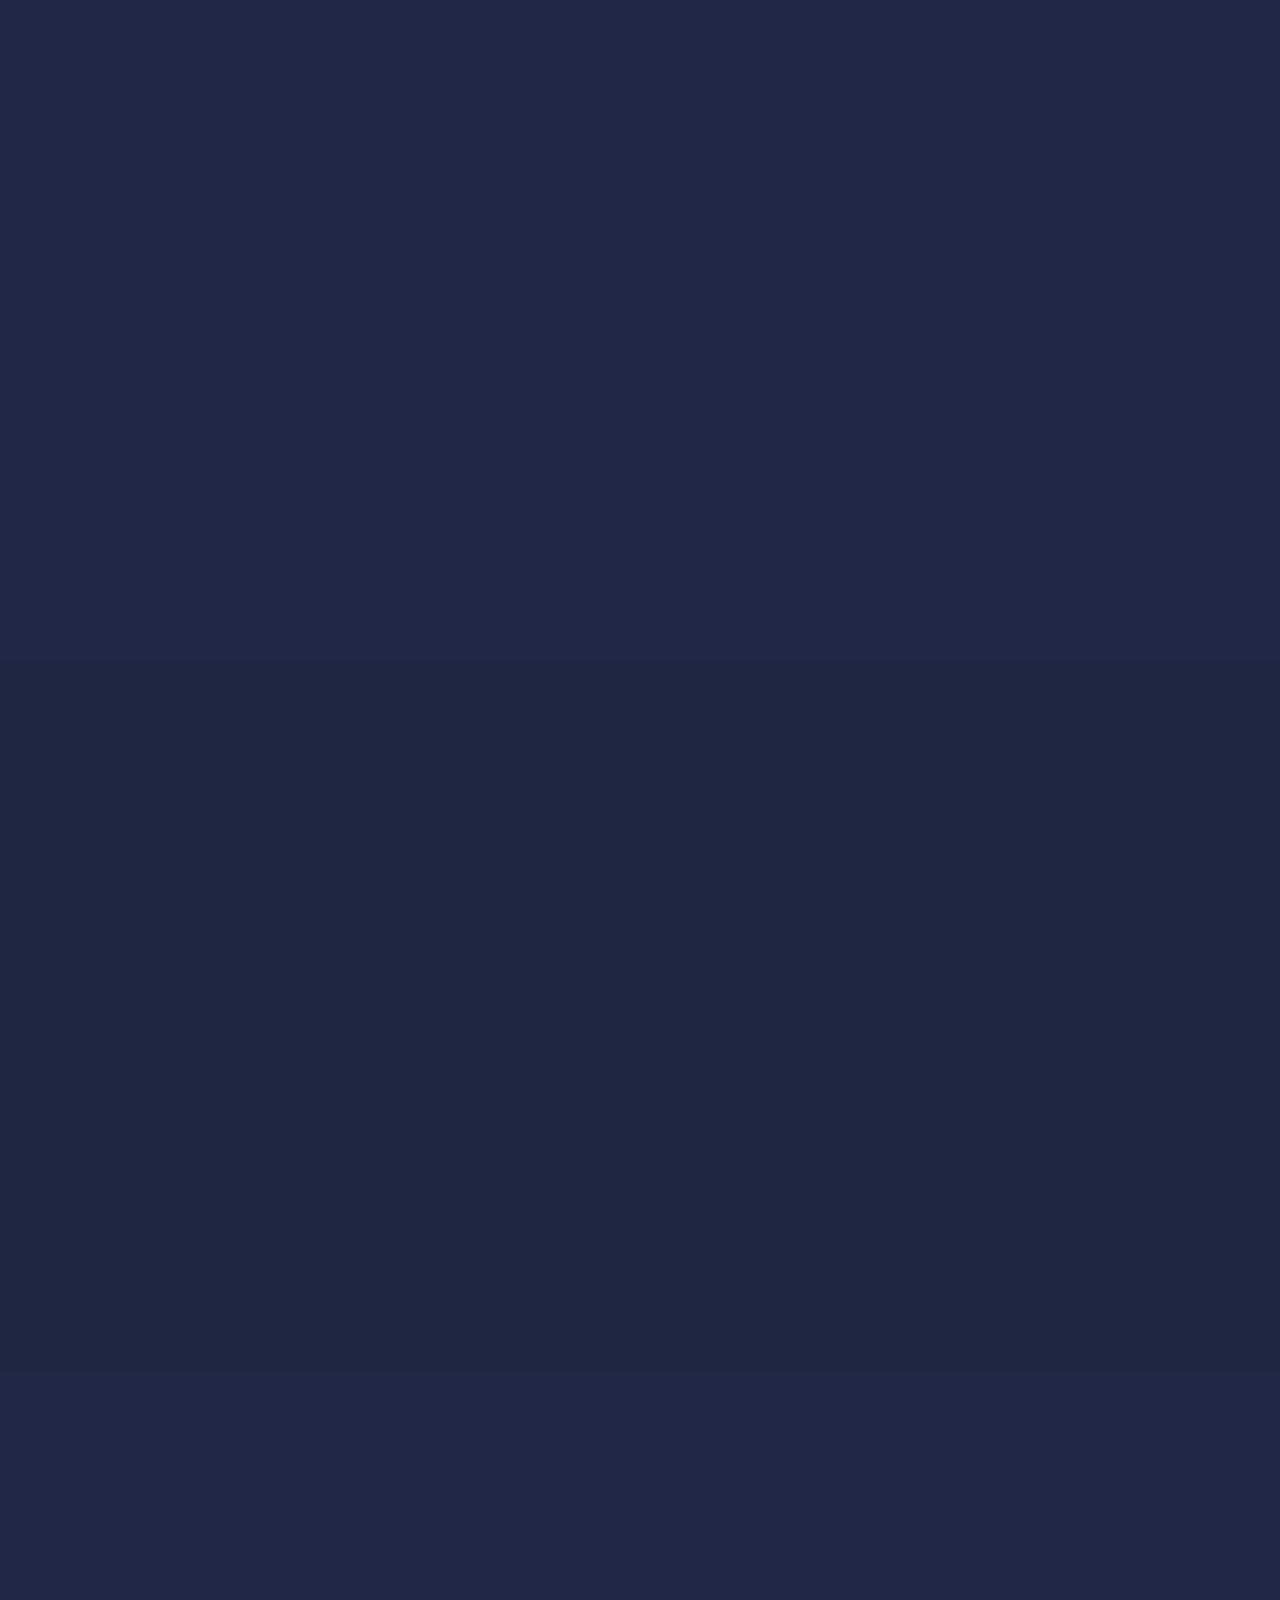
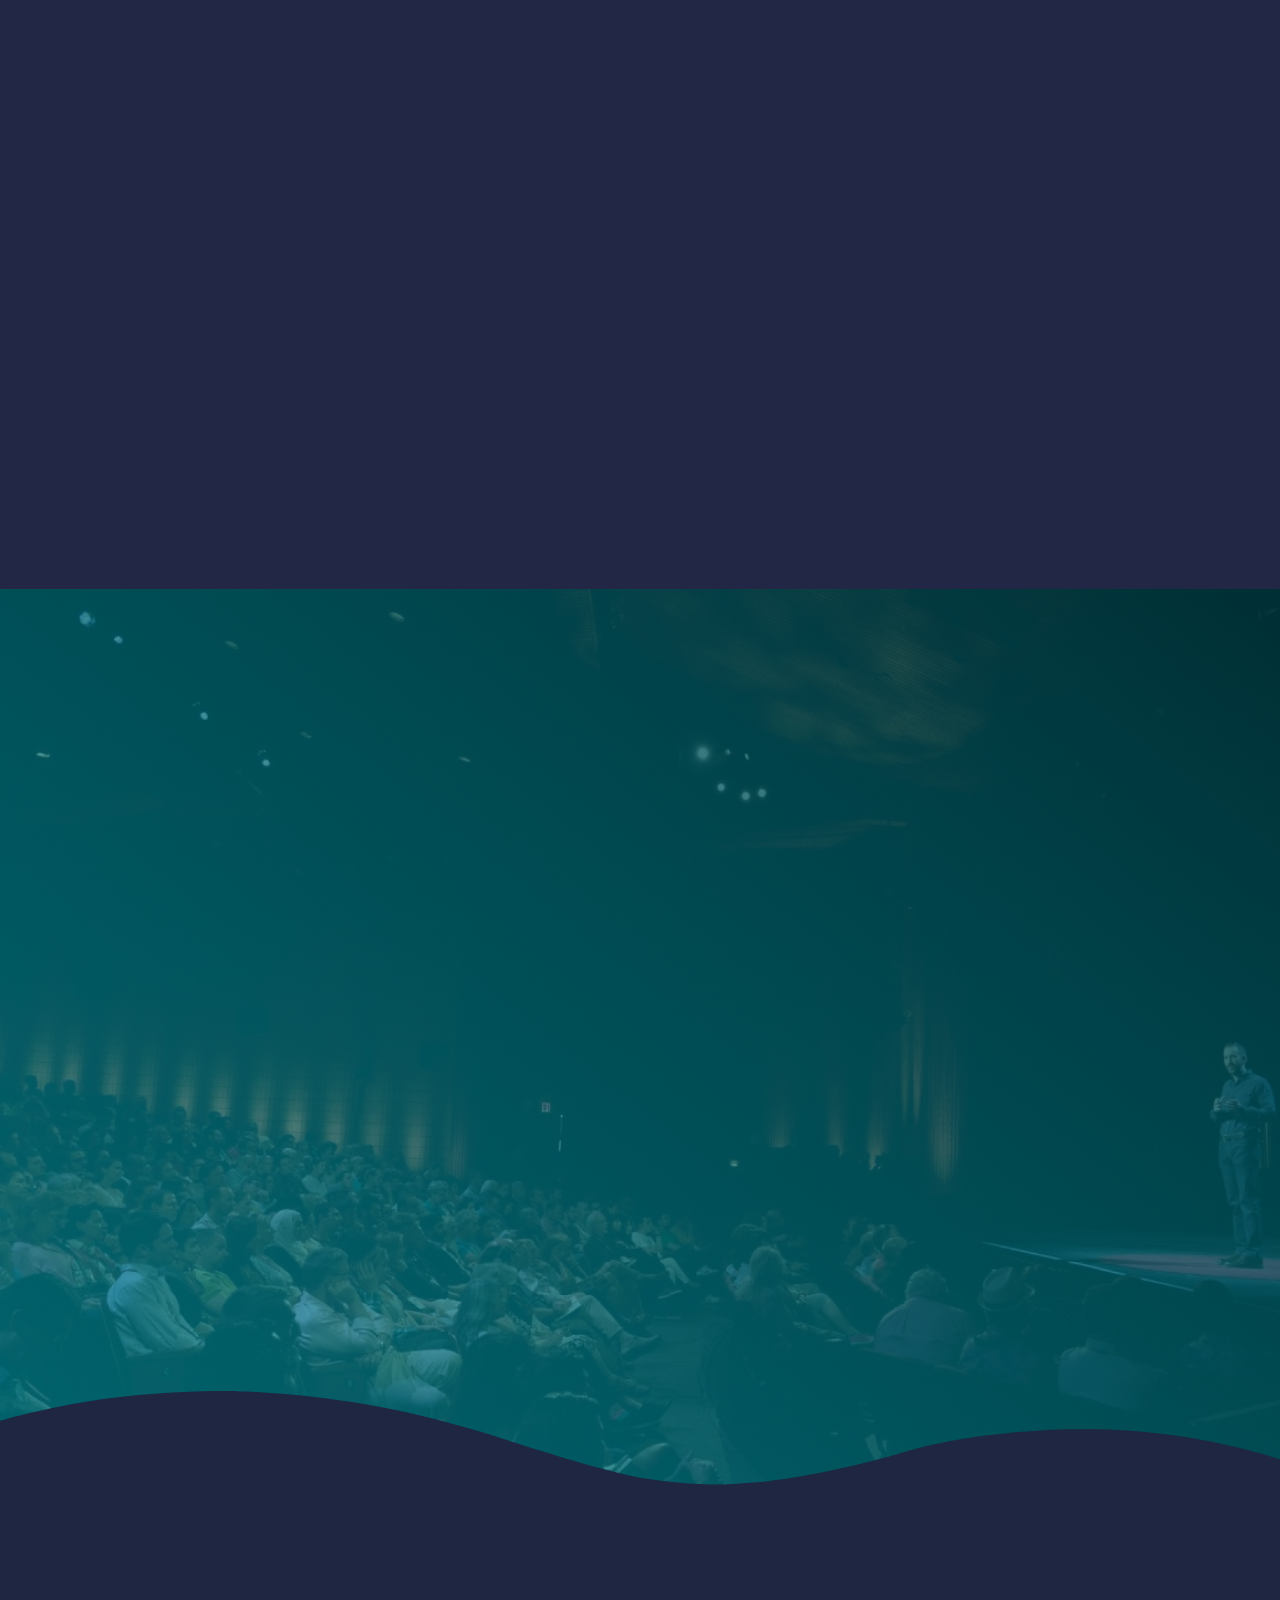
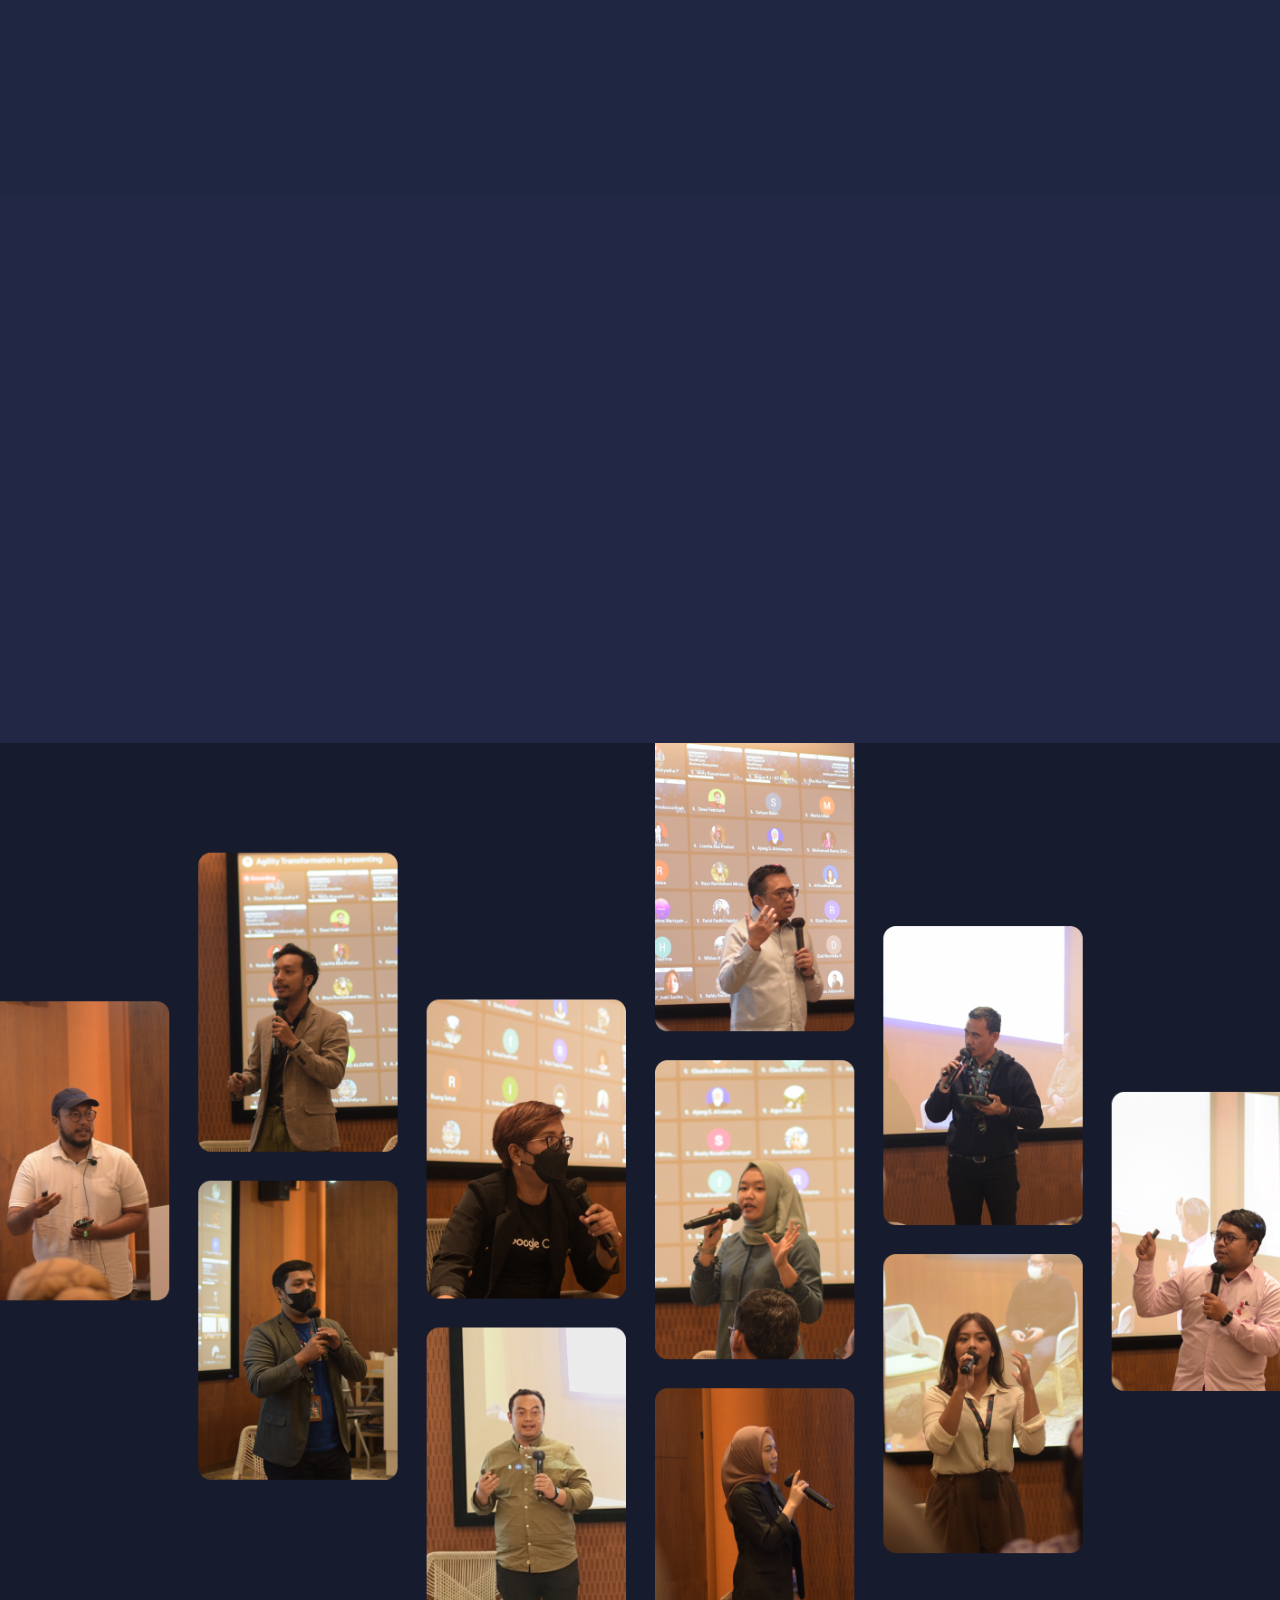
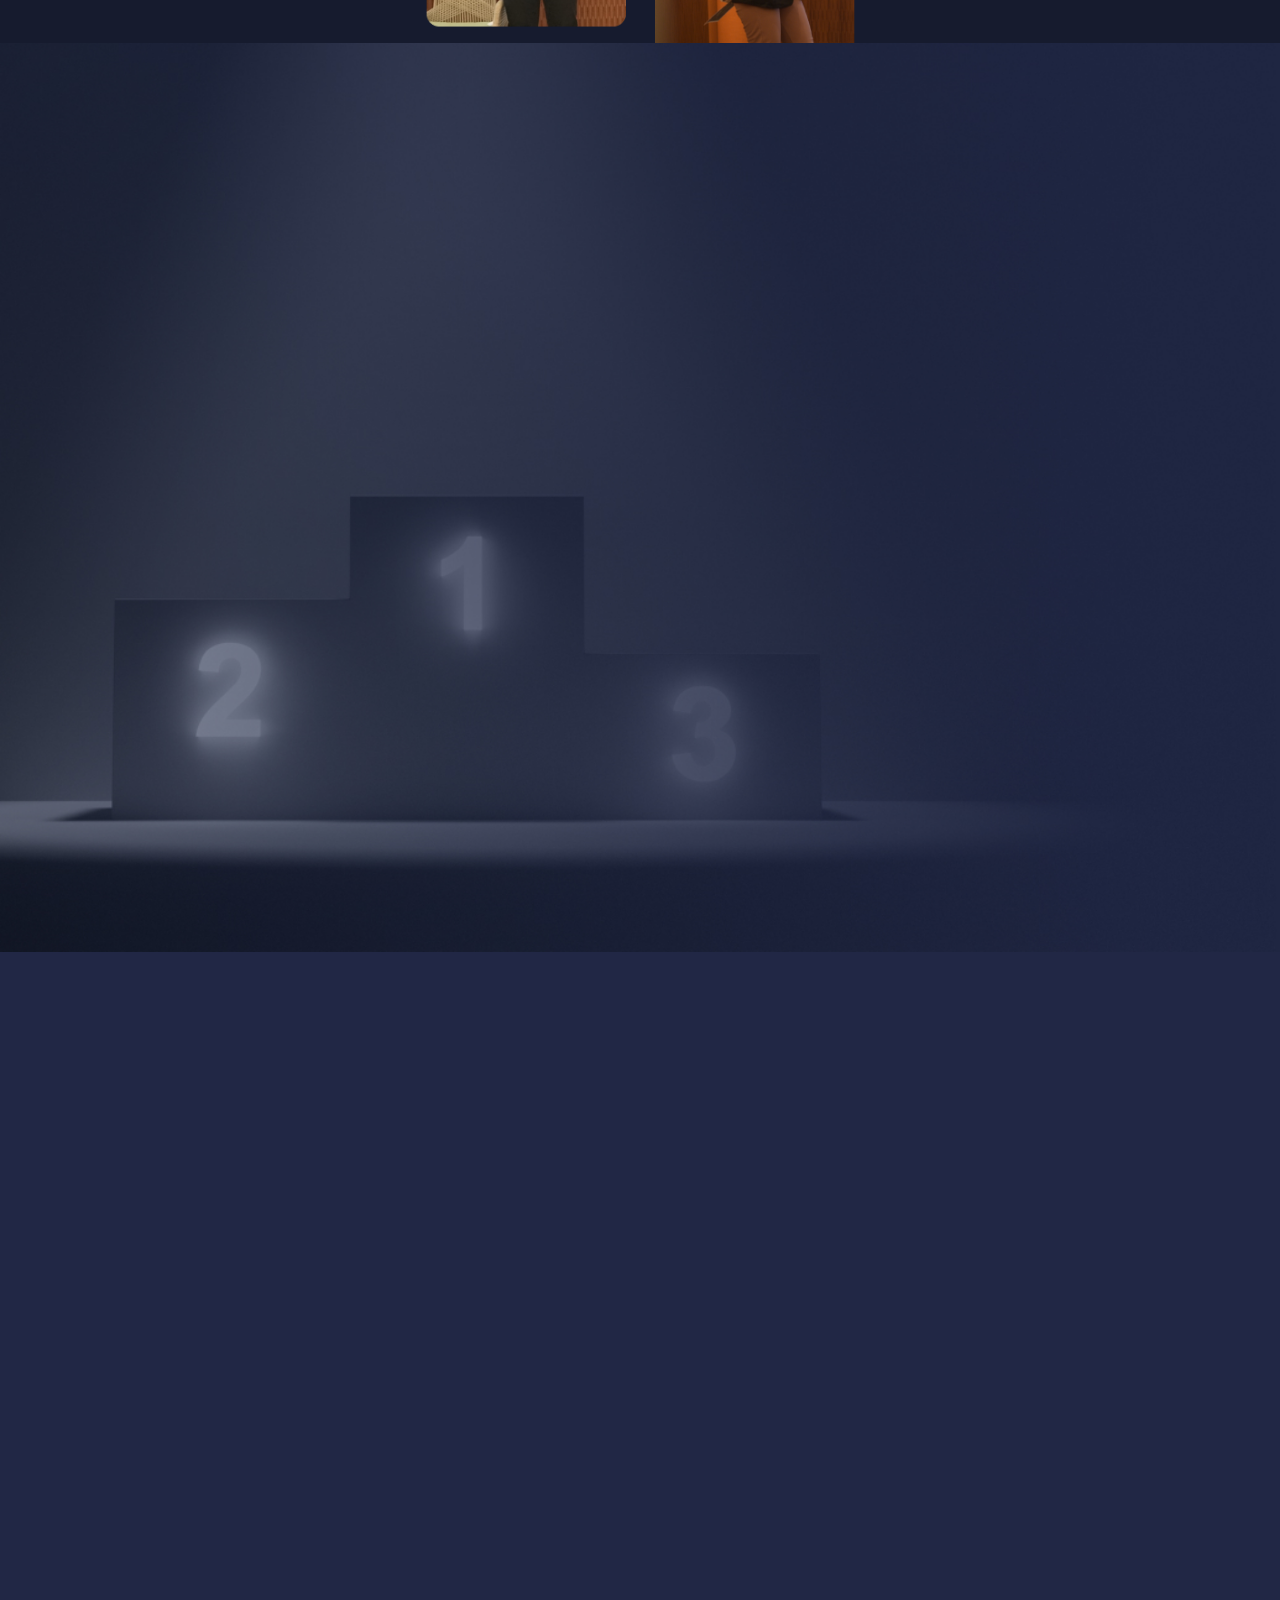
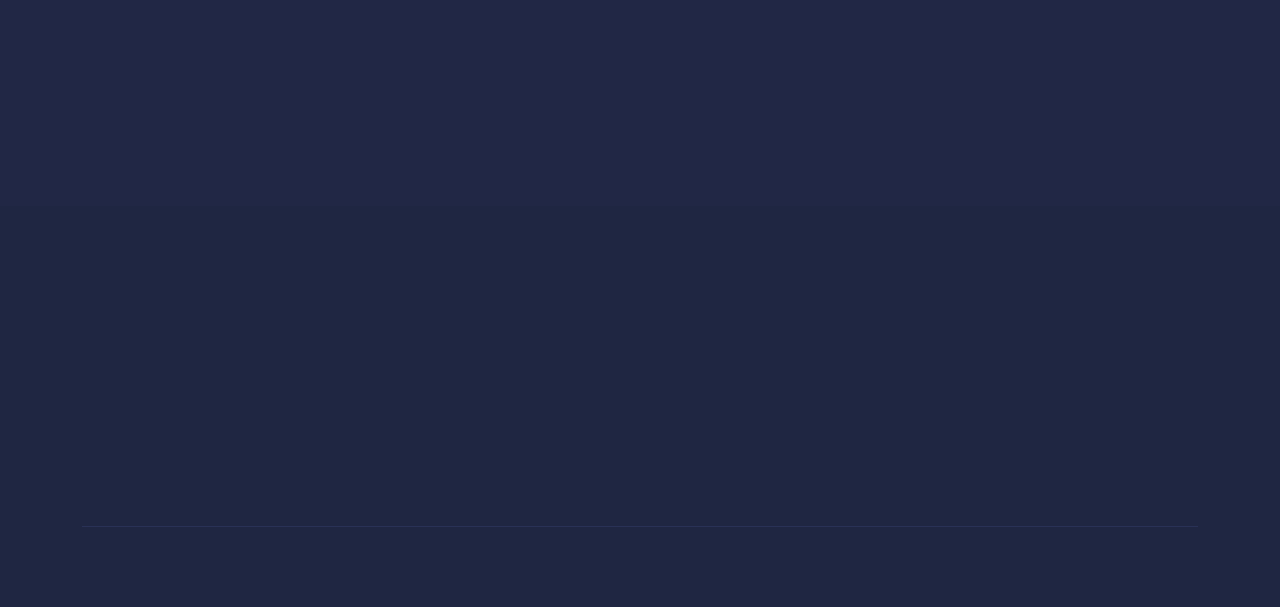
==== commit 1768ec69: "update UI" ====
--- a/index.html
+++ b/index.html
@@ -294,8 +294,8 @@
 								</a>
 							</div>
 
-							<div data-animate="fadeInUp" data-delay="10" class="col-lg-6 text-center">
-								<img src="assets/images/header.svg" alt="Header">
+							<div data-animate="fadeInUp" data-delay="10" class="col-lg-6 text-center d-none d-lg-block">
+								<img src="assets/images/header-photo.png" alt="Header">
 							</div>
 						</div>
 					</div>
@@ -318,21 +318,36 @@
 				<div id="section-about" class="page-section about bg-dark pt-6">
 
 					<div class="container clearfix">
-						<h5 class="text-uppercase ls4 fw-normal mb-3 fc-secondary text-center" data-animate="fadeInUp" data-delay="10">About</h5>
-						<div class="row gx-6 gy-5">
+						<div class="row gx-6 gy-5 align-items-center mb-6">
 							<div class="col-lg-6">
+								<h5 class="text-uppercase ls4 fw-normal mb-3 fc-secondary" data-animate="fadeInUp" data-delay="10">About</h5>
 								<h2 class="text-capitalize fw-bold font-body" data-animate="fadeInUp" data-delay="20">Bio Farma, The Pharmaceutical SOE Holding</h2>
-								<p data-animate="fadeInUp" data-delay="30" class="fc-muted">
+								<p data-animate="fadeInUp" data-delay="30" class="fc-muted mb-0">
 									The Pharmaceutical SOE Holding was formed on January 31, 2020, consisting of PT Bio Farma (Persero), PT Kimia Farma Tbk, and PT Indofarma Tbk. In 2021, PT INUKI also joined the holding company. Each members of the Holding have different business focus : PT Bio Farma (Persero) focuses on life science business, PT Kimia Farma Tbk focuses on medicine business, PT Indofarma Tbk focuses on herbal and medical device business, and PT INUKI operates in the nuclear technology industry. The purpose of Pharmaceutical SOE Holding establishment is to strengthen the national pharmaceutical industry independence, increase national product availability, and create joint innovations in supply of pharmaceutical products.
 								</p>
 							</div>
 
 							<div class="col-lg-6">
-								<h2 class="text-capitalize fw-bold font-body" data-animate="fadeInUp" data-delay="40">MIT Hacking Medicine</h2>
-								<p data-animate="fadeInUp" data-delay="50" class="fc-muted">
+								<div data-animate="fadeInUp" data-delay="10">
+									<img src="assets/images/biofarma-photo.jpg" alt="biofarma" class="rounded-14">
+								</div>
+							</div>
+						</div>
+
+						<div class="row gx-6 gy-5 align-items-center">
+							<div class="col-lg-6 order-last order-lg-first">
+								<div data-animate="fadeInUp" data-delay="10">
+									<img src="assets/images/mit-photo.jpg" alt="biofarma" class="rounded-14">
+								</div>
+							</div>
+
+							<div class="col-lg-6 order-first order-lg-last">
+								<h5 class="text-uppercase ls4 fw-normal mb-3 fc-secondary" data-animate="fadeInUp" data-delay="10">About</h5>
+								<h2 class="text-capitalize fw-bold font-body" data-animate="fadeInUp" data-delay="20">MIT Hacking Medicine</h2>
+								<p data-animate="fadeInUp" data-delay="30" class="fc-muted">
 									MIT Hacking Medicine has facilitated hackathon events in nearly a dozen countries and multiple U.S. states. It aims to energize the healthcare community and accelerate medical innovation. 
 								</p>
-								<p data-animate="fadeInUp" data-delay="60" class="fc-muted">
+								<p data-animate="fadeInUp" data-delay="40" class="fc-muted mb-0">
 									MIT Hacking Medicine routinely collaborates with prominent organizations and corporations, such as The Kauffman Foundation, Massachusetts General Hospital, Emergency Nurses Association, Pfizer, Microsoft, Samsung, GE, Merck, and AthenaHealth. The group has also been featured in top media outlets such as SXSW, The Wall Street Journal, Slate, and Wired. 
 								</p>
 							</div>
@@ -847,7 +862,7 @@
 					</div>
 				</div>
 
-				<div id="section-participant" class="page-section participant bg-dark-2 pt-6">
+				<div id="section-participant" class="page-section participant bg-dark-2 pt-6 pb-0">
 
 						<div class="center container">
 							<h5 class="text-uppercase ls4 fw-normal mb-2 fc-secondary" data-animate="fadeInUp" data-delay="10">Participants</h5>
@@ -860,9 +875,8 @@
 						<div class="row clearfix mt-6 bg-dark">
 
 							<div class="row align-items-stretch">
-
-								<div data-animate="fadeInLeft" data-delay="40" class="col-lg-4 d-none d-md-block" style="background: url('assets/images/participant.jpg') center center no-repeat; background-size: cover;"></div>
-								<div class="col-lg-8">
+								<!-- <div data-animate="fadeInLeft" data-delay="40" class="col-lg-4 d-none d-md-block" style="background: url('assets/images/participant.jpg') center center no-repeat; background-size: cover;"></div> -->
+								<div class="col-lg-12">
 									<div class="row align-items-stretch grid-border clearfix">
 										<div class="col-lg-4 col-md-6 col-padding" data-animate="fadeInUp" data-delay="50">
 											<div class="feature-box fbox-center fbox-dark fbox-plain">
@@ -926,14 +940,17 @@
 										</div>
 									</div>
 								</div>
-		
-							</div>
-
+							</div>
+
+							<div class="d-none d-lg-block parallax min-vh-100 dark m-0 border-0 d-flex" style="background: #161b2e url('assets/images/participant.png') center center no-repeat; background-size: cover;" data-bottom-top="background-position:0px 0px;" data-top-bottom="background-position:0px -300px;"></div>
+							<div class="d-lg-none d-lg-block m-0 border-0 participant-parallax">
+								<img src="assets/images/participant.png" alt="Participant">
+							</div>
 						</div>
 
 				</div>
 
-				<div id="section-winner" class="page-section winner bg-dark-2 pt-6">
+				<div id="section-winner" class="page-section winner pt-6">
 					<div class="container clearfix">
 
 						<div class="center">
@@ -944,7 +961,7 @@
 						<div class="row clearfix mt-6 gx-6">
 
 							<div data-animate="fadeInUp" data-delay="30" class="col-lg-6 mb-5">
-								<img src="assets/images/winner.svg" alt="Winner">
+								<!-- <img src="assets/images/winner.svg" alt="Winner"> -->
 							</div>
 
 							<div class="col-lg-6">
@@ -1009,7 +1026,7 @@
 						</div>
 						
 						<div class="list clearfix mt-6" data-animate="fadeInUp" data-delay="30">
-							<div class="row gy-2">
+							<div class="row gy-2 justify-content-center">
 								<div class="col-xl-2 col-lg-3 col-md-4 col-6 p-4 center d-flex align-items-center justify-content-center">
 									<img src="assets/partners/BUMN.png" alt="Image">
 								</div>
--- a/css/custom.css
+++ b/css/custom.css
@@ -496,7 +496,7 @@
 }
 
 .track {
-    background-image: url("../assets/images/heritage.jpg");
+    background-image: url("../assets/images/track-bg.jpg");
     padding-bottom: 150px !important;
     /* background-image: linear-gradient(to top, rgba(0, 174, 191, 0.6), rgba(1, 33, 37, 0.9)), url("../assets/images/heritage.jpg"); */
     background-size: cover;
@@ -662,6 +662,11 @@
 .winner .prize:hover,
 .winner .flight:hover {
     transform: scale(1.2);
+}
+
+.winner {
+    background: url("../assets/images/winner-photo.jpg") center left no-repeat;
+    background-size: cover;
 }
 
 /* --------------------- Page Title --------------------- */
@@ -1323,6 +1328,14 @@
         border-bottom-color: #212745;
     }
 
+    .winner {
+        background: #1F2642 !important;  
+    }
+
+    .participant-parallax {
+        background: #161b2e;
+    }
+
     /* .dark #header.sticky-header #header-wrap, #header.sticky-header.dark #header-wrap {
         background-color: transparent;
     } */
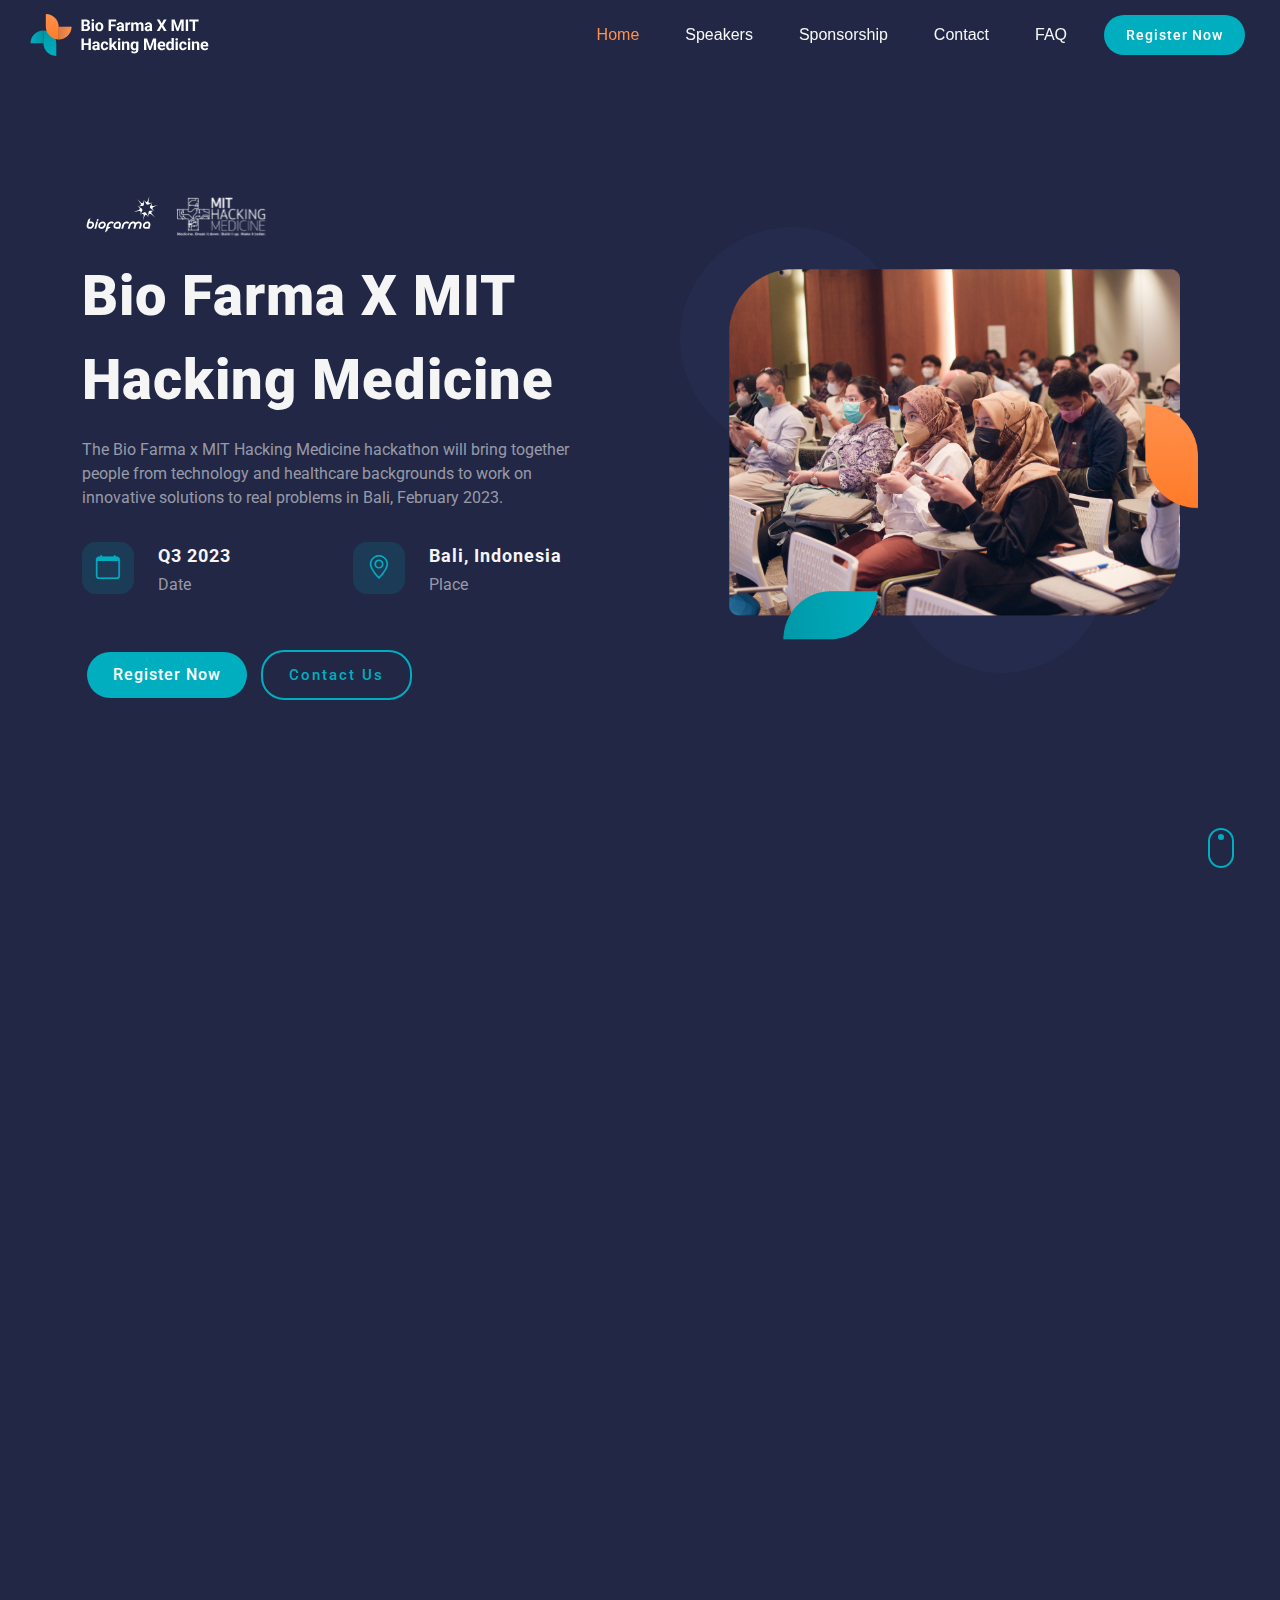
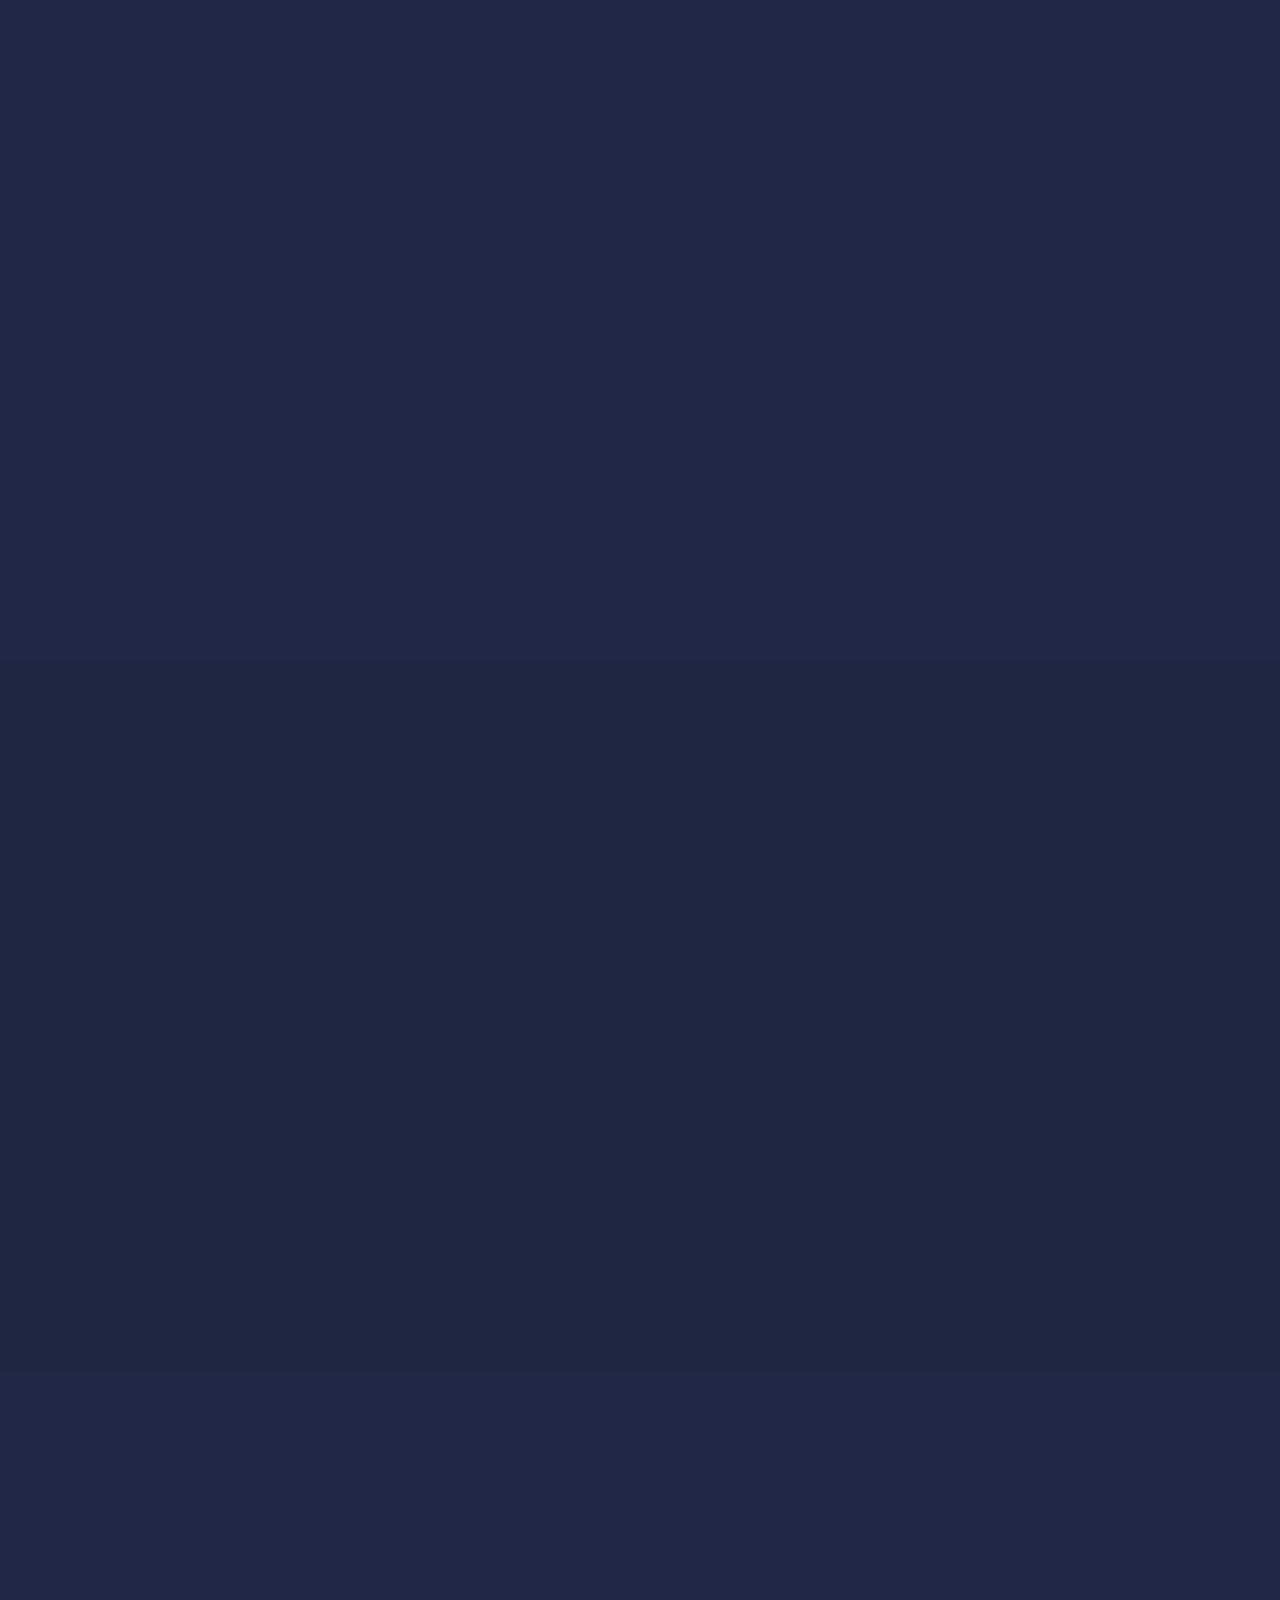
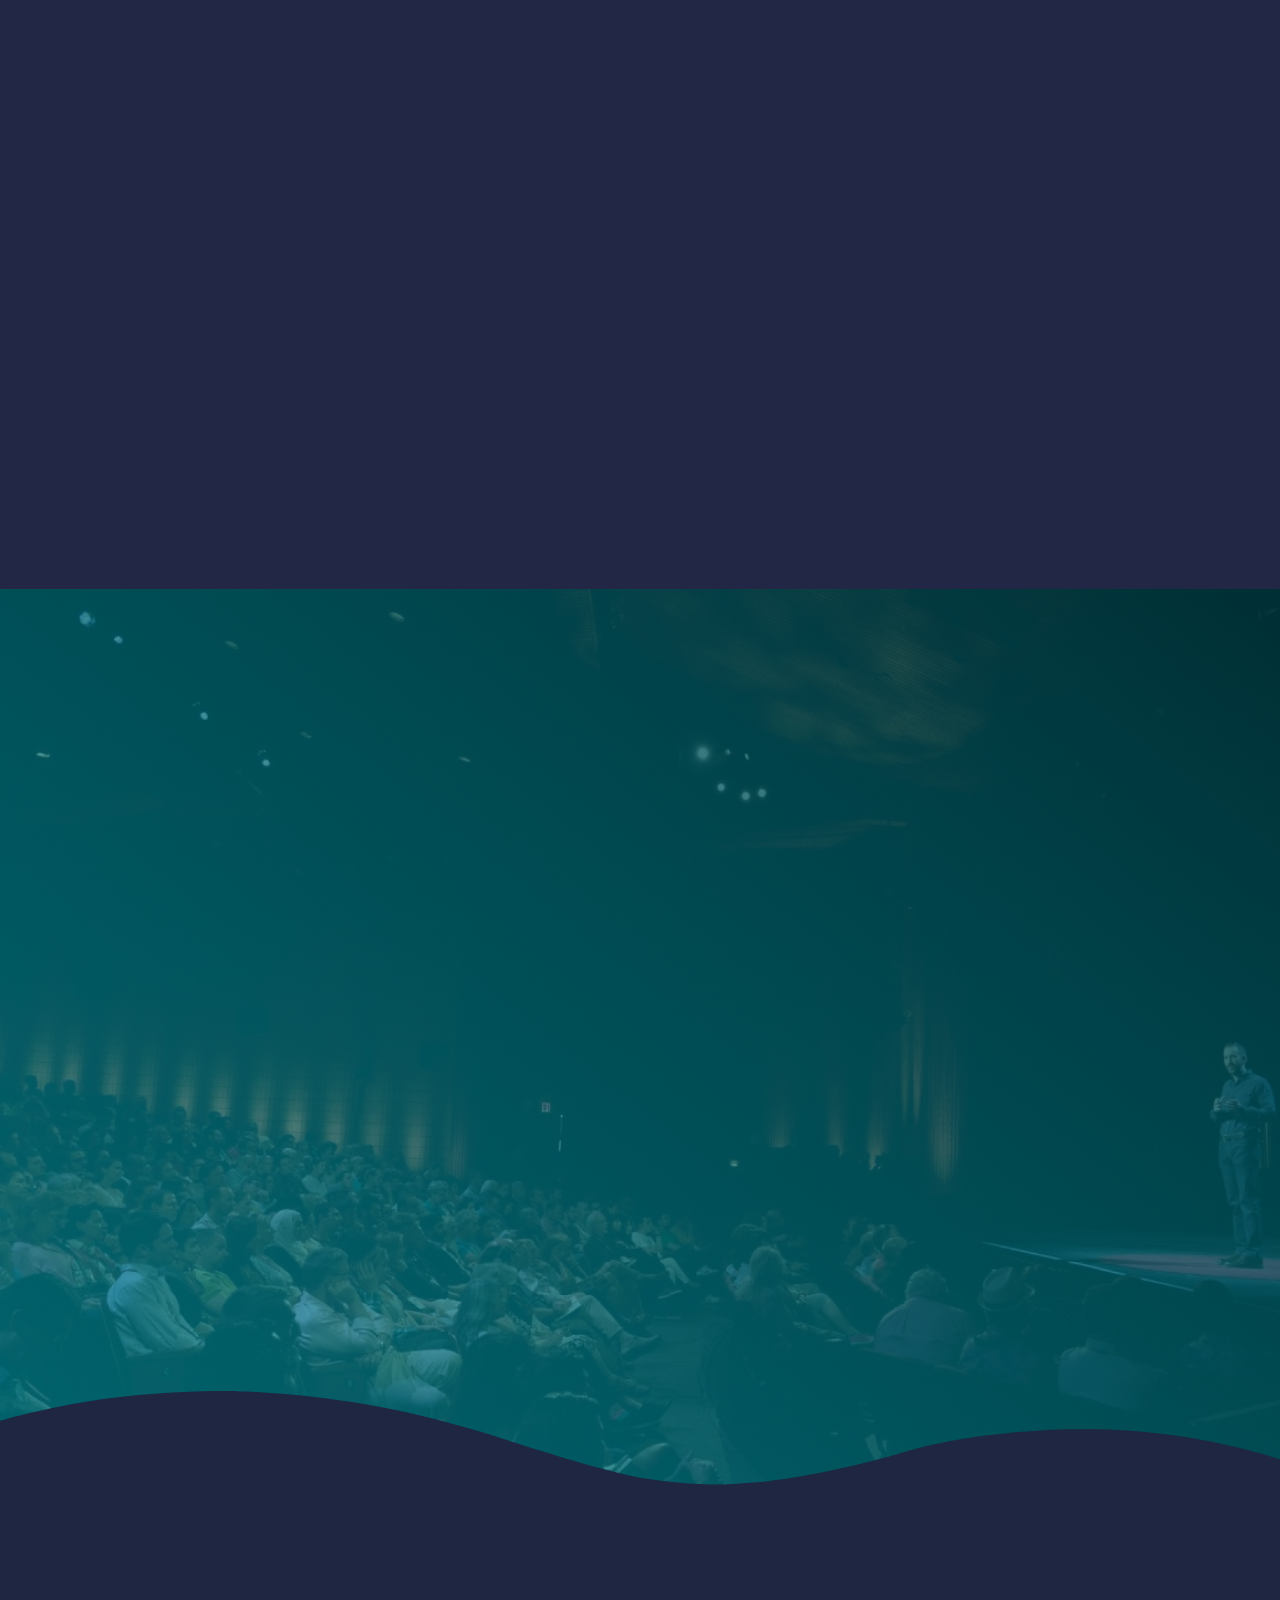
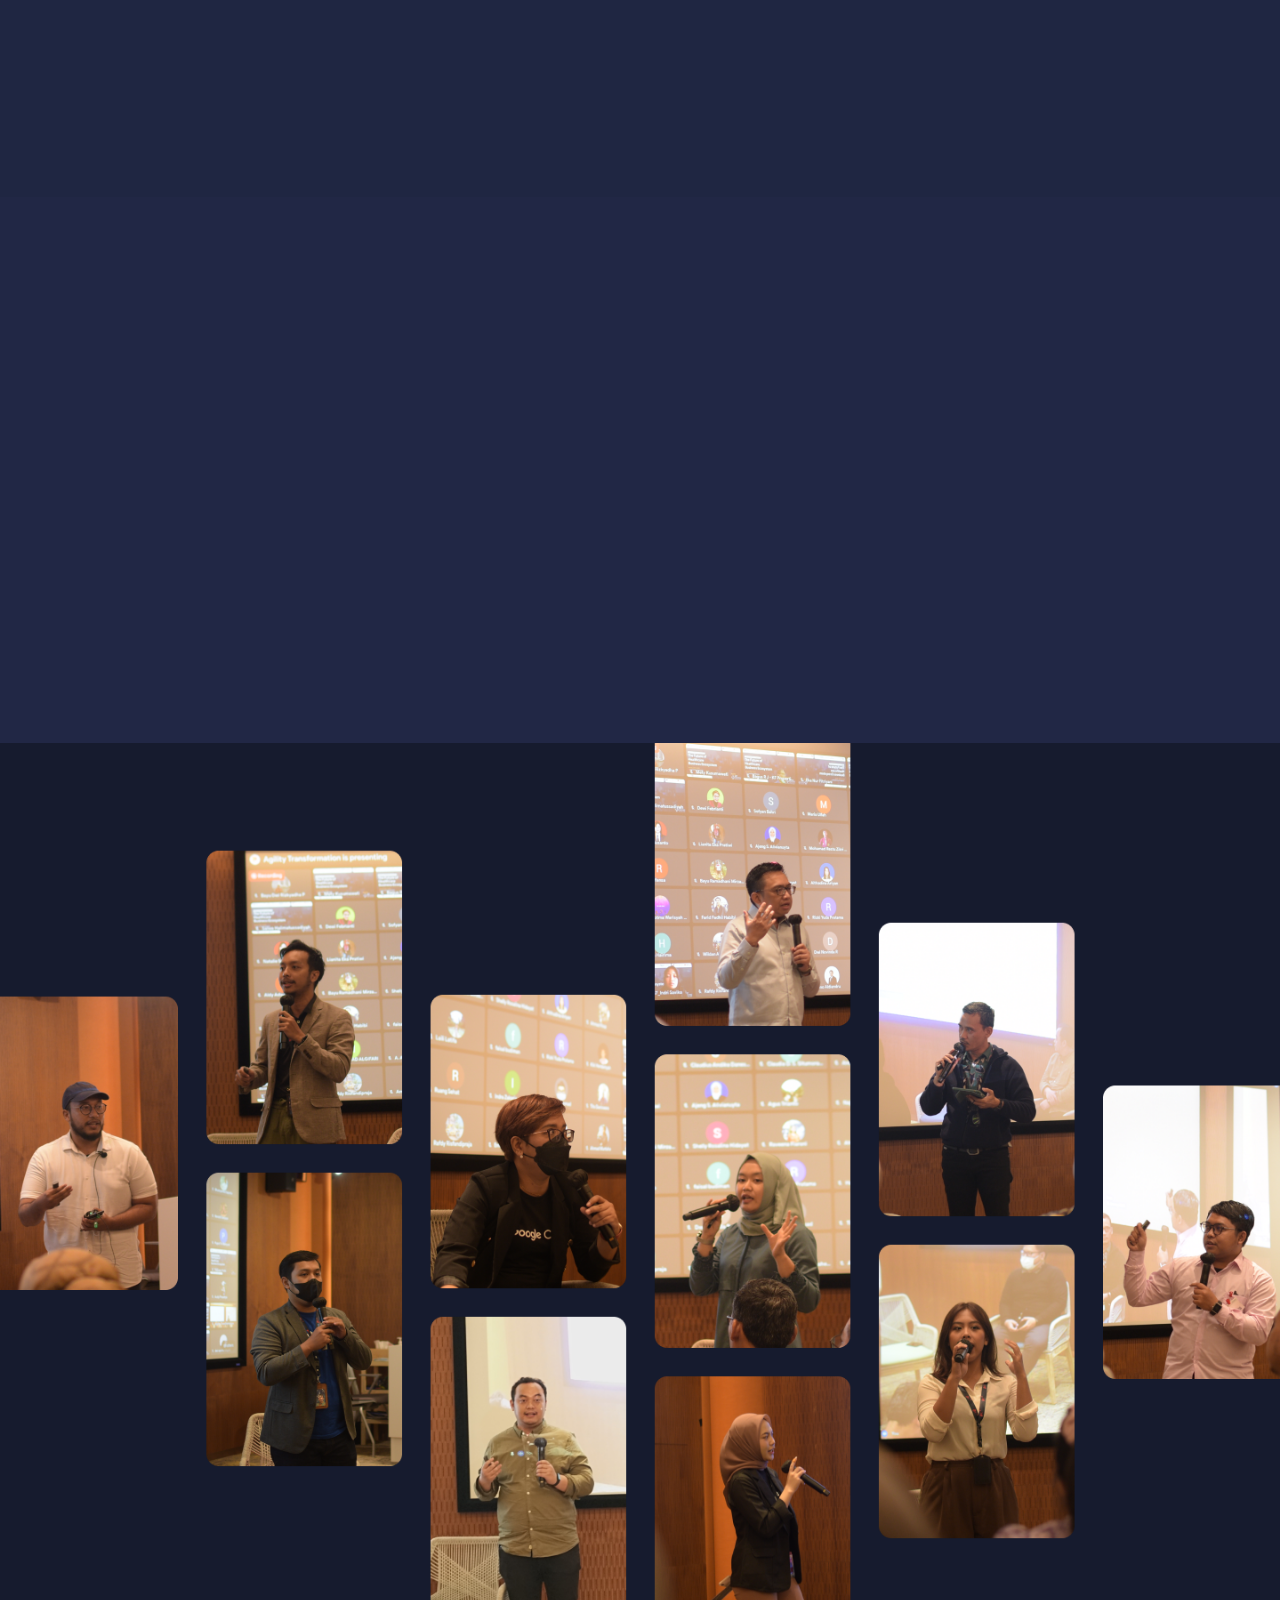
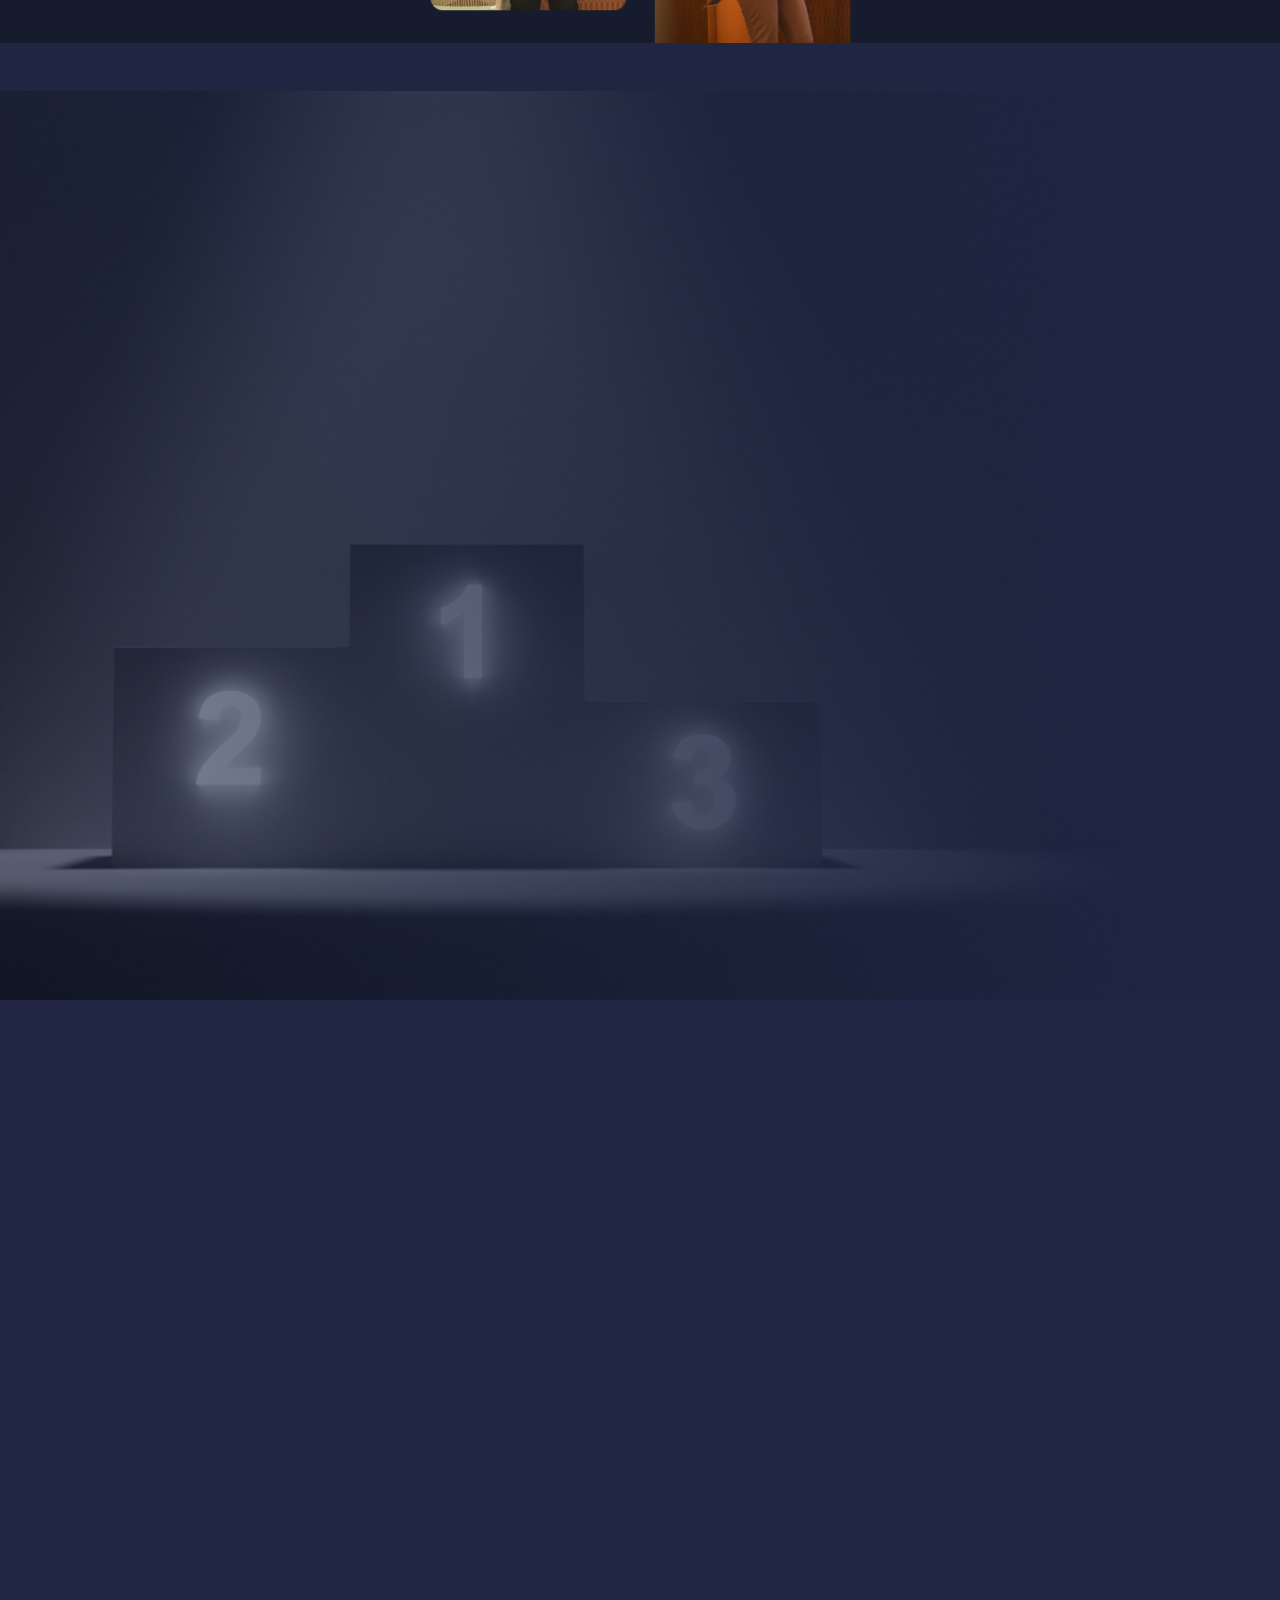
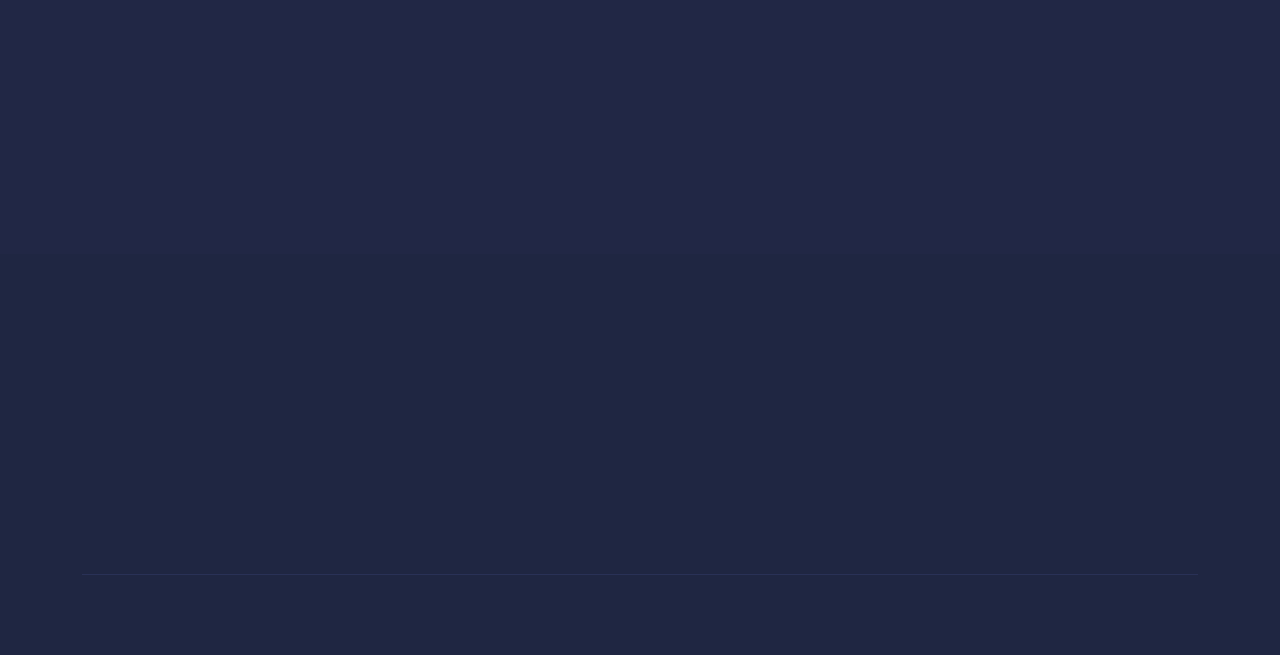
==== commit 57e2d9ff: "fix UI" ====
--- a/index.html
+++ b/index.html
@@ -941,12 +941,18 @@
 									</div>
 								</div>
 							</div>
-
-							<div class="d-none d-lg-block parallax min-vh-100 dark m-0 border-0 d-flex" style="background: #161b2e url('assets/images/participant.png') center center no-repeat; background-size: cover;" data-bottom-top="background-position:0px 0px;" data-top-bottom="background-position:0px -300px;"></div>
-							<div class="d-lg-none d-lg-block m-0 border-0 participant-parallax">
-								<img src="assets/images/participant.png" alt="Participant">
-							</div>
-						</div>
+						</div>
+
+						<div class="d-none d-lg-block parallax min-vh-100 dark m-0 border-0 d-flex" style="background: #161b2e url('assets/images/participant.png') center center no-repeat; background-size: cover;" data-bottom-top="background-position:0px 0px;" data-top-bottom="background-position:0px -300px;"></div>
+
+				</div>
+
+				<div id="section-participant-image" class="page-section bg-dark-2 pb-0 pt-5">
+					<div class="container clearfix">
+						<div class="d-lg-none d-lg-block m-0 border-0">
+							<img src="assets/images/participant-mobile.png" alt="Participant">
+						</div>
+					</div>
 
 				</div>
 
--- a/css/custom.css
+++ b/css/custom.css
@@ -1345,6 +1345,13 @@
     .sticky-header .menu-container {
         margin: 0;
     }
+    #slider .slider-inner {
+        position: relative;
+        display: -ms-flexbox;
+        display: flex;
+        flex-grow: 1;
+        align-items: normal;
+      }
 }
 
 @media (min-width: 992px) {
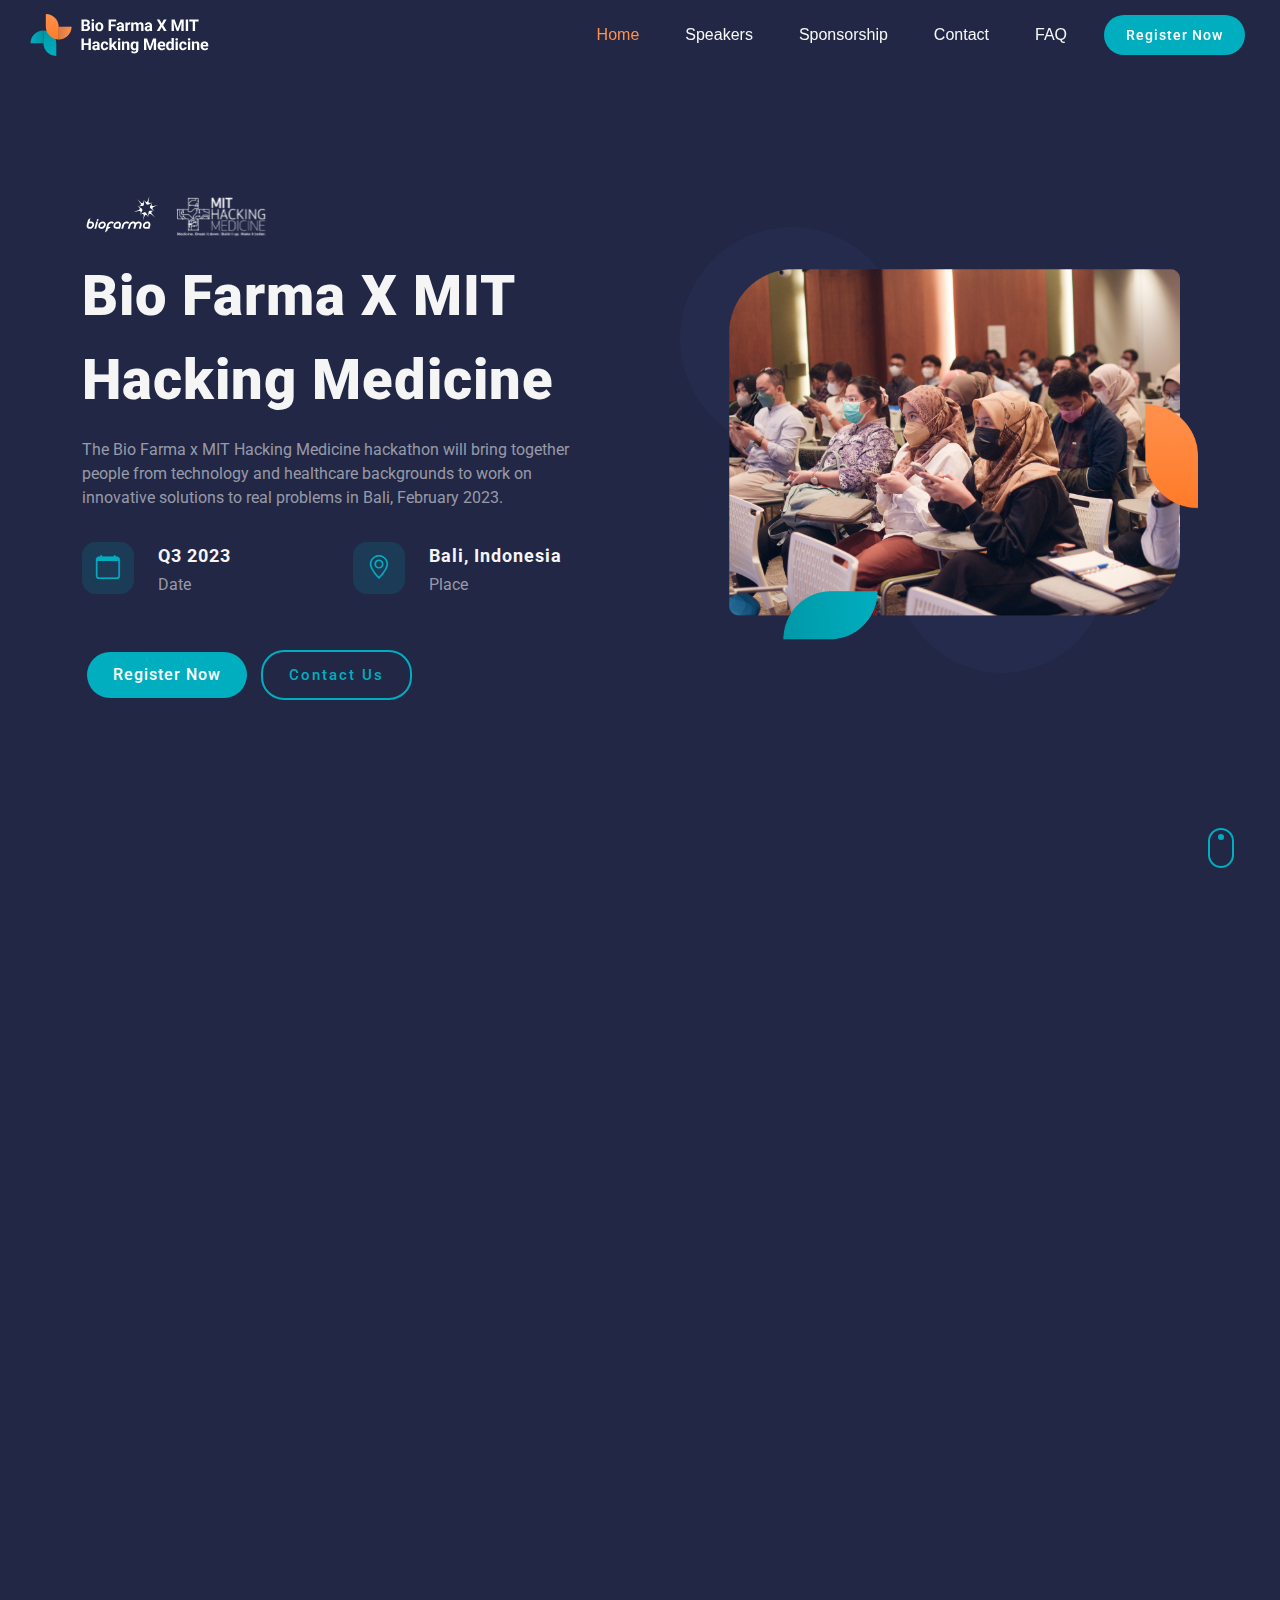
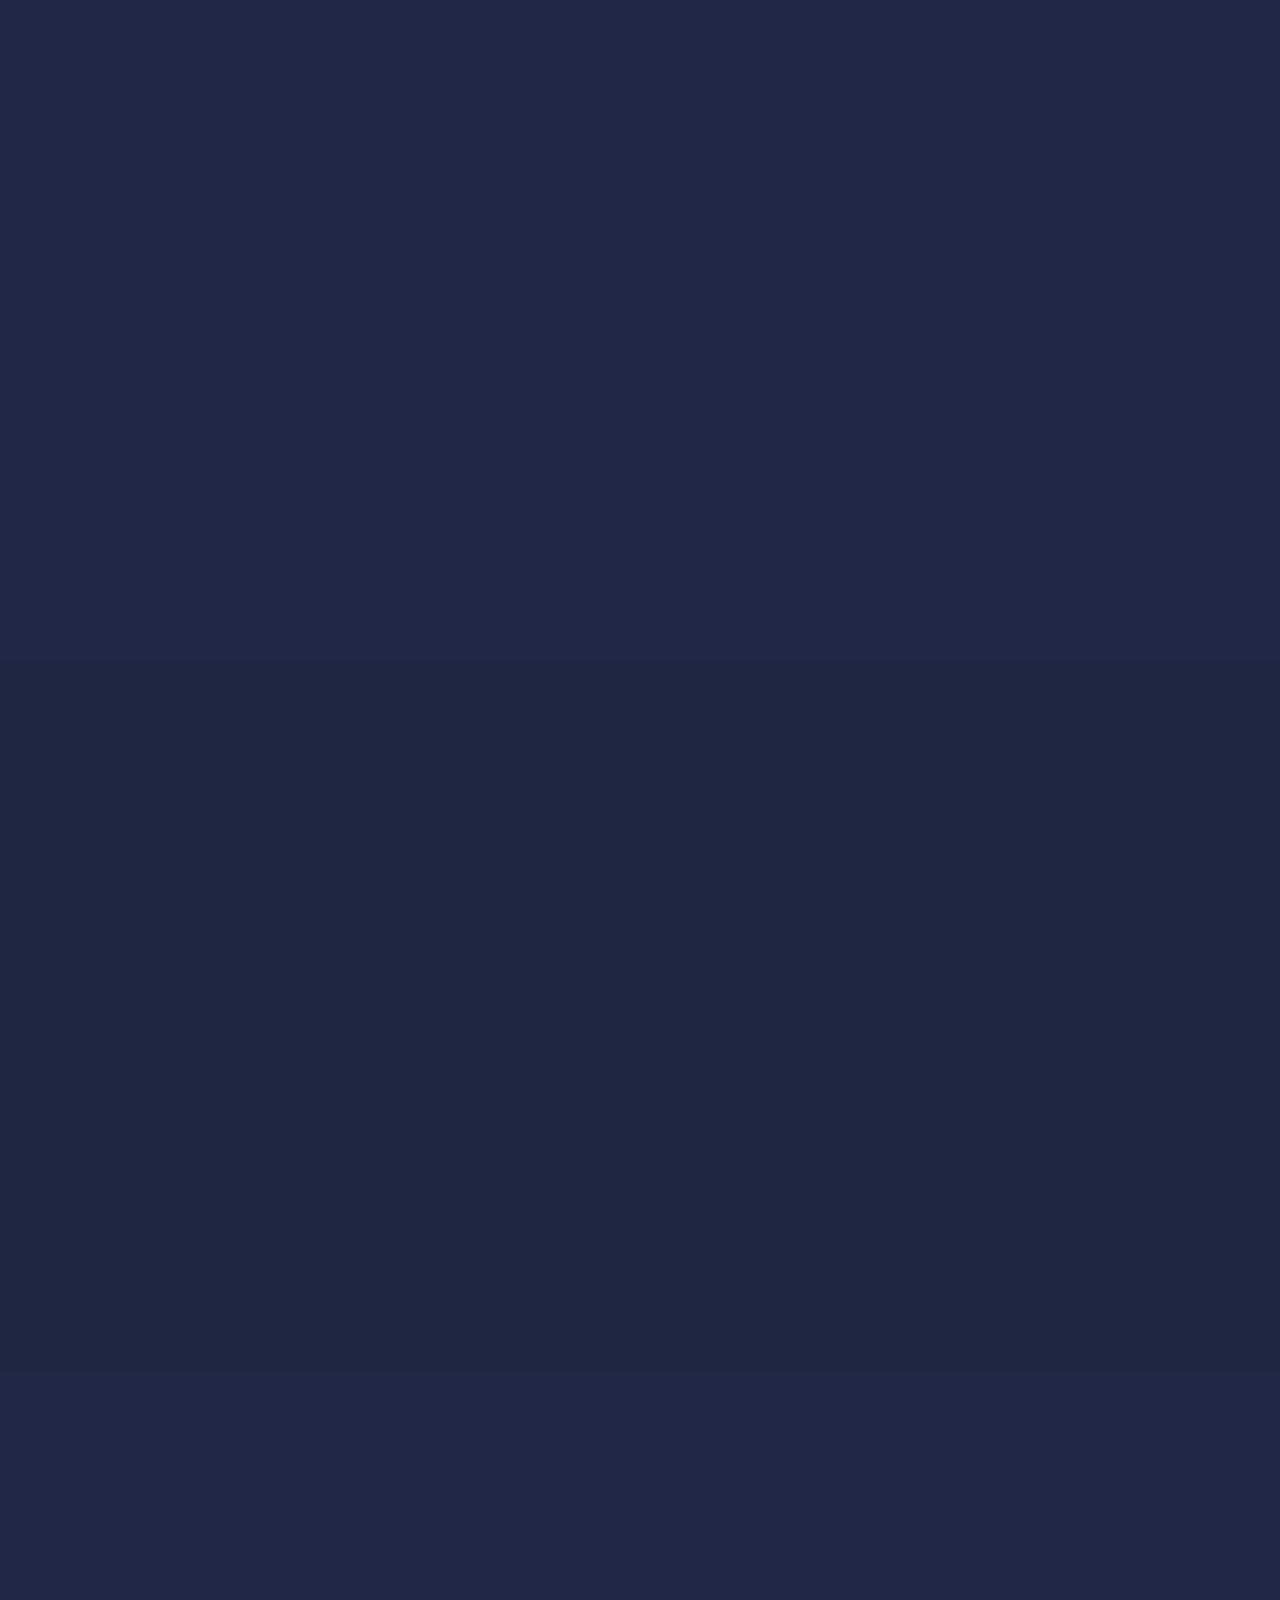
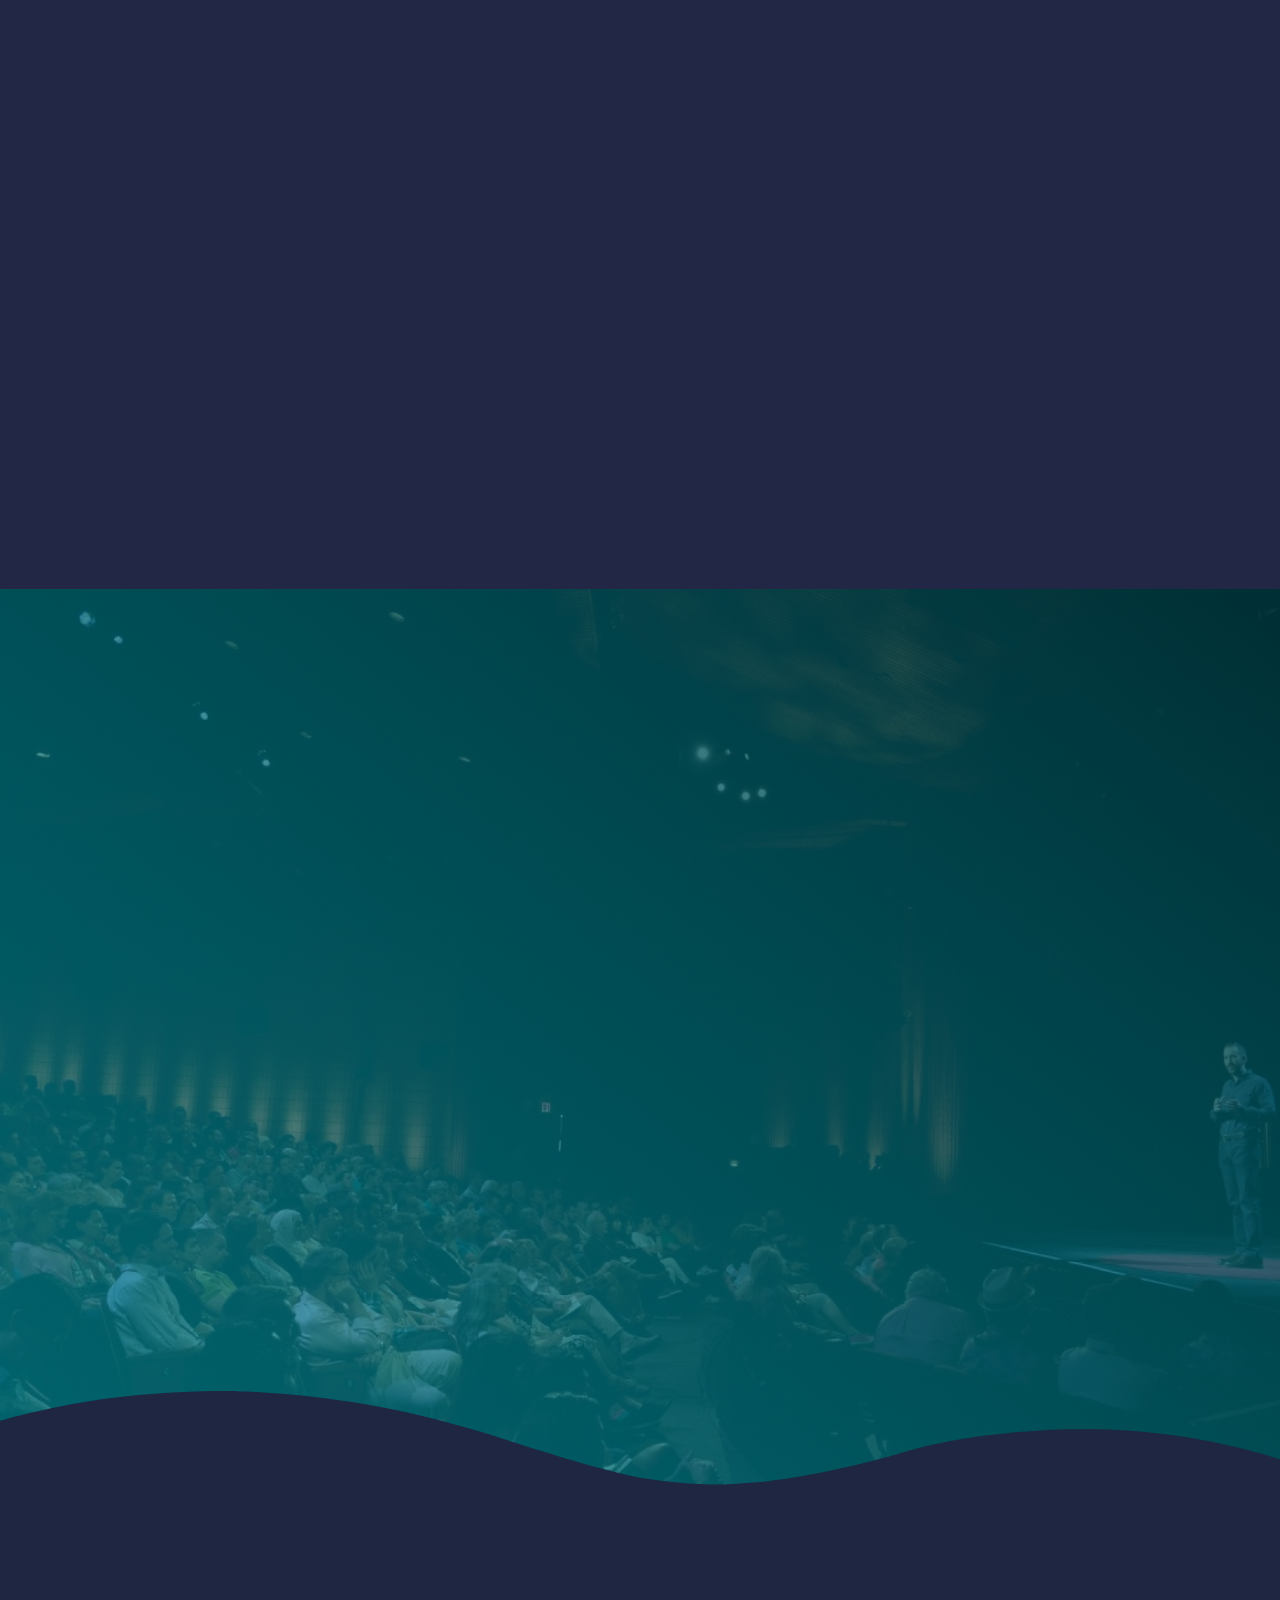
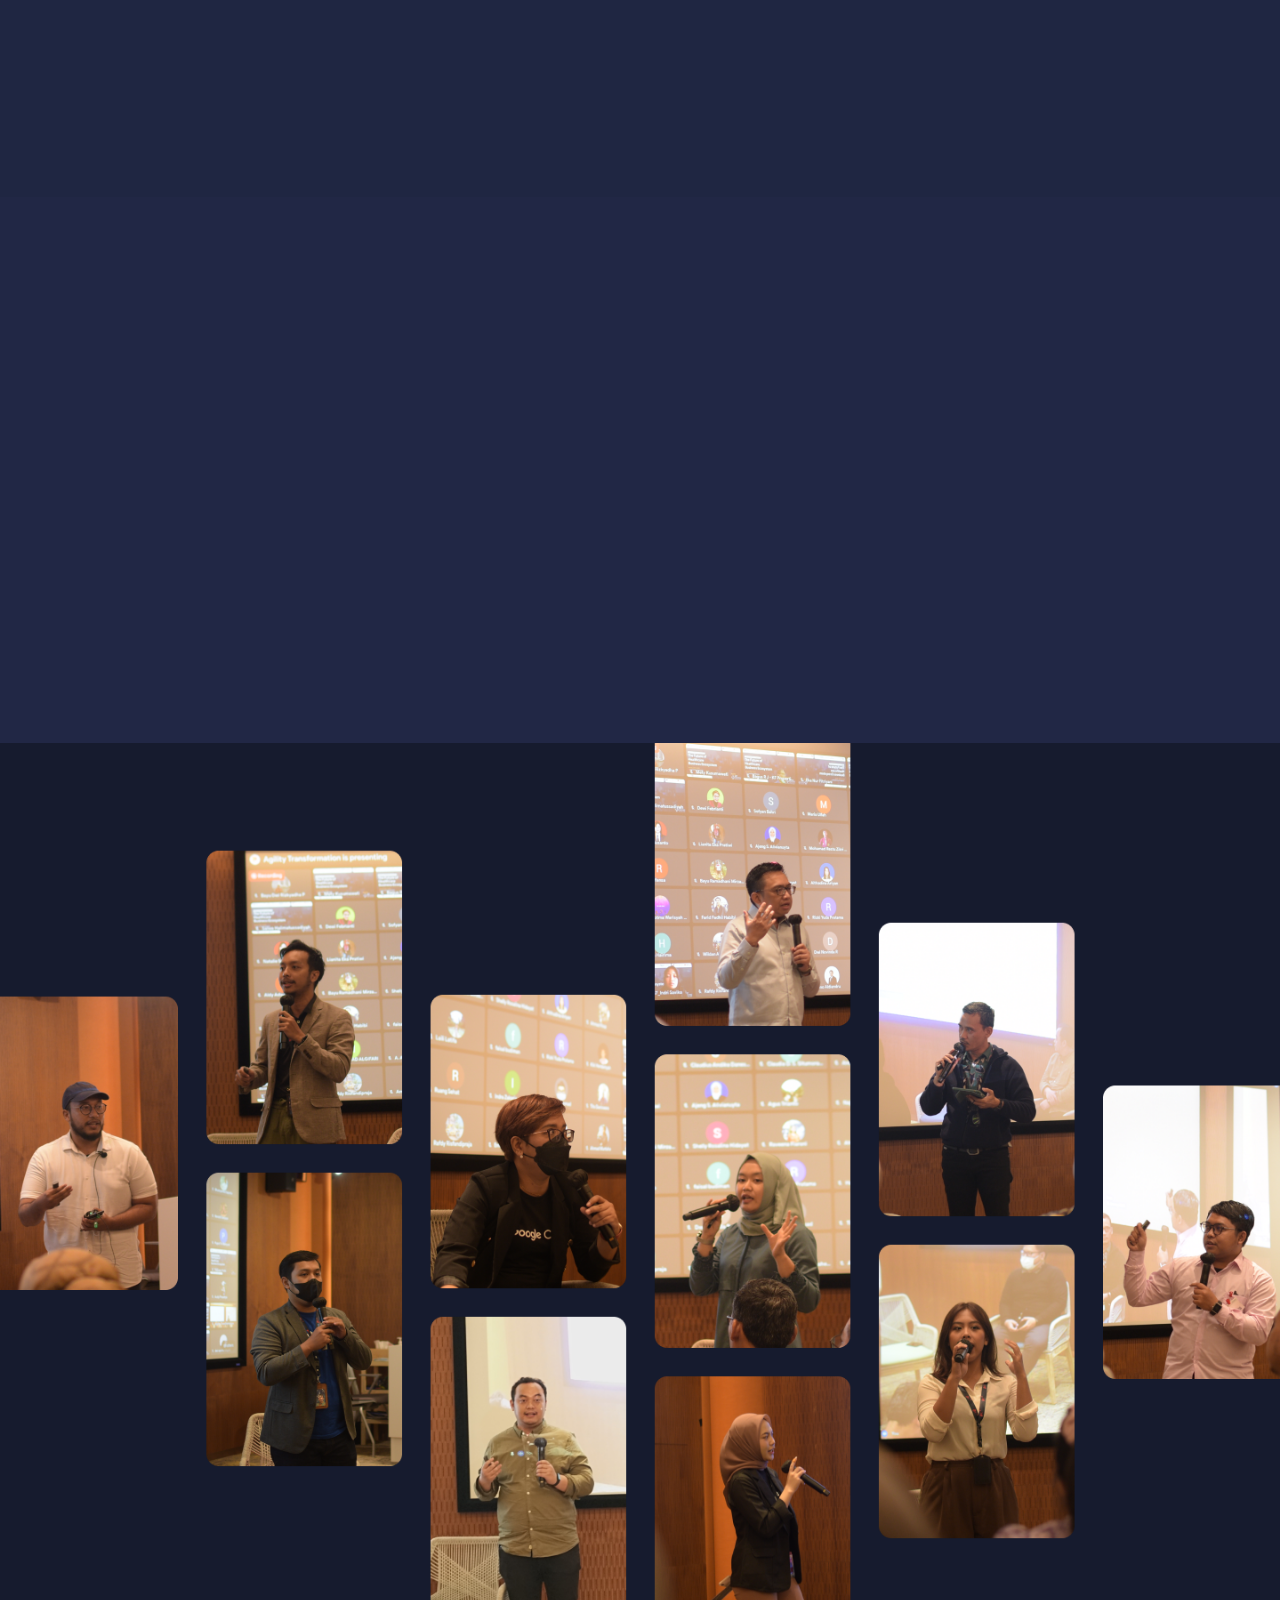
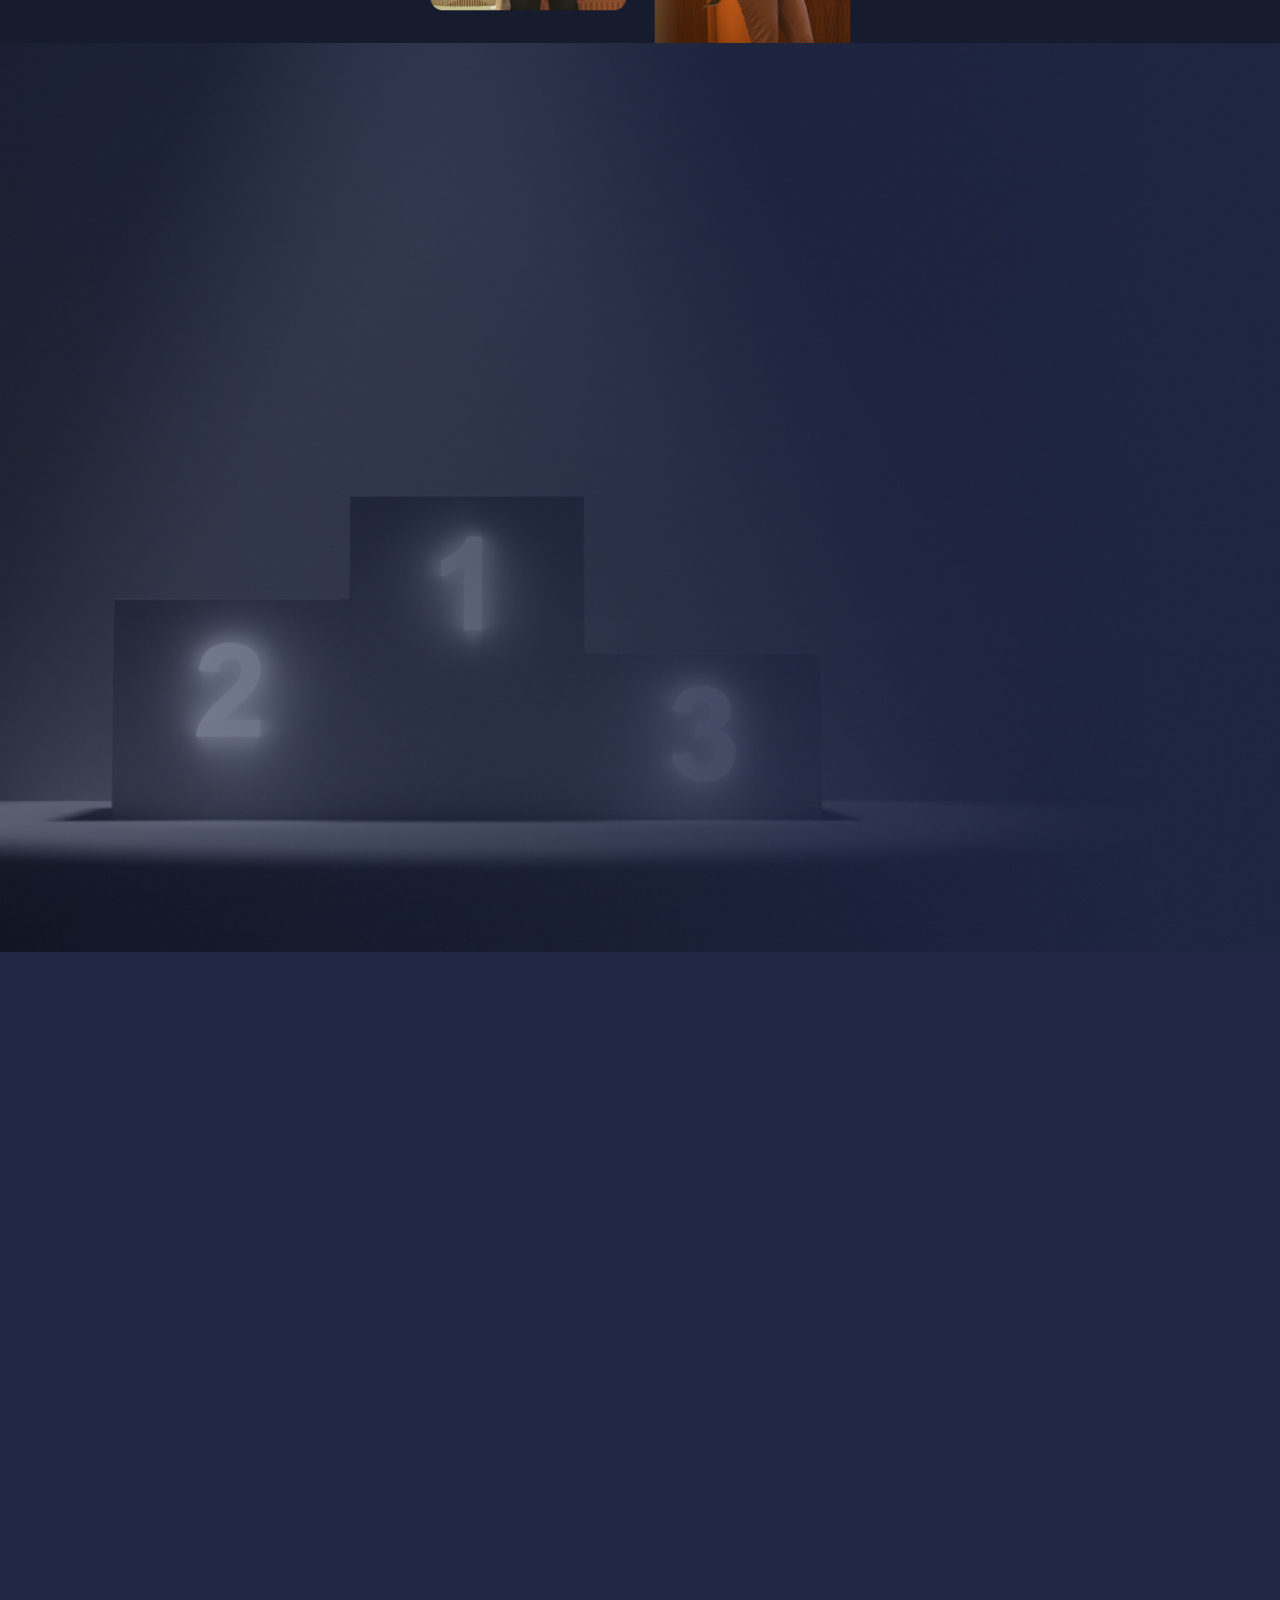
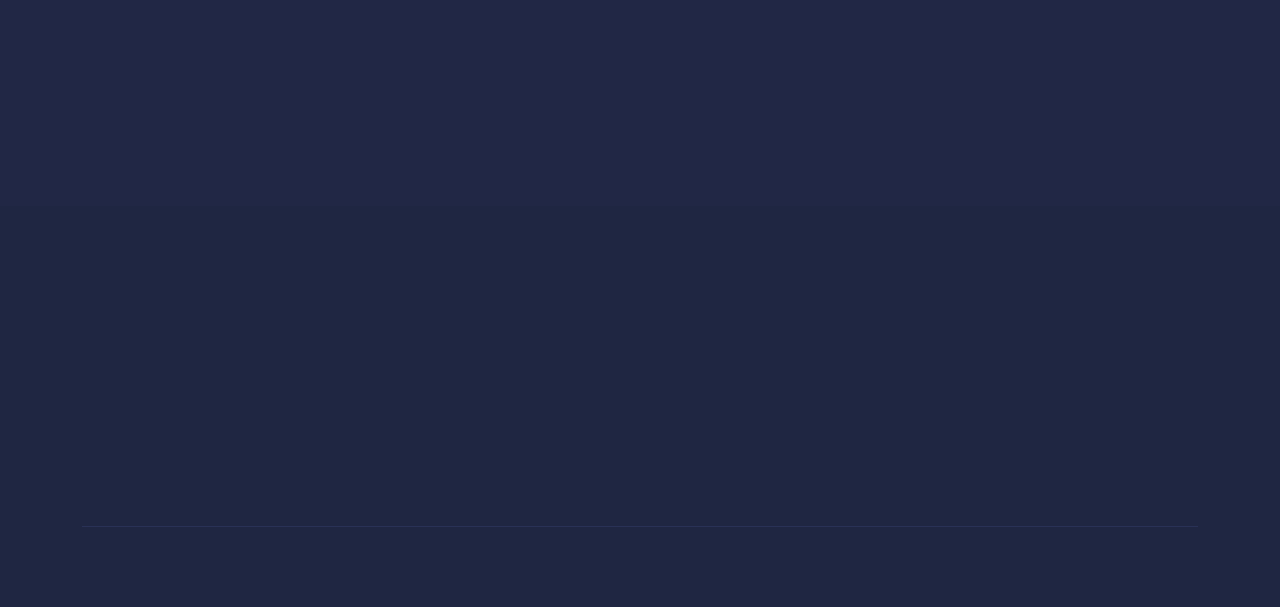
==== commit d4dfc3db: "fix" ====
--- a/index.html
+++ b/index.html
@@ -947,7 +947,7 @@
 
 				</div>
 
-				<div id="section-participant-image" class="page-section bg-dark-2 pb-0 pt-5">
+				<div id="section-participant-image" class="page-section bg-dark-2 pb-0 pt-5 d-md-none d-md-block">
 					<div class="container clearfix">
 						<div class="d-lg-none d-lg-block m-0 border-0">
 							<img src="assets/images/participant-mobile.png" alt="Participant">
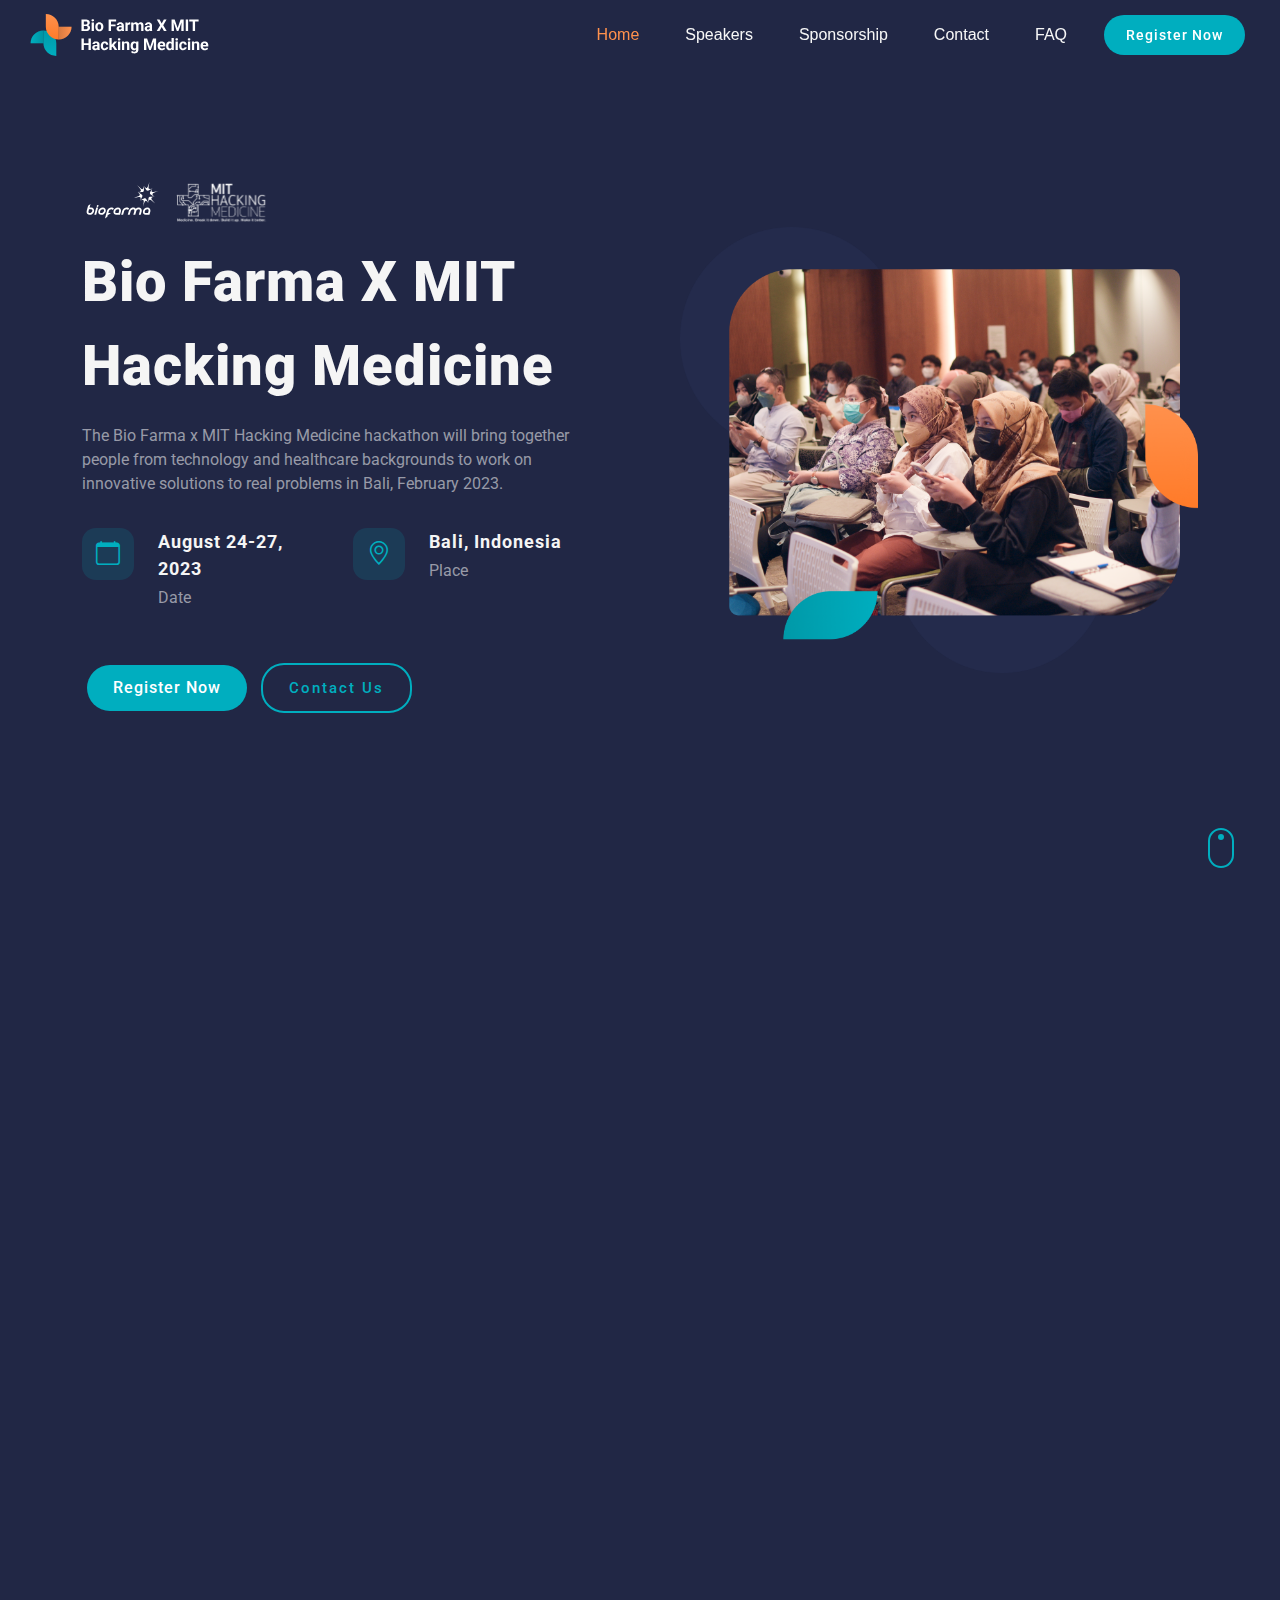
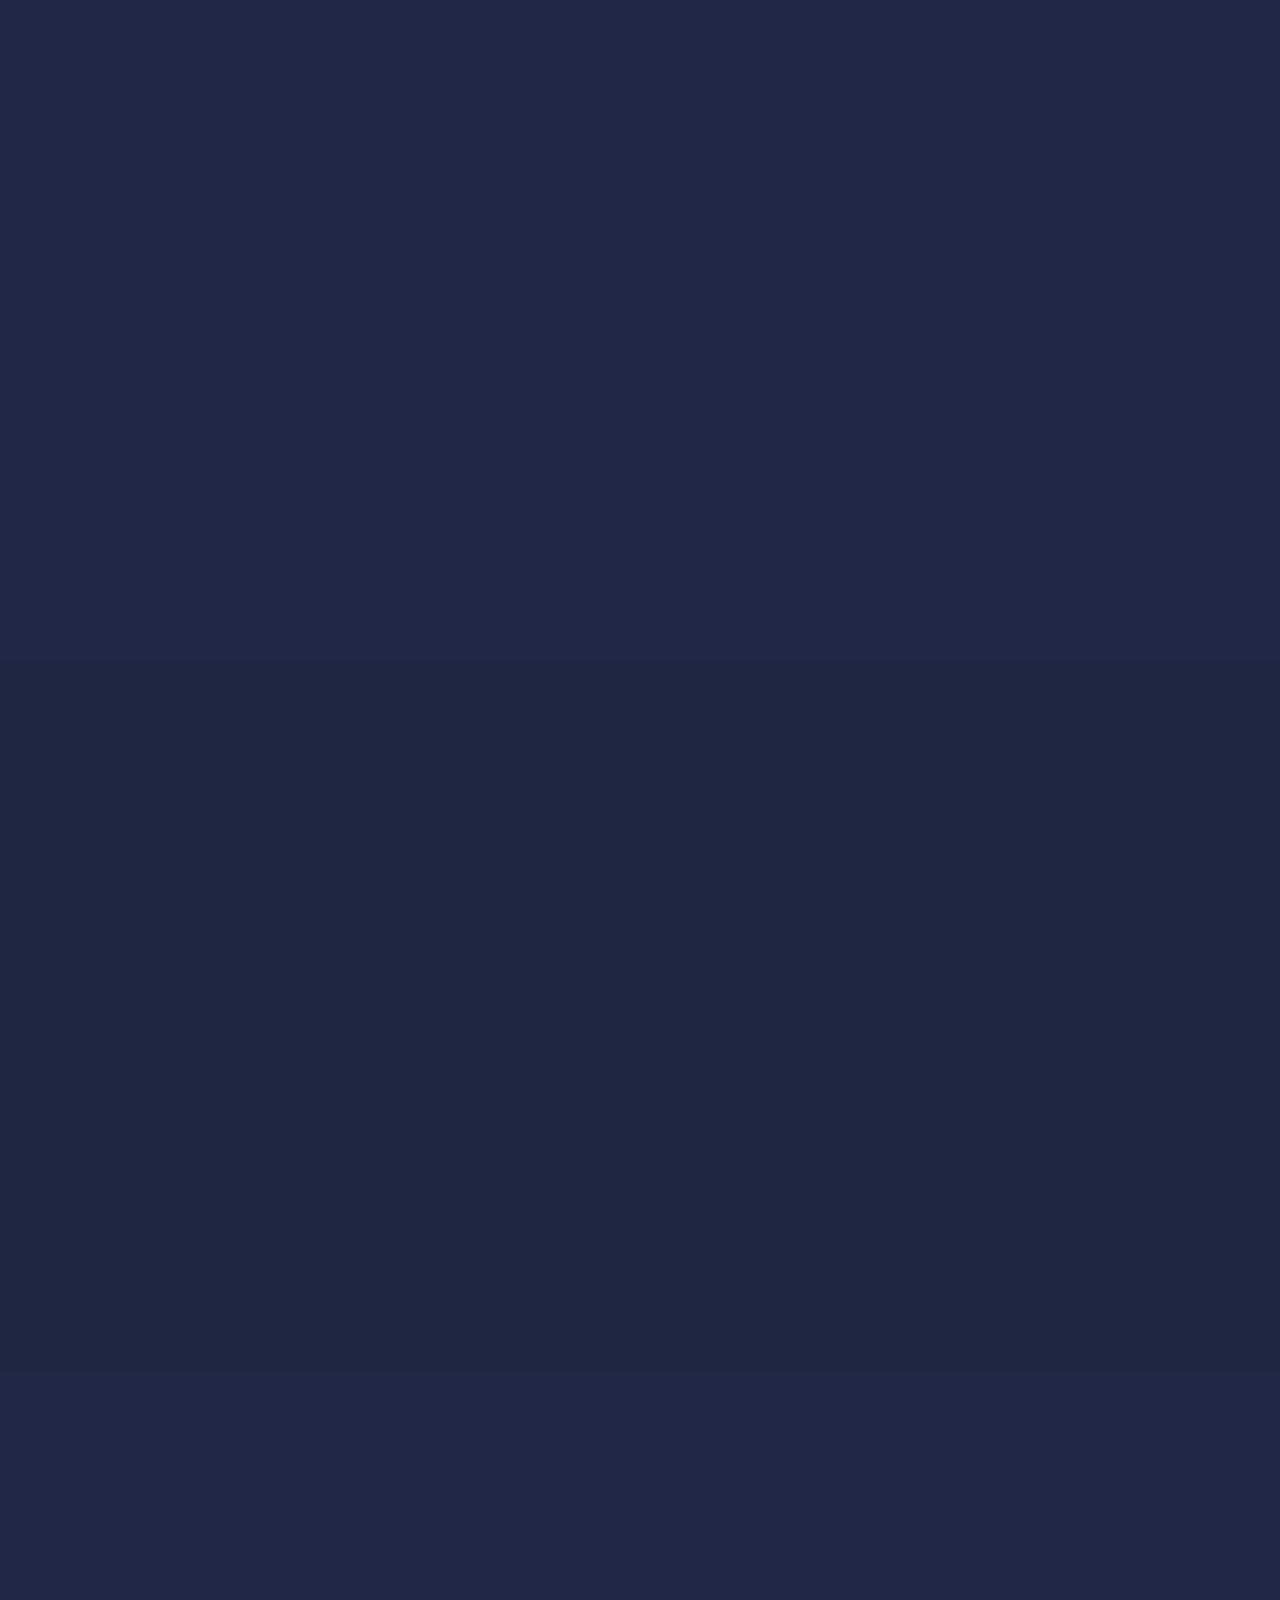
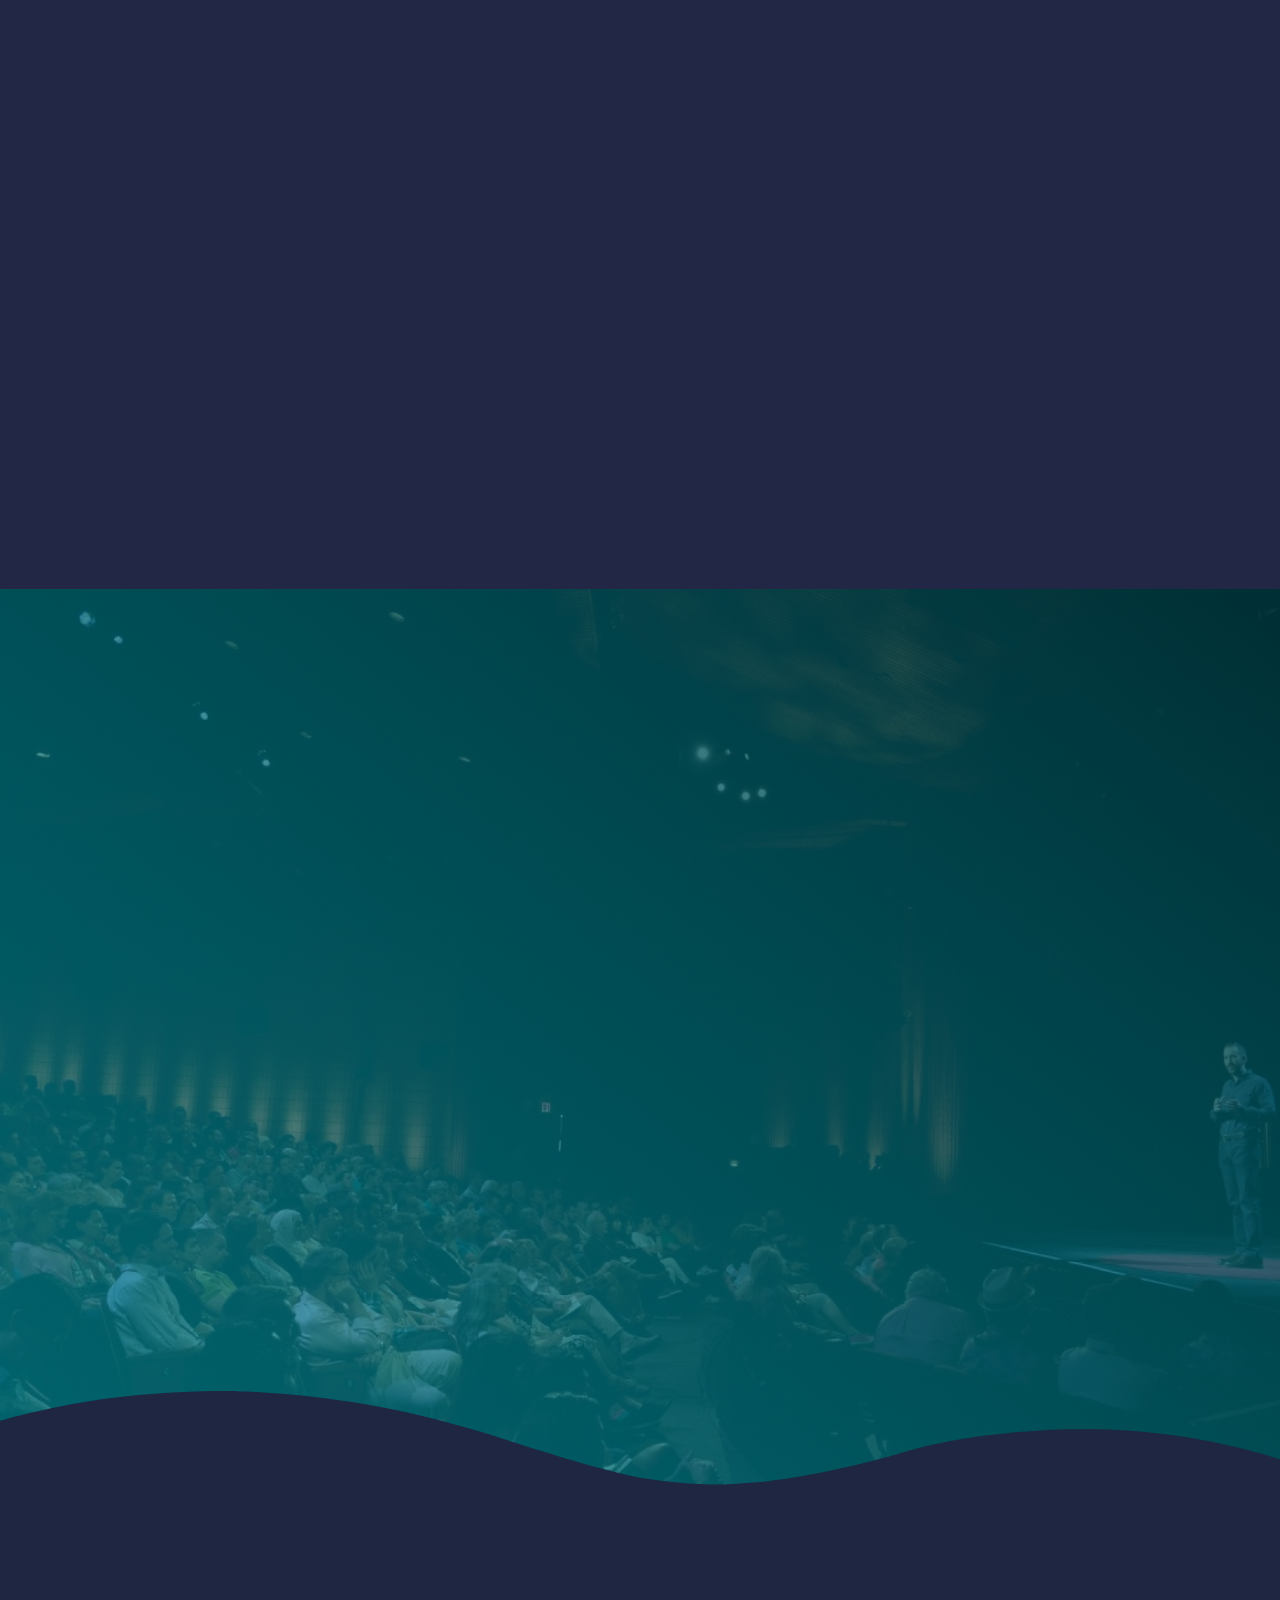
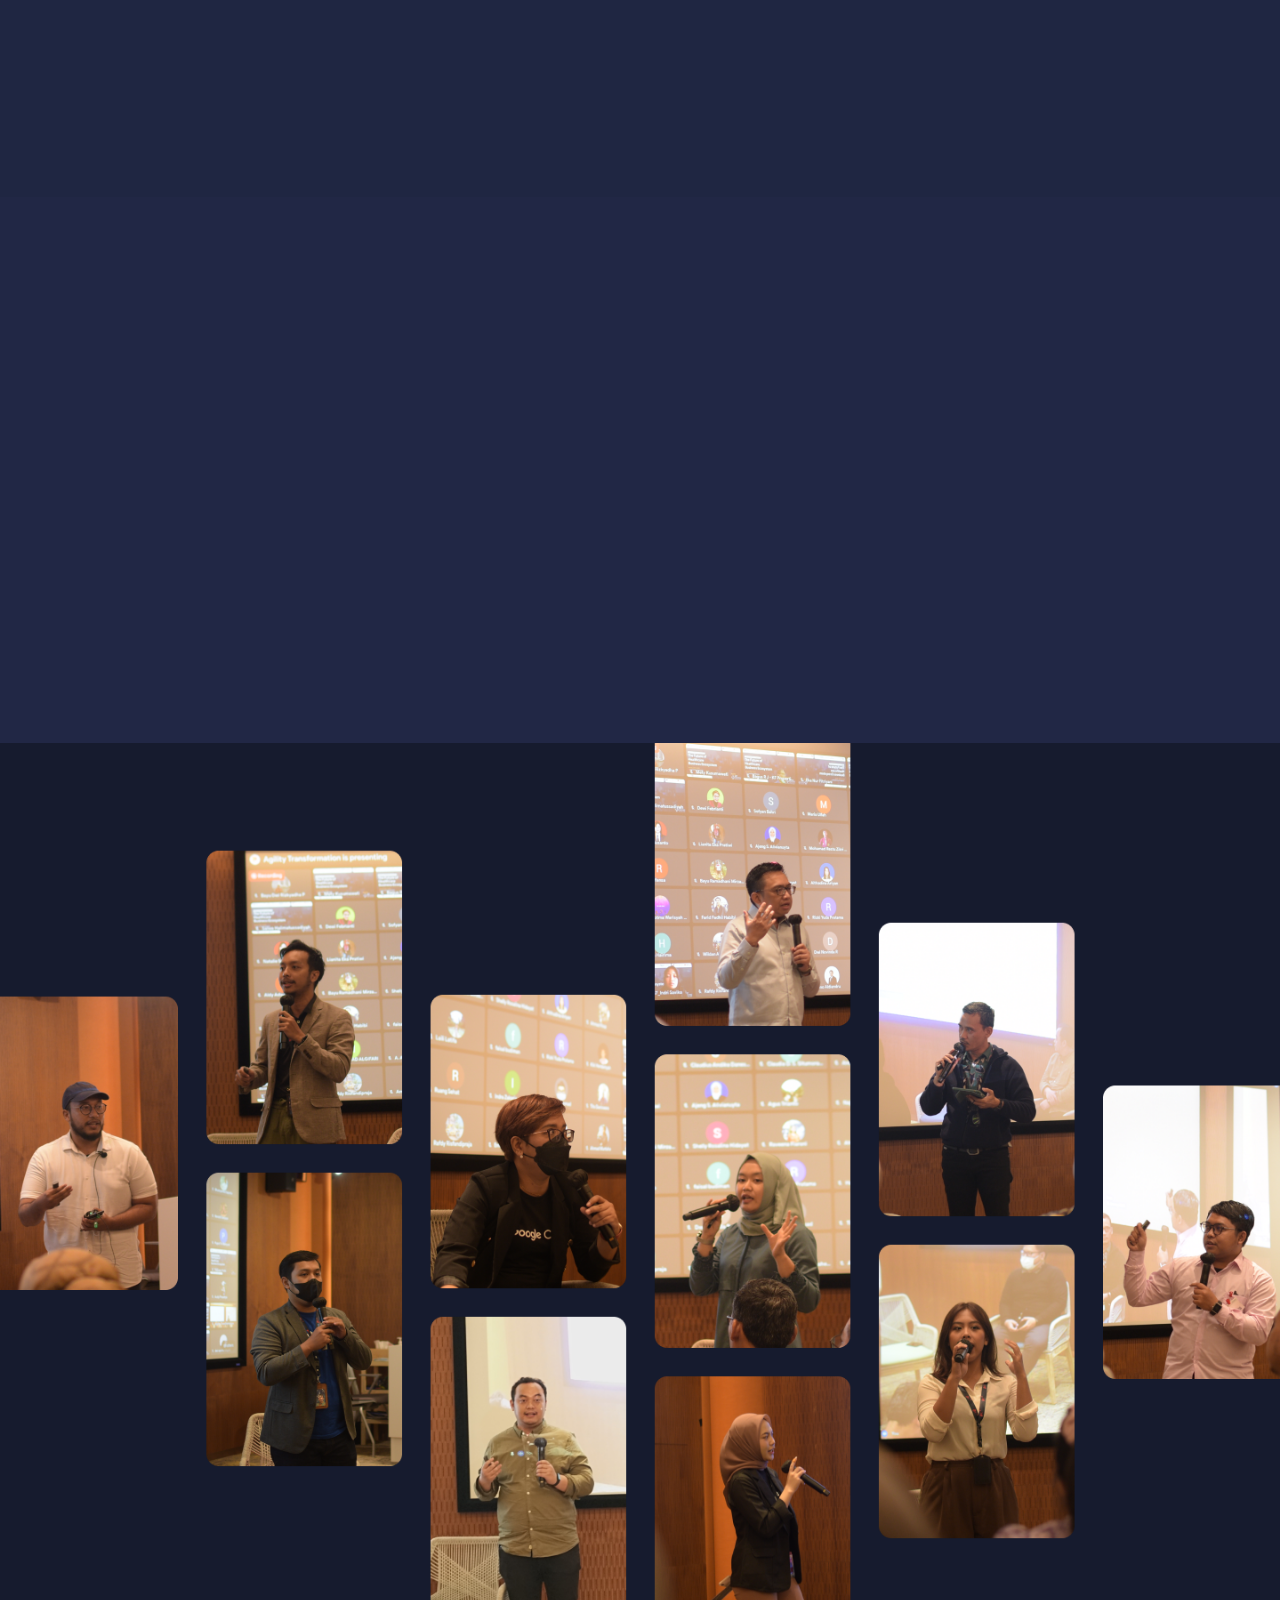
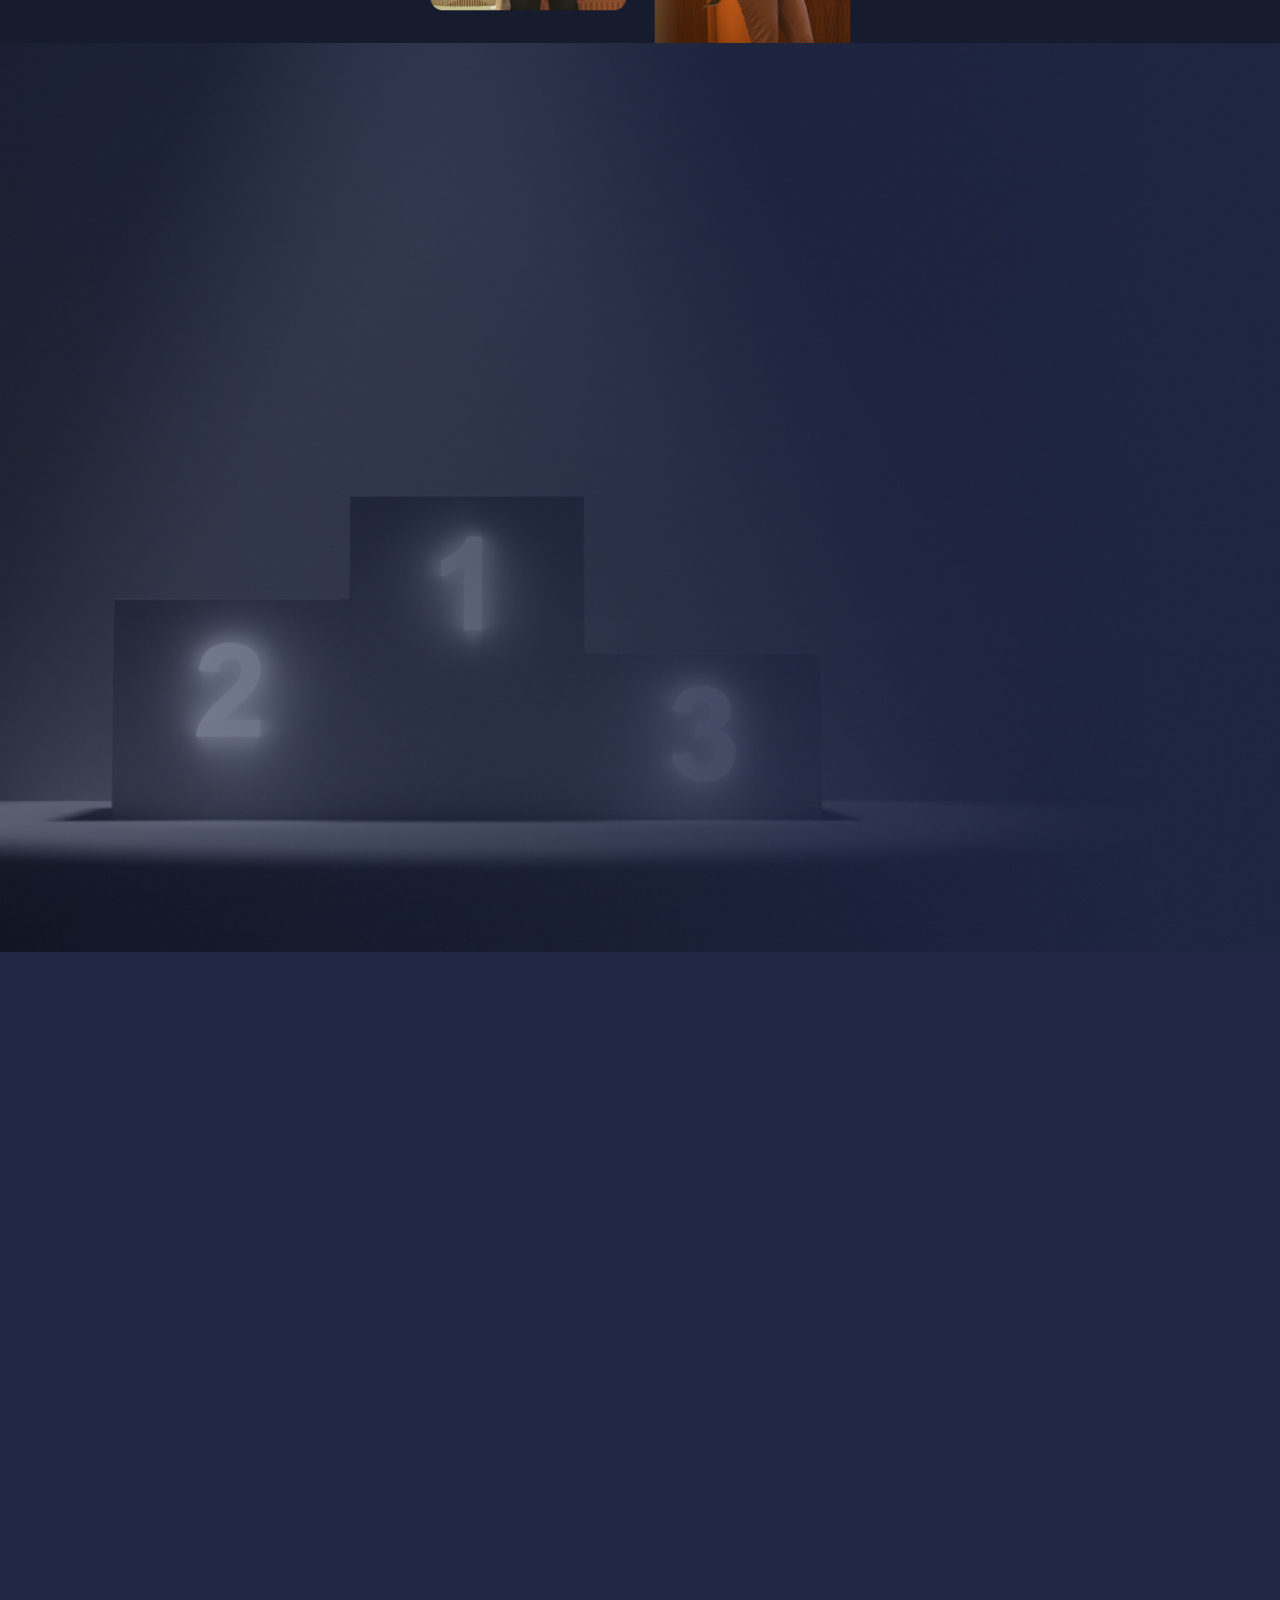
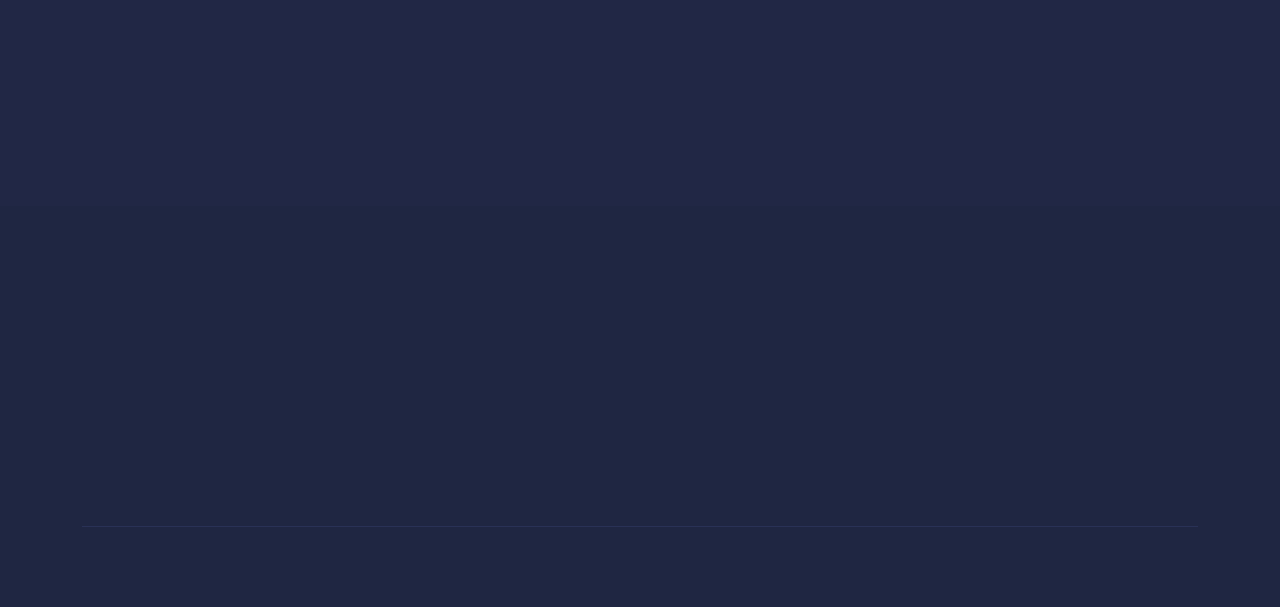
==== commit 71301f26: "fix date" ====
--- a/index.html
+++ b/index.html
@@ -265,7 +265,7 @@
 												</div>
 												
 												<div>
-													<h4 class="mb-1 fw-bold">Q3 2023</h4>
+													<h4 class="mb-1 fw-bold">August 24-27, 2023</h4>
 													<span class="fc-muted">Date</span>
 												</div>
 											</div>
@@ -450,7 +450,7 @@
 													
 													<div>
 														<h4 class="mb-1 fw-bold">Day 1-2 : Hackathon Intro</h4>
-														<span class="fc-muted">Thursday, February 16 – Friday, February 17, 2023</span>
+														<span class="fc-muted">Thursday, August 24 – Friday, August 25, 2023</span>
 													</div>
 												</a>
 											</li>
@@ -464,7 +464,7 @@
 													
 													<div>
 														<h4 class="mb-1 fw-bold">Day 3 : Pitching Day</h4>
-														<span class="fc-muted">Saturday, February 18, 2023</span>
+														<span class="fc-muted">Saturday, August 26, 2023</span>
 													</div>
 												</a>
 											</li>
@@ -478,7 +478,7 @@
 													
 													<div>
 														<h4 class="mb-1 fw-bold">Day 4 : Conference</h4>
-														<span class="fc-muted">Sunday, February 19, 2023</span>
+														<span class="fc-muted">Sunday, August 27, 2023</span>
 													</div>
 												</a>
 											</li>
@@ -635,7 +635,7 @@
 												
 												<div>
 													<h4 class="mb-1 fw-bold">Day 1-2 : Hackathon Intro</h4>
-													<span class="fc-muted">Thursday, February 16 – Friday, February 17, 2023</span>
+													<span class="fc-muted">Thursday, August 24 – Friday, August 25, 2023</span>
 												</div>
 											</a>
 										</div>
@@ -707,7 +707,7 @@
 												
 												<div>
 													<h4 class="mb-1 fw-bold">Day 3 : Pitching Day</h4>
-													<span class="fc-muted">Saturday, February 18, 2023</span>
+													<span class="fc-muted">Saturday, August 26, 2023</span>
 												</div>
 											</a>
 										</div>
@@ -757,7 +757,7 @@
 												
 												<div>
 													<h4 class="mb-1 fw-bold">Day 4 : Conference</h4>
-													<span class="fc-muted">Sunday, February 19, 2023
+													<span class="fc-muted">Sunday, August 27, 2023
 													</span>
 												</div>
 											</a>
